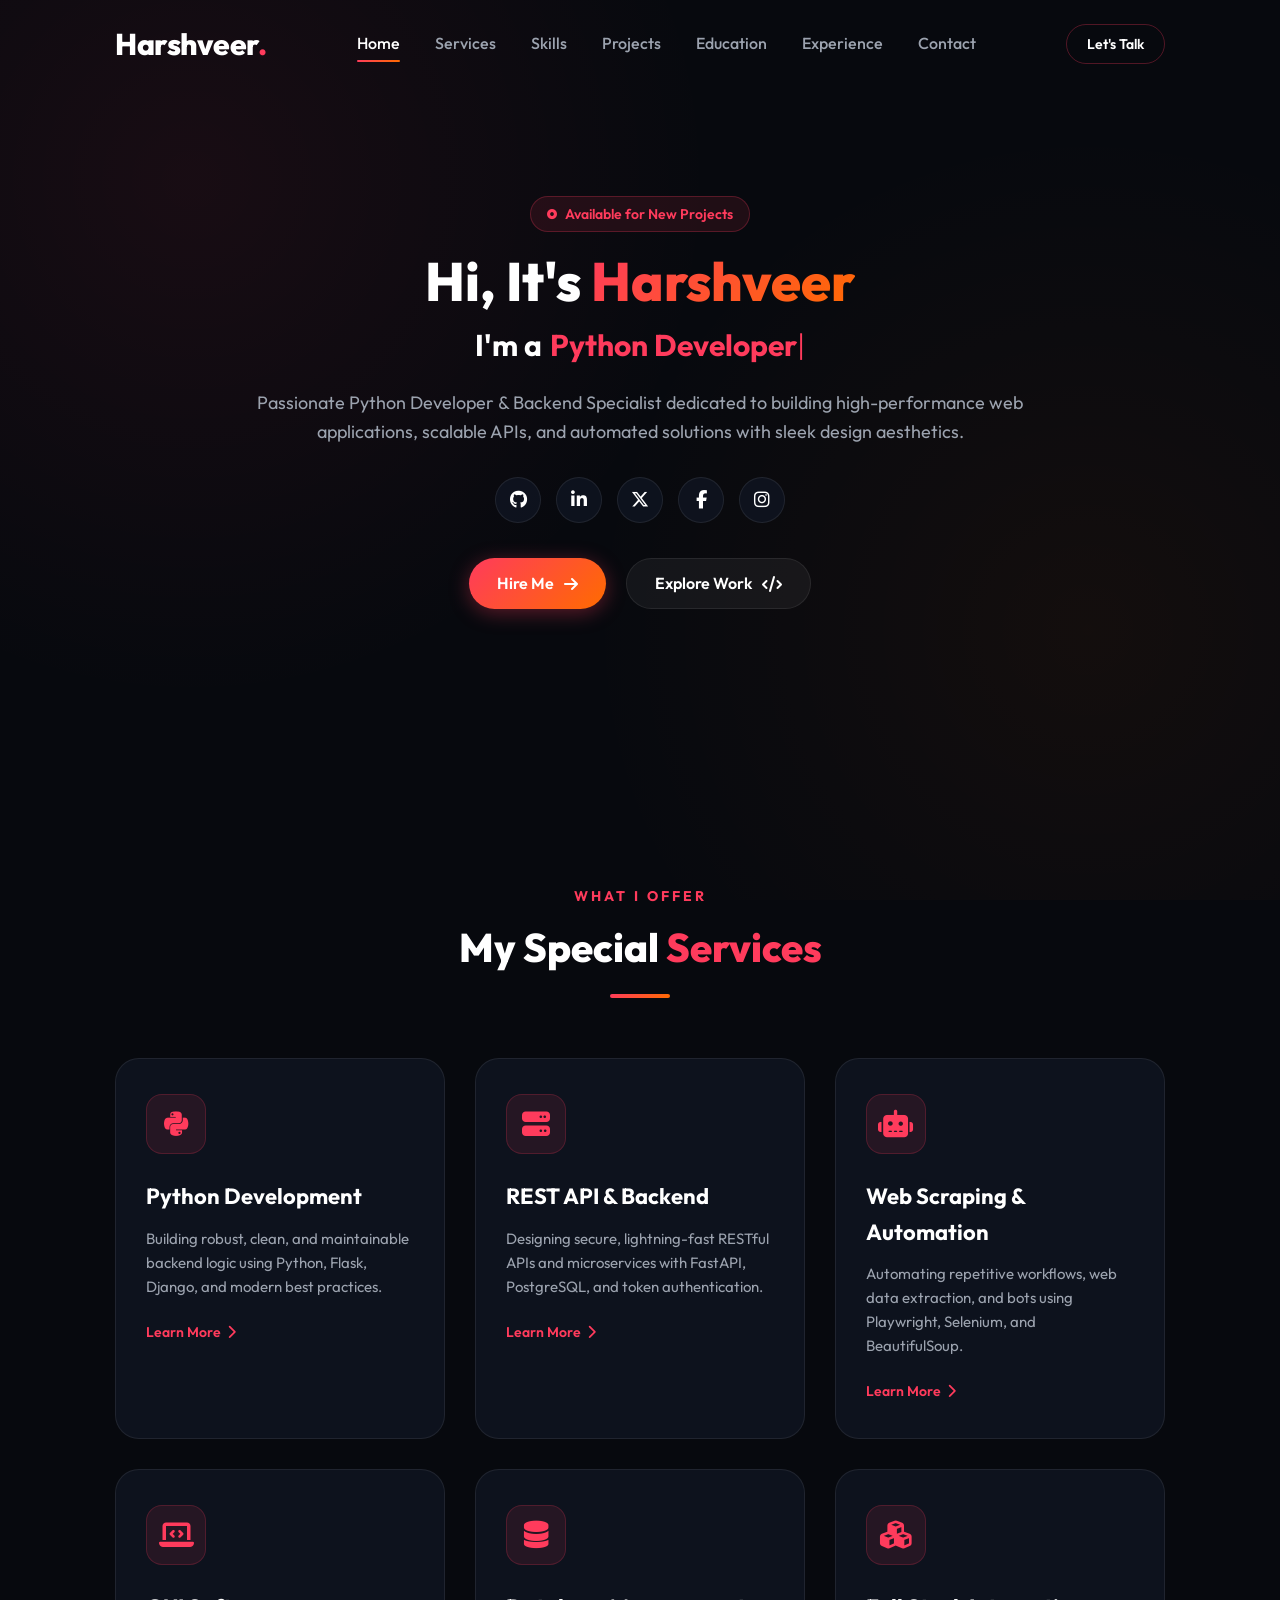
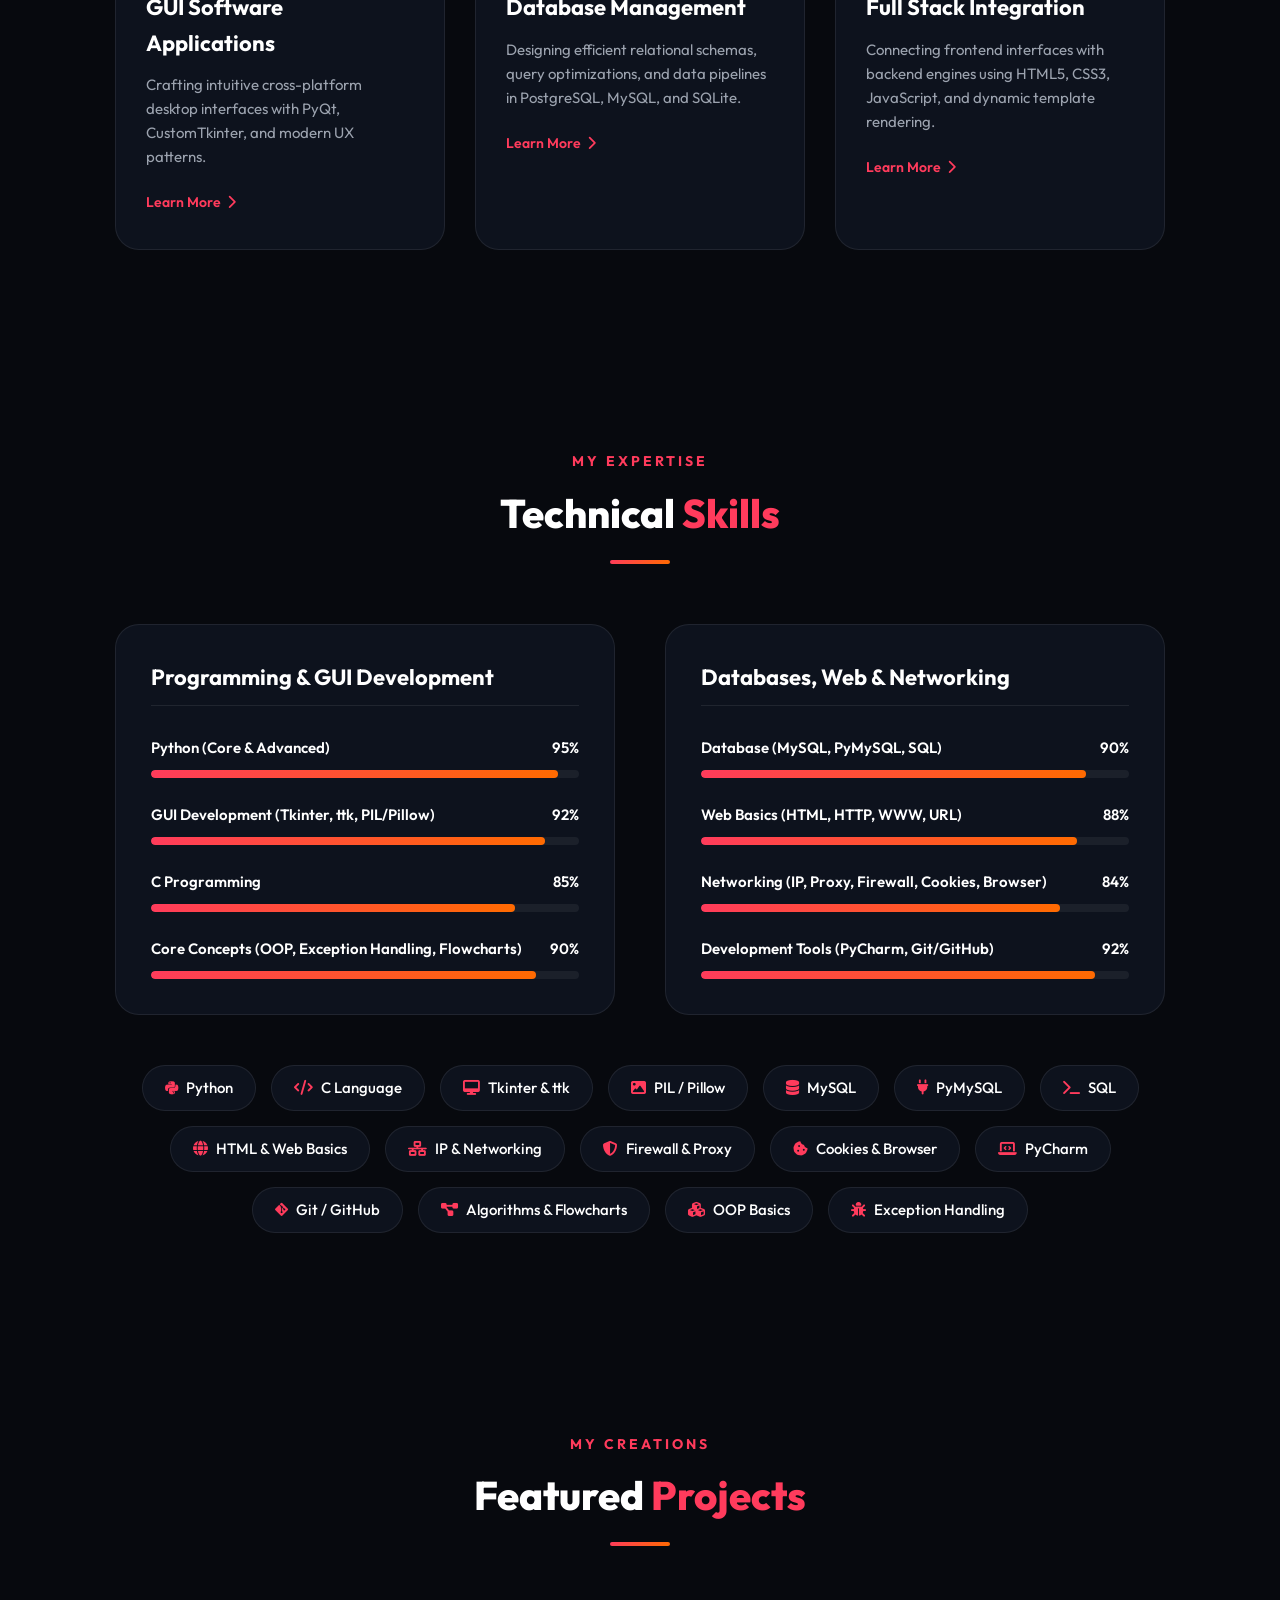
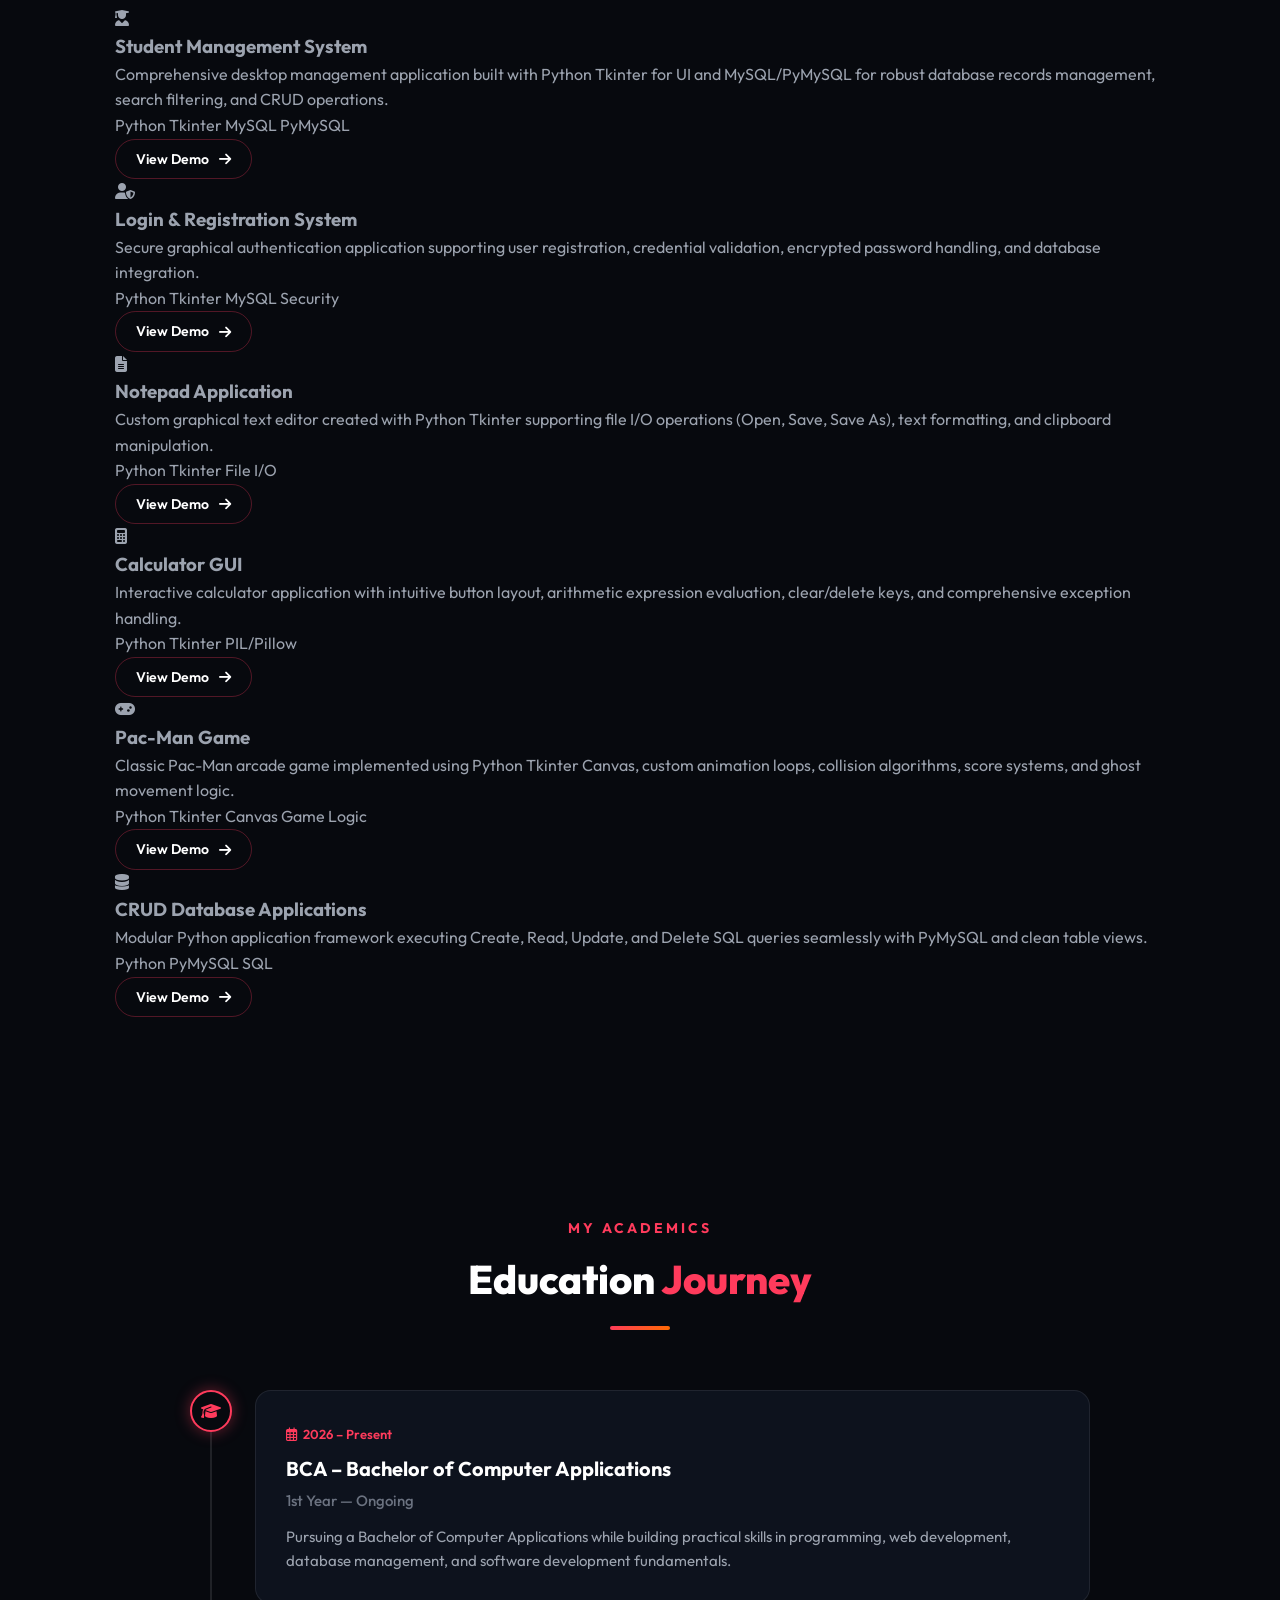
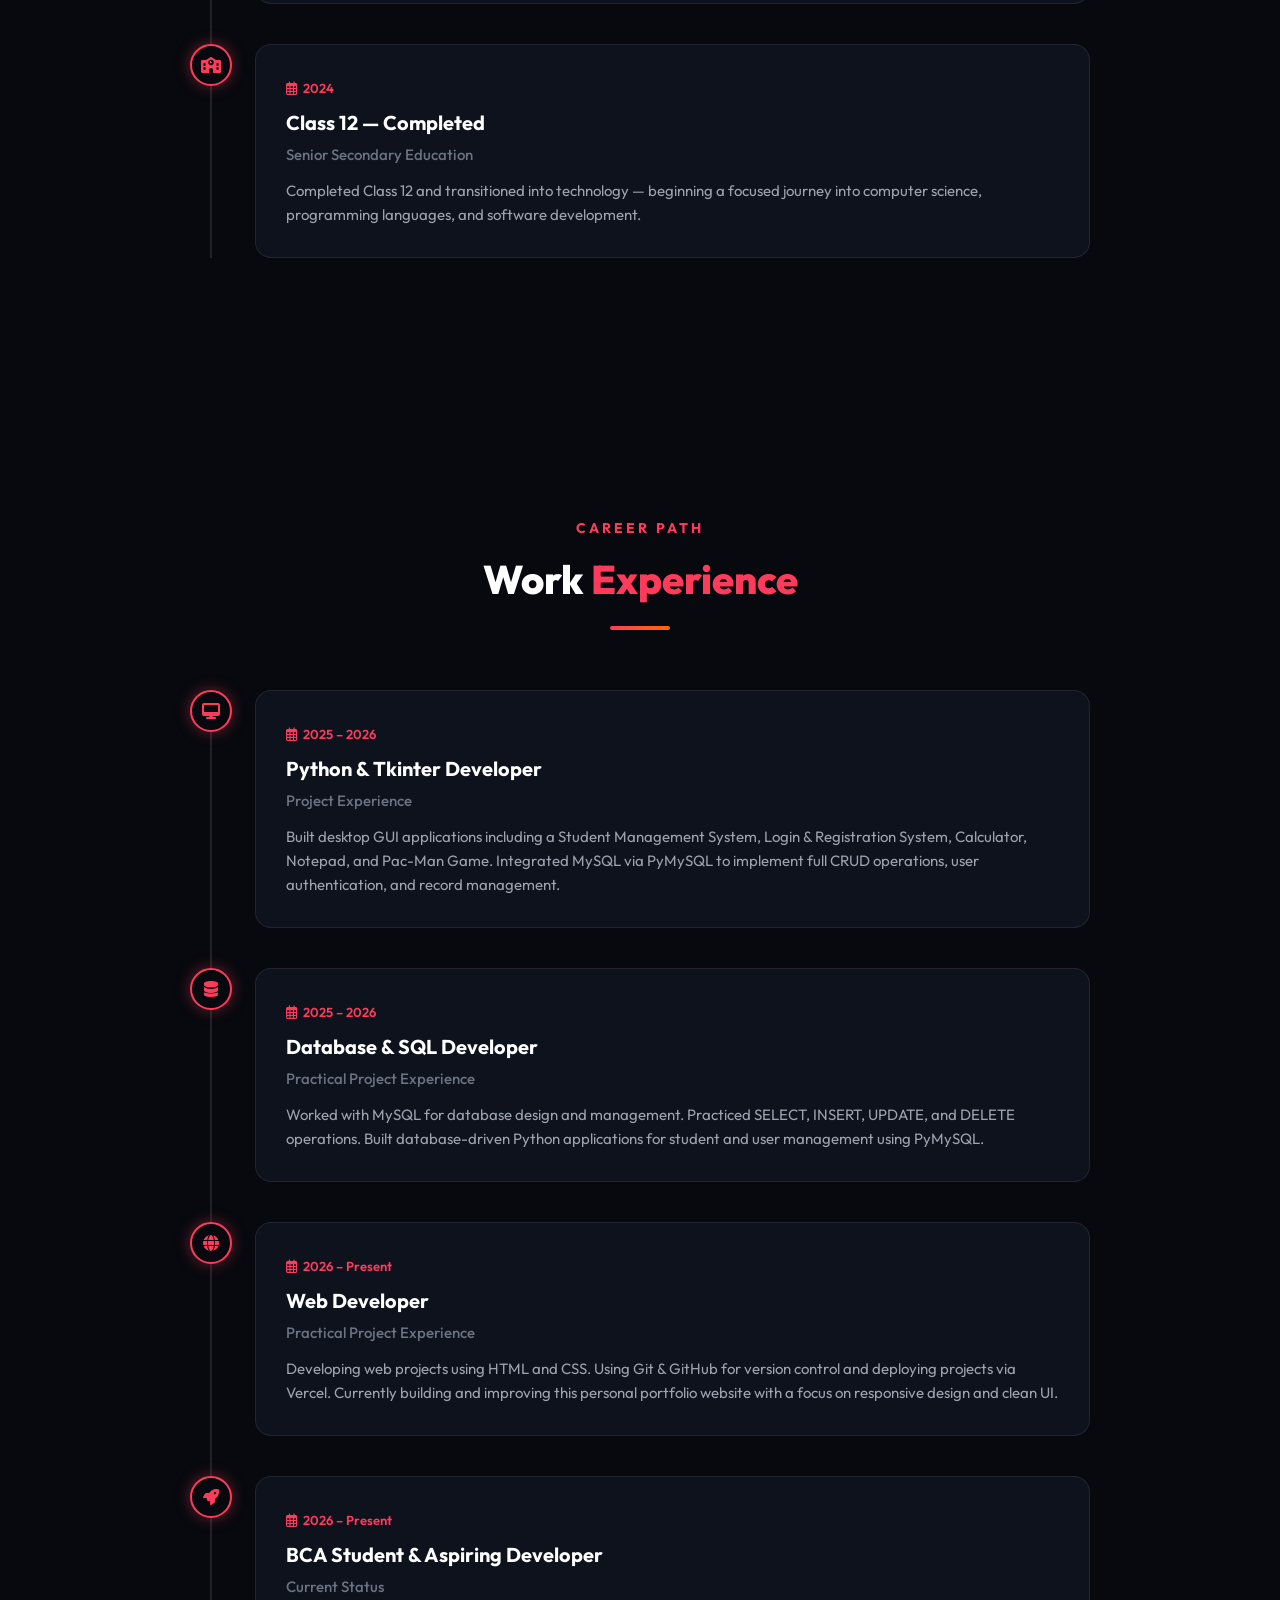
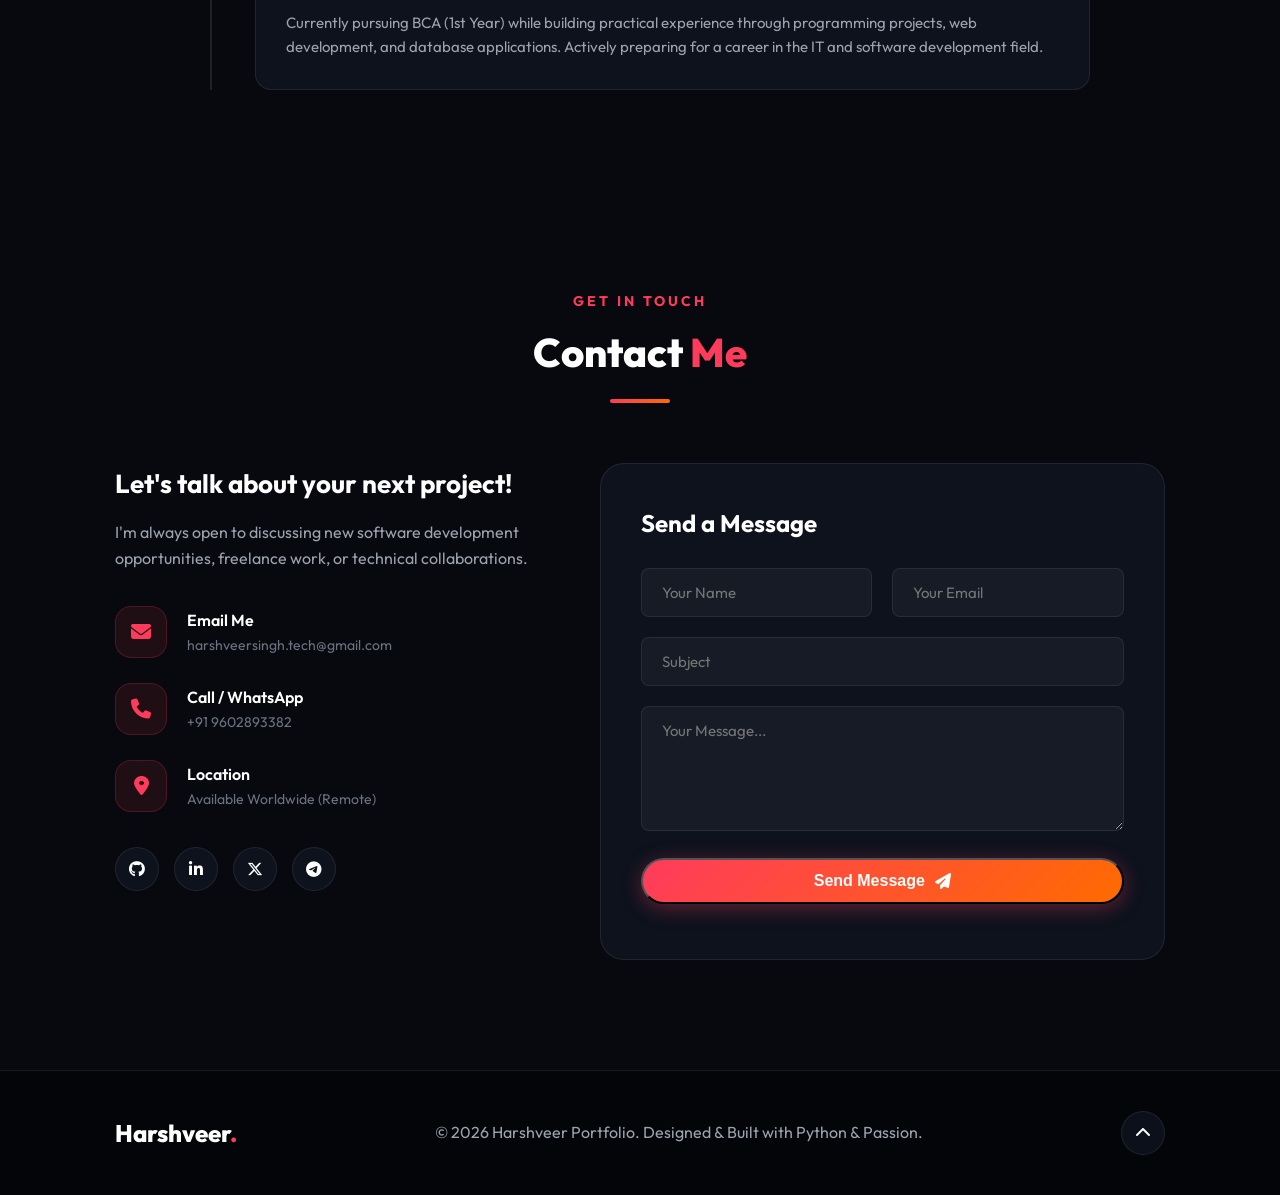
==== index.html @ 615c5e28 "rename file" ====
<!DOCTYPE html>
<html lang="en">

<head>
    <meta charset="UTF-8">
    <meta name="viewport" content="width=device-width, initial-scale=1.0">
    <title>Harshveer | Python Developer & Software Engineer</title>
    <!-- Google Fonts -->
    <link rel="preconnect" href="https://fonts.googleapis.com">
    <link rel="preconnect" href="https://fonts.gstatic.com" crossorigin>
    <link
        href="https://fonts.googleapis.com/css2?family=Outfit:wght@300;400;500;600;700;800&family=Poppins:wght@300;400;500;600;700&display=swap"
        rel="stylesheet">
    <!-- Font Awesome 6.5.1 CDN -->
    <link rel="stylesheet" href="https://cdnjs.cloudflare.com/ajax/libs/font-awesome/6.5.1/css/all.min.css">
    <!-- Custom Stylesheet -->
    <link rel="stylesheet" href="style.css">
</head>

<body>

    <!-- Cursor Trail -->
    <div class="cursor-dot" id="cursorDot"></div>
    <div class="cursor-ring" id="cursorRing"></div>

    <!-- Header Navigation -->
    <header id="header">
        <a href="#home" class="logo">Harshveer<span>.</span></a>

        <nav class="navbar" id="navbar">
            <a href="#home" class="nav-link active">Home</a>
            <a href="#services" class="nav-link">Services</a>
            <a href="#skills" class="nav-link">Skills</a>
            <a href="#projects" class="nav-link">Projects</a>
            <a href="#education" class="nav-link">Education</a>
            <a href="#experience" class="nav-link">Experience</a>
            <a href="#contact" class="nav-link">Contact</a>
        </nav>

        <div class="header-btns">
            <a href="#contact" class="btn btn-sm">Let's Talk</a>
            <div class="menu-btn" id="menu-btn">
                <i class="fas fa-bars"></i>
            </div>
        </div>
    </header>

    <!-- Hero Section -->
    <section class="home" id="home">
        <div class="home-content reveal">
            <div class="greeting-badge">
                <i class="fas fa-circle-dot"></i> Available for New Projects
            </div>
            <h1>Hi, It's <span>Harshveer</span></h1>
            <h3 class="role-heading">I'm a <span class="typing-text"></span><span class="typing-cursor">|</span></h3>
            <p class="description">
                Passionate Python Developer & Backend Specialist dedicated to building high-performance web
                applications, scalable APIs, and automated solutions with sleek design aesthetics.
            </p>

            <div class="social-icons">
                <a href="#" aria-label="Github"><i class="fab fa-github"></i></a>
                <a href="#" aria-label="LinkedIn"><i class="fab fa-linkedin-in"></i></a>
                <a href="#" aria-label="X (Twitter)"><i class="fab fa-x-twitter"></i></a>
                <a href="#" aria-label="Facebook"><i class="fab fa-facebook-f"></i></a>
                <a href="#" aria-label="Instagram"><i class="fab fa-instagram"></i></a>
            </div>

            <div class="cta-group">
                <a href="#contact" class="btn btn-primary">
                    <span>Hire Me</span>
                    <i class="fas fa-arrow-right"></i>
                </a>
                <a href="#services" class="btn btn-secondary">
                    <span>Explore Work</span>
                    <i class="fas fa-code"></i>
                </a>
            </div>
        </div>


    </section>

    <!-- Services Section -->
    <section class="services" id="services">
        <div class="section-header reveal">
            <span class="sub-title">WHAT I OFFER</span>
            <h2>My Special <span>Services</span></h2>
            <div class="title-underline"></div>
        </div>

        <div class="services-container">
            <div class="service-card reveal">
                <div class="icon-box">
                    <i class="fab fa-python"></i>
                </div>
                <h3>Python Development</h3>
                <p>Building robust, clean, and maintainable backend logic using Python, Flask, Django, and modern best
                    practices.</p>
                <a href="#contact" class="card-link">Learn More <i class="fas fa-chevron-right"></i></a>
            </div>

            <div class="service-card reveal">
                <div class="icon-box">
                    <i class="fas fa-server"></i>
                </div>
                <h3>REST API & Backend</h3>
                <p>Designing secure, lightning-fast RESTful APIs and microservices with FastAPI, PostgreSQL, and token
                    authentication.</p>
                <a href="#contact" class="card-link">Learn More <i class="fas fa-chevron-right"></i></a>
            </div>

            <div class="service-card reveal">
                <div class="icon-box">
                    <i class="fas fa-robot"></i>
                </div>
                <h3>Web Scraping & Automation</h3>
                <p>Automating repetitive workflows, web data extraction, and bots using Playwright, Selenium, and
                    BeautifulSoup.</p>
                <a href="#contact" class="card-link">Learn More <i class="fas fa-chevron-right"></i></a>
            </div>

            <div class="service-card reveal">
                <div class="icon-box">
                    <i class="fas fa-laptop-code"></i>
                </div>
                <h3>GUI Software Applications</h3>
                <p>Crafting intuitive cross-platform desktop interfaces with PyQt, CustomTkinter, and modern UX
                    patterns.</p>
                <a href="#contact" class="card-link">Learn More <i class="fas fa-chevron-right"></i></a>
            </div>

            <div class="service-card reveal">
                <div class="icon-box">
                    <i class="fas fa-database"></i>
                </div>
                <h3>Database Management</h3>
                <p>Designing efficient relational schemas, query optimizations, and data pipelines in PostgreSQL, MySQL,
                    and SQLite.</p>
                <a href="#contact" class="card-link">Learn More <i class="fas fa-chevron-right"></i></a>
            </div>

            <div class="service-card reveal">
                <div class="icon-box">
                    <i class="fas fa-cubes"></i>
                </div>
                <h3>Full Stack Integration</h3>
                <p>Connecting frontend interfaces with backend engines using HTML5, CSS3, JavaScript, and dynamic
                    template rendering.</p>
                <a href="#contact" class="card-link">Learn More <i class="fas fa-chevron-right"></i></a>
            </div>
        </div>
    </section>

    <!-- Skills Section -->
    <section class="skills" id="skills">
        <div class="section-header reveal">
            <span class="sub-title">MY EXPERTISE</span>
            <h2>Technical <span>Skills</span></h2>
            <div class="title-underline"></div>
        </div>

        <div class="skills-wrapper">
            <div class="skills-column reveal">
                <h3>Programming & GUI Development</h3>

                <div class="skill-box">
                    <div class="skill-info">
                        <span>Python (Core & Advanced)</span>
                        <span>95%</span>
                    </div>
                    <div class="skill-bar">
                        <div class="bar-fill" style="width: 95%;"></div>
                    </div>
                </div>

                <div class="skill-box">
                    <div class="skill-info">
                        <span>GUI Development (Tkinter, ttk, PIL/Pillow)</span>
                        <span>92%</span>
                    </div>
                    <div class="skill-bar">
                        <div class="bar-fill" style="width: 92%;"></div>
                    </div>
                </div>

                <div class="skill-box">
                    <div class="skill-info">
                        <span>C Programming</span>
                        <span>85%</span>
                    </div>
                    <div class="skill-bar">
                        <div class="bar-fill" style="width: 85%;"></div>
                    </div>
                </div>

                <div class="skill-box">
                    <div class="skill-info">
                        <span>Core Concepts (OOP, Exception Handling, Flowcharts)</span>
                        <span>90%</span>
                    </div>
                    <div class="skill-bar">
                        <div class="bar-fill" style="width: 90%;"></div>
                    </div>
                </div>
            </div>

            <div class="skills-column reveal">
                <h3>Databases, Web & Networking</h3>

                <div class="skill-box">
                    <div class="skill-info">
                        <span>Database (MySQL, PyMySQL, SQL)</span>
                        <span>90%</span>
                    </div>
                    <div class="skill-bar">
                        <div class="bar-fill" style="width: 90%;"></div>
                    </div>
                </div>

                <div class="skill-box">
                    <div class="skill-info">
                        <span>Web Basics (HTML, HTTP, WWW, URL)</span>
                        <span>88%</span>
                    </div>
                    <div class="skill-bar">
                        <div class="bar-fill" style="width: 88%;"></div>
                    </div>
                </div>

                <div class="skill-box">
                    <div class="skill-info">
                        <span>Networking (IP, Proxy, Firewall, Cookies, Browser)</span>
                        <span>84%</span>
                    </div>
                    <div class="skill-bar">
                        <div class="bar-fill" style="width: 84%;"></div>
                    </div>
                </div>

                <div class="skill-box">
                    <div class="skill-info">
                        <span>Development Tools (PyCharm, Git/GitHub)</span>
                        <span>92%</span>
                    </div>
                    <div class="skill-bar">
                        <div class="bar-fill" style="width: 92%;"></div>
                    </div>
                </div>
            </div>
        </div>

        <div class="tech-pills reveal">
            <span class="pill"><i class="fab fa-python"></i> Python</span>
            <span class="pill"><i class="fas fa-code"></i> C Language</span>
            <span class="pill"><i class="fas fa-desktop"></i> Tkinter & ttk</span>
            <span class="pill"><i class="fas fa-image"></i> PIL / Pillow</span>
            <span class="pill"><i class="fas fa-database"></i> MySQL</span>
            <span class="pill"><i class="fas fa-plug"></i> PyMySQL</span>
            <span class="pill"><i class="fas fa-terminal"></i> SQL</span>
            <span class="pill"><i class="fas fa-globe"></i> HTML & Web Basics</span>
            <span class="pill"><i class="fas fa-network-wired"></i> IP & Networking</span>
            <span class="pill"><i class="fas fa-shield-halved"></i> Firewall & Proxy</span>
            <span class="pill"><i class="fas fa-cookie-bite"></i> Cookies & Browser</span>
            <span class="pill"><i class="fas fa-laptop-code"></i> PyCharm</span>
            <span class="pill"><i class="fab fa-git-alt"></i> Git / GitHub</span>
            <span class="pill"><i class="fas fa-project-diagram"></i> Algorithms & Flowcharts</span>
            <span class="pill"><i class="fas fa-cubes"></i> OOP Basics</span>
            <span class="pill"><i class="fas fa-bug"></i> Exception Handling</span>
        </div>
    </section>

    <!-- Projects Section -->
    <section class="projects" id="projects">
        <div class="section-header reveal">
            <span class="sub-title">MY CREATIONS</span>
            <h2>Featured <span>Projects</span></h2>
            <div class="title-underline"></div>
        </div>

        <div class="projects-container">
            <div class="project-card reveal">
                <div class="project-icon">
                    <i class="fas fa-user-graduate"></i>
                </div>
                <h3>Student Management System</h3>
                <p>Comprehensive desktop management application built with Python Tkinter for UI and MySQL/PyMySQL for
                    robust database records management, search filtering, and CRUD operations.</p>
                <div class="project-tags">
                    <span>Python</span>
                    <span>Tkinter</span>
                    <span>MySQL</span>
                    <span>PyMySQL</span>
                </div>
                <div class="project-links">
                    <a href="#contact" class="btn btn-sm">View Demo <i class="fas fa-arrow-right"></i></a>
                </div>
            </div>

            <div class="project-card reveal">
                <div class="project-icon">
                    <i class="fas fa-user-shield"></i>
                </div>
                <h3>Login & Registration System</h3>
                <p>Secure graphical authentication application supporting user registration, credential validation,
                    encrypted password handling, and database integration.</p>
                <div class="project-tags">
                    <span>Python</span>
                    <span>Tkinter</span>
                    <span>MySQL</span>
                    <span>Security</span>
                </div>
                <div class="project-links">
                    <a href="#contact" class="btn btn-sm">View Demo <i class="fas fa-arrow-right"></i></a>
                </div>
            </div>

            <div class="project-card reveal">
                <div class="project-icon">
                    <i class="fas fa-file-lines"></i>
                </div>
                <h3>Notepad Application</h3>
                <p>Custom graphical text editor created with Python Tkinter supporting file I/O operations (Open, Save,
                    Save As), text formatting, and clipboard manipulation.</p>
                <div class="project-tags">
                    <span>Python</span>
                    <span>Tkinter</span>
                    <span>File I/O</span>
                </div>
                <div class="project-links">
                    <a href="#contact" class="btn btn-sm">View Demo <i class="fas fa-arrow-right"></i></a>
                </div>
            </div>

            <div class="project-card reveal">
                <div class="project-icon">
                    <i class="fas fa-calculator"></i>
                </div>
                <h3>Calculator GUI</h3>
                <p>Interactive calculator application with intuitive button layout, arithmetic expression evaluation,
                    clear/delete keys, and comprehensive exception handling.</p>
                <div class="project-tags">
                    <span>Python</span>
                    <span>Tkinter</span>
                    <span>PIL/Pillow</span>
                </div>
                <div class="project-links">
                    <a href="#contact" class="btn btn-sm">View Demo <i class="fas fa-arrow-right"></i></a>
                </div>
            </div>

            <div class="project-card reveal">
                <div class="project-icon">
                    <i class="fas fa-gamepad"></i>
                </div>
                <h3>Pac-Man Game</h3>
                <p>Classic Pac-Man arcade game implemented using Python Tkinter Canvas, custom animation loops,
                    collision algorithms, score systems, and ghost movement logic.</p>
                <div class="project-tags">
                    <span>Python</span>
                    <span>Tkinter Canvas</span>
                    <span>Game Logic</span>
                </div>
                <div class="project-links">
                    <a href="#contact" class="btn btn-sm">View Demo <i class="fas fa-arrow-right"></i></a>
                </div>
            </div>

            <div class="project-card reveal">
                <div class="project-icon">
                    <i class="fas fa-database"></i>
                </div>
                <h3>CRUD Database Applications</h3>
                <p>Modular Python application framework executing Create, Read, Update, and Delete SQL queries
                    seamlessly with PyMySQL and clean table views.</p>
                <div class="project-tags">
                    <span>Python</span>
                    <span>PyMySQL</span>
                    <span>SQL</span>
                </div>
                <div class="project-links">
                    <a href="#contact" class="btn btn-sm">View Demo <i class="fas fa-arrow-right"></i></a>
                </div>
            </div>
        </div>
    </section>

    <!-- Education Section -->
    <section class="education" id="education">
        <div class="section-header reveal">
            <span class="sub-title">MY ACADEMICS</span>
            <h2>Education <span>Journey</span></h2>
            <div class="title-underline"></div>
        </div>

        <div class="timeline">
            <div class="timeline-item reveal">
                <div class="timeline-dot"><i class="fas fa-graduation-cap"></i></div>
                <div class="timeline-content">
                    <span class="timeline-date"><i class="far fa-calendar-alt"></i> 2026 – Present</span>
                    <h3>BCA – Bachelor of Computer Applications</h3>
                    <h4>1st Year — Ongoing</h4>
                    <p>Pursuing a Bachelor of Computer Applications while building practical skills in programming,
                        web development, database management, and software development fundamentals.</p>
                </div>
            </div>

            <div class="timeline-item reveal">
                <div class="timeline-dot"><i class="fas fa-school"></i></div>
                <div class="timeline-content">
                    <span class="timeline-date"><i class="far fa-calendar-alt"></i> 2024</span>
                    <h3>Class 12 — Completed</h3>
                    <h4>Senior Secondary Education</h4>
                    <p>Completed Class 12 and transitioned into technology — beginning a focused journey into
                        computer science, programming languages, and software development.</p>
                </div>
            </div>
        </div>
    </section>

    <!-- Experience Section -->
    <section class="experience" id="experience">
        <div class="section-header reveal">
            <span class="sub-title">CAREER PATH</span>
            <h2>Work <span>Experience</span></h2>
            <div class="title-underline"></div>
        </div>

        <div class="timeline">
            <div class="timeline-item reveal">
                <div class="timeline-dot"><i class="fas fa-desktop"></i></div>
                <div class="timeline-content">
                    <span class="timeline-date"><i class="far fa-calendar-alt"></i> 2025 – 2026</span>
                    <h3>Python & Tkinter Developer</h3>
                    <h4>Project Experience</h4>
                    <p>Built desktop GUI applications including a Student Management System, Login & Registration System,
                        Calculator, Notepad, and Pac-Man Game. Integrated MySQL via PyMySQL to implement full CRUD operations,
                        user authentication, and record management.</p>
                </div>
            </div>

            <div class="timeline-item reveal">
                <div class="timeline-dot"><i class="fas fa-database"></i></div>
                <div class="timeline-content">
                    <span class="timeline-date"><i class="far fa-calendar-alt"></i> 2025 – 2026</span>
                    <h3>Database & SQL Developer</h3>
                    <h4>Practical Project Experience</h4>
                    <p>Worked with MySQL for database design and management. Practiced SELECT, INSERT, UPDATE, and DELETE
                        operations. Built database-driven Python applications for student and user management using PyMySQL.</p>
                </div>
            </div>

            <div class="timeline-item reveal">
                <div class="timeline-dot"><i class="fas fa-globe"></i></div>
                <div class="timeline-content">
                    <span class="timeline-date"><i class="far fa-calendar-alt"></i> 2026 – Present</span>
                    <h3>Web Developer</h3>
                    <h4>Practical Project Experience</h4>
                    <p>Developing web projects using HTML and CSS. Using Git & GitHub for version control and deploying
                        projects via Vercel. Currently building and improving this personal portfolio website with
                        a focus on responsive design and clean UI.</p>
                </div>
            </div>

            <div class="timeline-item reveal">
                <div class="timeline-dot"><i class="fas fa-rocket"></i></div>
                <div class="timeline-content">
                    <span class="timeline-date"><i class="far fa-calendar-alt"></i> 2026 – Present</span>
                    <h3>BCA Student & Aspiring Developer</h3>
                    <h4>Current Status</h4>
                    <p>Currently pursuing BCA (1st Year) while building practical experience through programming
                        projects, web development, and database applications. Actively preparing for a career in
                        the IT and software development field.</p>
                </div>
            </div>
        </div>
    </section>

    <!-- Contact Section -->
    <section class="contact" id="contact">
        <div class="section-header reveal">
            <span class="sub-title">GET IN TOUCH</span>
            <h2>Contact <span>Me</span></h2>
            <div class="title-underline"></div>
        </div>

        <div class="contact-wrapper">
            <div class="contact-info reveal">
                <h3>Let's talk about your next project!</h3>
                <p>I'm always open to discussing new software development opportunities, freelance work, or technical
                    collaborations.</p>

                <div class="info-card">
                    <div class="info-icon"><i class="fas fa-envelope"></i></div>
                    <div>
                        <h4>Email Me</h4>
                        <p><a href="mailto:harshveersingh.tech@gmail.com"
                                style="color: inherit;">harshveersingh.tech@gmail.com</a></p>
                    </div>
                </div>

                <div class="info-card">
                    <div class="info-icon"><i class="fas fa-phone"></i></div>
                    <div>
                        <h4>Call / WhatsApp</h4>
                        <p><a href="tel:+919602893382" style="color: inherit;">+91 9602893382</a></p>
                    </div>
                </div>

                <div class="info-card">
                    <div class="info-icon"><i class="fas fa-location-dot"></i></div>
                    <div>
                        <h4>Location</h4>
                        <p>Available Worldwide (Remote)</p>
                    </div>
                </div>

                <div class="contact-socials">
                    <a href="#" aria-label="Github"><i class="fab fa-github"></i></a>
                    <a href="#" aria-label="LinkedIn"><i class="fab fa-linkedin-in"></i></a>
                    <a href="#" aria-label="Twitter"><i class="fab fa-x-twitter"></i></a>
                    <a href="#" aria-label="Telegram"><i class="fab fa-telegram"></i></a>
                </div>
            </div>

            <form class="contact-form reveal" id="contactForm">
                <h3>Send a Message</h3>
                <div class="input-group">
                    <div class="input-box">
                        <input type="text" id="name" required placeholder="Your Name">
                    </div>
                    <div class="input-box">
                        <input type="email" id="email" required placeholder="Your Email">
                    </div>
                </div>
                <div class="input-box">
                    <input type="text" id="subject" required placeholder="Subject">
                </div>
                <div class="input-box">
                    <textarea id="message" rows="5" required placeholder="Your Message..."></textarea>
                </div>
                <button type="submit" class="btn btn-primary btn-block">
                    <span>Send Message</span>
                    <i class="fas fa-paper-plane"></i>
                </button>
                <div class="form-status" id="formStatus"></div>
            </form>
        </div>
    </section>

    <!-- Footer -->
    <footer>
        <div class="footer-content">
            <a href="#home" class="footer-logo">Harshveer<span>.</span></a>
            <p>&copy; 2026 Harshveer Portfolio. Designed & Built with Python & Passion.</p>
            <div class="footer-socials">
                <a href="#home" class="scroll-top" title="Back to Top"><i class="fas fa-chevron-up"></i></a>
            </div>
        </div>
    </footer>

    <!-- Custom Script -->
    <script src="script.js"></script>
</body>

</html>
---- style.css ----
/* ==========================================================================
   Harshveer Portfolio - Modern Professional Dark Theme CSS
   ========================================================================== */

/* --------------------------------------------------------------------------
   1. Design System & CSS Variables
   -------------------------------------------------------------------------- */
:root {
    --bg-dark: #07090e;
    --bg-card: rgba(17, 24, 39, 0.65);
    --bg-card-hover: rgba(31, 41, 55, 0.85);
    --bg-header: rgba(7, 9, 14, 0.85);

    --accent: #ff3b5c;
    --accent-glow: rgba(255, 59, 92, 0.4);
    --accent-gradient: linear-gradient(135deg, #ff3b5c 0%, #ff6b00 100%);

    --text-heading: #ffffff;
    --text-body: #9ca3af;
    --text-muted: #6b7280;

    --border-color: rgba(255, 255, 255, 0.08);
    --border-accent: rgba(255, 59, 92, 0.3);

    --font-primary: 'Outfit', 'Poppins', sans-serif;
    --transition-fast: 0.3s cubic-bezier(0.25, 0.8, 0.25, 1);
    --transition-smooth: 0.5s cubic-bezier(0.16, 1, 0.3, 1);

    --radius-sm: 8px;
    --radius-md: 16px;
    --radius-lg: 24px;
    --radius-full: 9999px;
}

/* --------------------------------------------------------------------------
   2. Reset & Base Styling
   -------------------------------------------------------------------------- */
* {
    margin: 0;
    padding: 0;
    box-sizing: border-box;
    outline: none;
    text-decoration: none;
    list-style: none;
}

html {
    font-size: 62.5%;
    /* 1rem = 10px */
    scroll-behavior: smooth;
    scroll-padding-top: 90px;
}

body {
    font-family: var(--font-primary);
    background-color: var(--bg-dark);
    color: var(--text-body);
    font-size: 1.6rem;
    line-height: 1.6;
    overflow-x: hidden;
    background-image:
        radial-gradient(circle at 15% 20%, rgba(255, 59, 92, 0.07) 0%, transparent 40%),
        radial-gradient(circle at 85% 70%, rgba(255, 107, 0, 0.05) 0%, transparent 40%);
    background-attachment: fixed;
}

/* Custom Scrollbar */
::-webkit-scrollbar {
    width: 10px;
}

::-webkit-scrollbar-track {
    background: var(--bg-dark);
}

::-webkit-scrollbar-thumb {
    background: #1f2937;
    border-radius: var(--radius-full);
    border: 2px solid var(--bg-dark);
}

::-webkit-scrollbar-thumb:hover {
    background: var(--accent);
}

/* --------------------------------------------------------------------------
   3. Header Navigation
   -------------------------------------------------------------------------- */
header {
    position: fixed;
    top: 0;
    left: 0;
    width: 100%;
    padding: 2rem 9%;
    display: flex;
    justify-content: space-between;
    align-items: center;
    z-index: 1000;
    transition: var(--transition-fast);
    background: transparent;
}

header.sticky {
    padding: 1.5rem 9%;
    background: var(--bg-header);
    backdrop-filter: blur(16px);
    border-bottom: 1px solid var(--border-color);
    box-shadow: 0 10px 30px rgba(0, 0, 0, 0.5);
}

.logo {
    font-size: 3rem;
    font-weight: 800;
    color: var(--text-heading);
    letter-spacing: -0.5px;
    transition: var(--transition-fast);
}

.logo span {
    color: var(--accent);
}

.navbar {
    display: flex;
    align-items: center;
    gap: 3.5rem;
}

.nav-link {
    font-size: 1.6rem;
    font-weight: 500;
    color: var(--text-body);
    position: relative;
    padding: 0.5rem 0;
    transition: var(--transition-fast);
}

.nav-link::after {
    content: '';
    position: absolute;
    bottom: 0;
    left: 0;
    width: 0;
    height: 2px;
    background: var(--accent-gradient);
    border-radius: 2px;
    transition: var(--transition-fast);
}

.nav-link:hover,
.nav-link.active {
    color: var(--text-heading);
}

.nav-link:hover::after,
.nav-link.active::after {
    width: 100%;
}

.header-btns {
    display: flex;
    align-items: center;
    gap: 1.5rem;
}

.menu-btn {
    display: none;
    font-size: 2.4rem;
    color: var(--text-heading);
    cursor: pointer;
    width: 44px;
    height: 44px;
    border-radius: var(--radius-sm);
    background: var(--bg-card);
    border: 1px solid var(--border-color);
    align-items: center;
    justify-content: center;
    transition: var(--transition-fast);
}

.menu-btn:hover {
    color: var(--accent);
    border-color: var(--border-accent);
}

/* Buttons */
.btn {
    display: inline-flex;
    align-items: center;
    justify-content: center;
    gap: 1rem;
    padding: 1.2rem 2.8rem;
    font-size: 1.6rem;
    font-weight: 600;
    border-radius: var(--radius-full);
    cursor: pointer;
    transition: var(--transition-fast);
    position: relative;
    overflow: hidden;
}

.btn-sm {
    padding: 0.8rem 2rem;
    font-size: 1.4rem;
    background: transparent;
    color: var(--text-heading);
    border: 1px solid var(--border-accent);
}

.btn-sm:hover {
    background: var(--accent);
    box-shadow: 0 0 20px var(--accent-glow);
    border-color: var(--accent);
}

.btn-primary {
    background: var(--accent-gradient);
    color: #ffffff;
    box-shadow: 0 4px 20px rgba(255, 59, 92, 0.35);
}

.btn-primary:hover {
    transform: translateY(-3px);
    box-shadow: 0 8px 30px rgba(255, 59, 92, 0.55);
}

.btn-primary i {
    transition: var(--transition-fast);
}

.btn-primary:hover i {
    transform: translateX(4px);
}

.btn-secondary {
    background: rgba(255, 255, 255, 0.05);
    color: var(--text-heading);
    border: 1px solid var(--border-color);
}

.btn-secondary:hover {
    background: rgba(255, 255, 255, 0.1);
    border-color: var(--text-muted);
    transform: translateY(-3px);
}

.btn-block {
    width: 100%;
}

/* --------------------------------------------------------------------------
   4. Sections Layout & Section Header
   -------------------------------------------------------------------------- */
section {
    min-height: 100vh;
    padding: 12rem 9% 8rem;
}

.section-header {
    text-align: center;
    margin-bottom: 6rem;
}

.sub-title {
    font-size: 1.4rem;
    font-weight: 700;
    color: var(--accent);
    letter-spacing: 3px;
    text-transform: uppercase;
    display: block;
    margin-bottom: 0.8rem;
}

.section-header h2 {
    font-size: 4rem;
    font-weight: 800;
    color: var(--text-heading);
}

.section-header h2 span {
    color: var(--accent);
}

.title-underline {
    width: 60px;
    height: 4px;
    background: var(--accent-gradient);
    margin: 1.5rem auto 0;
    border-radius: 2px;
}

/* --------------------------------------------------------------------------
   5. Hero Section (#home)
   -------------------------------------------------------------------------- */
.home {
    display: flex;
    align-items: center;
    justify-content: center;
    text-align: center;
    min-height: 85vh;
}

.home-content {
    max-width: 820px;
    margin: 0 auto;
}

.greeting-badge {
    display: inline-flex;
    align-items: center;
    gap: 0.8rem;
    padding: 0.6rem 1.6rem;
    background: rgba(255, 59, 92, 0.1);
    border: 1px solid rgba(255, 59, 92, 0.25);
    border-radius: var(--radius-full);
    color: var(--accent);
    font-size: 1.4rem;
    font-weight: 600;
    margin-bottom: 2rem;
}

.greeting-badge i {
    font-size: 1rem;
    animation: pulse 1.5s infinite;
}

@keyframes pulse {

    0%,
    100% {
        opacity: 1;
        transform: scale(1);
    }

    50% {
        opacity: 0.4;
        transform: scale(1.2);
    }
}

.home-content h1 {
    font-size: 5.4rem;
    font-weight: 800;
    color: var(--text-heading);
    line-height: 1.1;
    margin-bottom: 1rem;
}

.home-content h1 span {
    background: var(--accent-gradient);
    -webkit-background-clip: text;
    -webkit-text-fill-color: transparent;
}

.role-heading {
    font-size: 3rem;
    font-weight: 700;
    color: var(--text-heading);
    margin-bottom: 2rem;
    min-height: 4.5rem;
    display: flex;
    align-items: center;
    justify-content: center;
}

.typing-text {
    color: var(--accent);
    margin-left: 0.8rem;
}

.typing-cursor {
    color: var(--accent);
    font-weight: 300;
    animation: blink 0.7s infinite;
}

@keyframes blink {

    0%,
    100% {
        opacity: 1;
    }

    50% {
        opacity: 0;
    }
}

.description {
    font-size: 1.8rem;
    color: var(--text-body);
    margin-bottom: 3rem;
}

.social-icons {
    display: flex;
    justify-content: center;
    gap: 1.5rem;
    margin-bottom: 3.5rem;
}

.social-icons a {
    width: 46px;
    height: 46px;
    border-radius: var(--radius-full);
    background: var(--bg-card);
    border: 1px solid var(--border-color);
    color: var(--text-heading);
    display: flex;
    align-items: center;
    justify-content: center;
    font-size: 1.8rem;
    transition: var(--transition-fast);
}

.social-icons a:hover {
    color: #ffffff;
    background: var(--accent);
    border-color: var(--accent);
    transform: translateY(-5px);
    box-shadow: 0 8px 25px var(--accent-glow);
}

.cta-group {
    display: flex;
    justify-content: center;
    gap: 2rem;
}

/* Hero Image Container */
.home-img {
    position: relative;
    display: flex;
    justify-content: center;
    align-items: center;
}

.img-wrapper {
    position: relative;
    width: 380px;
    height: 380px;
    display: flex;
    justify-content: center;
    align-items: center;
}

.ambient-glow {
    position: absolute;
    width: 100%;
    height: 100%;
    border-radius: 50%;
    background: var(--accent-gradient);
    filter: blur(50px);
    opacity: 0.35;
    z-index: 1;
}

.rotating-ring {
    position: absolute;
    width: 105%;
    height: 105%;
    border-radius: 50%;
    border: 2px dashed rgba(255, 59, 92, 0.4);
    animation: rotate 25s linear infinite;
    z-index: 2;
}

@keyframes rotate {
    from {
        transform: rotate(0deg);
    }

    to {
        transform: rotate(360deg);
    }
}

.img-wrapper img {
    width: 100%;
    height: 100%;
    object-fit: cover;
    border-radius: 50%;
    position: relative;
    z-index: 3;
    border: 4px solid rgba(255, 255, 255, 0.1);
    box-shadow: 0 20px 40px rgba(0, 0, 0, 0.6);
    transition: var(--transition-smooth);
}

.img-wrapper:hover img {
    border-color: var(--accent);
    transform: scale(1.02);
}

.floating-card {
    position: absolute;
    background: rgba(17, 24, 39, 0.85);
    backdrop-filter: blur(12px);
    border: 1px solid var(--border-color);
    padding: 1.2rem 2rem;
    border-radius: var(--radius-md);
    display: flex;
    align-items: center;
    gap: 1.2rem;
    box-shadow: 0 15px 30px rgba(0, 0, 0, 0.4);
    z-index: 4;
    animation: float 4s ease-in-out infinite alternate;
}

.floating-card i {
    font-size: 2.4rem;
    color: var(--accent);
}

.floating-card h4 {
    font-size: 1.6rem;
    color: var(--text-heading);
    font-weight: 700;
}

.floating-card p {
    font-size: 1.2rem;
    color: var(--text-muted);
}

.badge-experience {
    top: 10%;
    left: -15%;
}

.badge-projects {
    bottom: 10%;
    right: -10%;
    animation-delay: -2s;
}

@keyframes float {
    0% {
        transform: translateY(0);
    }

    100% {
        transform: translateY(-15px);
    }
}

/* --------------------------------------------------------------------------
   6. Services Section
   -------------------------------------------------------------------------- */
.services-container {
    display: grid;
    grid-template-columns: repeat(auto-fit, minmax(320px, 1fr));
    gap: 3rem;
}

.service-card {
    background: var(--bg-card);
    border: 1px solid var(--border-color);
    padding: 3.5rem 3rem;
    border-radius: var(--radius-lg);
    transition: var(--transition-fast);
    position: relative;
    overflow: hidden;
}

.service-card::before {
    content: '';
    position: absolute;
    top: 0;
    left: 0;
    width: 100%;
    height: 3px;
    background: var(--accent-gradient);
    opacity: 0;
    transition: var(--transition-fast);
}

.service-card:hover {
    background: var(--bg-card-hover);
    border-color: var(--border-accent);
    transform: translateY(-8px);
    box-shadow: 0 20px 40px rgba(0, 0, 0, 0.4);
}

.service-card:hover::before {
    opacity: 1;
}

.icon-box {
    width: 60px;
    height: 60px;
    border-radius: var(--radius-md);
    background: rgba(255, 59, 92, 0.1);
    border: 1px solid rgba(255, 59, 92, 0.2);
    display: flex;
    align-items: center;
    justify-content: center;
    font-size: 2.8rem;
    color: var(--accent);
    margin-bottom: 2.5rem;
    transition: var(--transition-fast);
}

.service-card:hover .icon-box {
    background: var(--accent);
    color: #ffffff;
    transform: scale(1.1);
    box-shadow: 0 0 20px var(--accent-glow);
}

.service-card h3 {
    font-size: 2.2rem;
    font-weight: 700;
    color: var(--text-heading);
    margin-bottom: 1.2rem;
}

.service-card p {
    font-size: 1.5rem;
    color: var(--text-body);
    margin-bottom: 2rem;
}

.card-link {
    font-size: 1.4rem;
    font-weight: 600;
    color: var(--accent);
    display: inline-flex;
    align-items: center;
    gap: 0.6rem;
    transition: var(--transition-fast);
}

.card-link:hover {
    gap: 1rem;
    color: #ffffff;
}

/* --------------------------------------------------------------------------
   7. Skills Section
   -------------------------------------------------------------------------- */
.skills-wrapper {
    display: grid;
    grid-template-columns: repeat(auto-fit, minmax(400px, 1fr));
    gap: 5rem;
    margin-bottom: 5rem;
}

.skills-column {
    background: var(--bg-card);
    border: 1px solid var(--border-color);
    padding: 3.5rem;
    border-radius: var(--radius-lg);
}

.skills-column h3 {
    font-size: 2.2rem;
    color: var(--text-heading);
    margin-bottom: 3rem;
    padding-bottom: 1rem;
    border-bottom: 1px solid var(--border-color);
}

.skill-box {
    margin-bottom: 2.5rem;
}

.skill-box:last-child {
    margin-bottom: 0;
}

.skill-info {
    display: flex;
    justify-content: space-between;
    font-size: 1.5rem;
    font-weight: 600;
    color: var(--text-heading);
    margin-bottom: 1rem;
}

.skill-bar {
    width: 100%;
    height: 8px;
    background: rgba(255, 255, 255, 0.06);
    border-radius: var(--radius-full);
    overflow: hidden;
}

.bar-fill {
    height: 100%;
    background: var(--accent-gradient);
    border-radius: var(--radius-full);
    width: 0;
    transition: width 1.5s cubic-bezier(0.2, 0.8, 0.2, 1);
}

.tech-pills {
    display: flex;
    flex-wrap: wrap;
    justify-content: center;
    gap: 1.5rem;
}

.pill {
    padding: 1rem 2.2rem;
    background: var(--bg-card);
    border: 1px solid var(--border-color);
    border-radius: var(--radius-full);
    color: var(--text-heading);
    font-size: 1.5rem;
    font-weight: 500;
    display: inline-flex;
    align-items: center;
    gap: 0.8rem;
    transition: var(--transition-fast);
}

.pill i {
    color: var(--accent);
}

.pill:hover {
    border-color: var(--accent);
    background: rgba(255, 59, 92, 0.1);
    transform: translateY(-3px);
}

/* --------------------------------------------------------------------------
   8. Education & Experience Timeline
   -------------------------------------------------------------------------- */
.timeline {
    position: relative;
    max-width: 900px;
    margin: 0 auto;
}

.timeline::before {
    content: '';
    position: absolute;
    top: 0;
    left: 20px;
    height: 100%;
    width: 2px;
    background: rgba(255, 255, 255, 0.1);
}

.timeline-item {
    position: relative;
    padding-left: 65px;
    margin-bottom: 4rem;
}

.timeline-item:last-child {
    margin-bottom: 0;
}

.timeline-dot {
    position: absolute;
    left: 0;
    top: 0;
    width: 42px;
    height: 42px;
    border-radius: 50%;
    background: var(--bg-dark);
    border: 2px solid var(--accent);
    color: var(--accent);
    display: flex;
    align-items: center;
    justify-content: center;
    font-size: 1.6rem;
    box-shadow: 0 0 15px var(--accent-glow);
    z-index: 2;
}

.timeline-content {
    background: var(--bg-card);
    border: 1px solid var(--border-color);
    padding: 3rem;
    border-radius: var(--radius-md);
    transition: var(--transition-fast);
}

.timeline-content:hover {
    border-color: var(--border-accent);
    transform: translateX(5px);
}

.timeline-date {
    display: inline-flex;
    align-items: center;
    gap: 0.6rem;
    font-size: 1.3rem;
    font-weight: 600;
    color: var(--accent);
    margin-bottom: 0.8rem;
}

.timeline-content h3 {
    font-size: 2rem;
    font-weight: 700;
    color: var(--text-heading);
    margin-bottom: 0.4rem;
}

.timeline-content h4 {
    font-size: 1.5rem;
    font-weight: 500;
    color: var(--text-muted);
    margin-bottom: 1.2rem;
}

.timeline-content p {
    font-size: 1.5rem;
    color: var(--text-body);
}

/* --------------------------------------------------------------------------
   9. Contact Section
   -------------------------------------------------------------------------- */
.contact-wrapper {
    display: grid;
    grid-template-columns: 1fr 1.3fr;
    gap: 5rem;
}

.contact-info h3 {
    font-size: 2.6rem;
    color: var(--text-heading);
    margin-bottom: 1.5rem;
}

.contact-info p {
    font-size: 1.6rem;
    color: var(--text-body);
    margin-bottom: 3.5rem;
}

.info-card {
    display: flex;
    align-items: center;
    gap: 2rem;
    margin-bottom: 2.5rem;
}

.info-icon {
    width: 52px;
    height: 52px;
    border-radius: var(--radius-md);
    background: rgba(255, 59, 92, 0.1);
    border: 1px solid rgba(255, 59, 92, 0.2);
    display: flex;
    align-items: center;
    justify-content: center;
    font-size: 2rem;
    color: var(--accent);
}

.info-card h4 {
    font-size: 1.6rem;
    color: var(--text-heading);
    font-weight: 600;
}

.info-card p {
    font-size: 1.4rem;
    color: var(--text-muted);
    margin-bottom: 0;
}

.contact-socials {
    display: flex;
    gap: 1.5rem;
    margin-top: 3.5rem;
}

.contact-socials a {
    width: 44px;
    height: 44px;
    border-radius: 50%;
    background: var(--bg-card);
    border: 1px solid var(--border-color);
    color: var(--text-heading);
    display: flex;
    align-items: center;
    justify-content: center;
    font-size: 1.6rem;
    transition: var(--transition-fast);
}

.contact-socials a:hover {
    background: var(--accent);
    color: #ffffff;
    border-color: var(--accent);
    transform: translateY(-3px);
}

.contact-form {
    background: var(--bg-card);
    border: 1px solid var(--border-color);
    padding: 4rem;
    border-radius: var(--radius-lg);
}

.contact-form h3 {
    font-size: 2.4rem;
    color: var(--text-heading);
    margin-bottom: 2.5rem;
}

.input-group {
    display: grid;
    grid-template-columns: 1fr 1fr;
    gap: 2rem;
}

.input-box {
    margin-bottom: 2rem;
}

.input-box input,
.input-box textarea {
    width: 100%;
    padding: 1.4rem 2rem;
    background: rgba(255, 255, 255, 0.04);
    border: 1px solid var(--border-color);
    border-radius: var(--radius-sm);
    color: var(--text-heading);
    font-family: var(--font-primary);
    font-size: 1.5rem;
    transition: var(--transition-fast);
}

.input-box input:focus,
.input-box textarea:focus {
    border-color: var(--accent);
    background: rgba(255, 59, 92, 0.04);
    box-shadow: 0 0 15px rgba(255, 59, 92, 0.15);
}

.form-status {
    margin-top: 1.5rem;
    font-size: 1.4rem;
    font-weight: 500;
    text-align: center;
}

.form-status.success {
    color: #10b981;
}

/* --------------------------------------------------------------------------
   10. Footer
   -------------------------------------------------------------------------- */
footer {
    padding: 4rem 9%;
    background: #040508;
    border-top: 1px solid var(--border-color);
}

.footer-content {
    display: flex;
    justify-content: space-between;
    align-items: center;
}

.footer-logo {
    font-size: 2.4rem;
    font-weight: 800;
    color: var(--text-heading);
}

.footer-logo span {
    color: var(--accent);
}

.scroll-top {
    width: 44px;
    height: 44px;
    border-radius: 50%;
    background: var(--bg-card);
    border: 1px solid var(--border-color);
    color: var(--text-heading);
    display: flex;
    align-items: center;
    justify-content: center;
    font-size: 1.6rem;
    transition: var(--transition-fast);
}

.scroll-top:hover {
    background: var(--accent);
    color: #ffffff;
    border-color: var(--accent);
    transform: translateY(-3px);
}

/* --------------------------------------------------------------------------
   11. Custom Cursor Animation
   -------------------------------------------------------------------------- */
.cursor-dot {
    position: fixed;
    top: 0;
    left: 0;
    width: 8px;
    height: 8px;
    background: var(--accent);
    border-radius: 50%;
    pointer-events: none;
    z-index: 99999;
    transform: translate(-50%, -50%);
    transition: transform 0.05s ease, opacity 0.3s ease;
    box-shadow: 0 0 8px var(--accent-glow);
    opacity: 0;
}

.cursor-ring {
    position: fixed;
    top: 0;
    left: 0;
    width: 34px;
    height: 34px;
    border: 2px solid rgba(255, 59, 92, 0.55);
    border-radius: 50%;
    pointer-events: none;
    z-index: 99998;
    transform: translate(-50%, -50%);
    transition: width 0.25s ease, height 0.25s ease, border-color 0.25s ease, opacity 0.3s ease;
    opacity: 0;
}

.cursor-dot.visible,
.cursor-ring.visible {
    opacity: 1;
}

/* Scale ring on hoverable elements */
body:has(a:hover) .cursor-ring,
body:has(button:hover) .cursor-ring,
body:has(.btn:hover) .cursor-ring,
body:has(.service-card:hover) .cursor-ring,
body:has(.project-card:hover) .cursor-ring,
body:has(.pill:hover) .cursor-ring {
    width: 52px;
    height: 52px;
    border-color: rgba(255, 59, 92, 0.85);
}

/* Hide custom cursor on touch/mobile devices */
@media (hover: none) {
    .cursor-dot,
    .cursor-ring {
        display: none;
    }
}

/* --------------------------------------------------------------------------
   12. Scroll Reveal Animations
   -------------------------------------------------------------------------- */
.reveal {
    opacity: 0;
    transform: translateY(40px);
    transition: all 0.8s cubic-bezier(0.2, 0.8, 0.2, 1);
}

.reveal.active {
    opacity: 1;
    transform: translateY(0);
}

/* --------------------------------------------------------------------------
   12. Responsive Breakpoints
   -------------------------------------------------------------------------- */
@media (max-width: 1200px) {
    html {
        font-size: 58%;
    }

    section {
        padding: 10rem 5% 6rem;
    }

    header {
        padding: 2rem 5%;
    }

    header.sticky {
        padding: 1.5rem 5%;
    }
}

@media (max-width: 992px) {
    .home {
        flex-direction: column-reverse;
        justify-content: center;
        text-align: center;
        gap: 5rem;
    }

    .home-content {
        max-width: 100%;
    }

    .role-heading {
        justify-content: center;
    }

    .social-icons {
        justify-content: center;
    }

    .cta-group {
        justify-content: center;
    }

    .contact-wrapper {
        grid-template-columns: 1fr;
    }

    .skills-wrapper {
        grid-template-columns: 1fr;
    }
}

@media (max-width: 768px) {
    .menu-btn {
        display: flex;
    }

    .navbar {
        position: fixed;
        top: 75px;
        right: -100%;
        width: 280px;
        height: calc(100vh - 75px);
        background: rgba(10, 13, 20, 0.95);
        backdrop-filter: blur(20px);
        border-left: 1px solid var(--border-color);
        flex-direction: column;
        align-items: flex-start;
        padding: 4rem 3rem;
        gap: 2.5rem;
        transition: var(--transition-fast);
    }

    .navbar.active {
        right: 0;
    }

    .input-group {
        grid-template-columns: 1fr;
    }

    .img-wrapper {
        width: 290px;
        height: 290px;
    }

    .badge-experience {
        top: -5%;
        left: -5%;
    }

    .badge-projects {
        bottom: -5%;
        right: -5%;
    }

    .footer-content {
        flex-direction: column;
        gap: 2rem;
        text-align: center;
    }
}
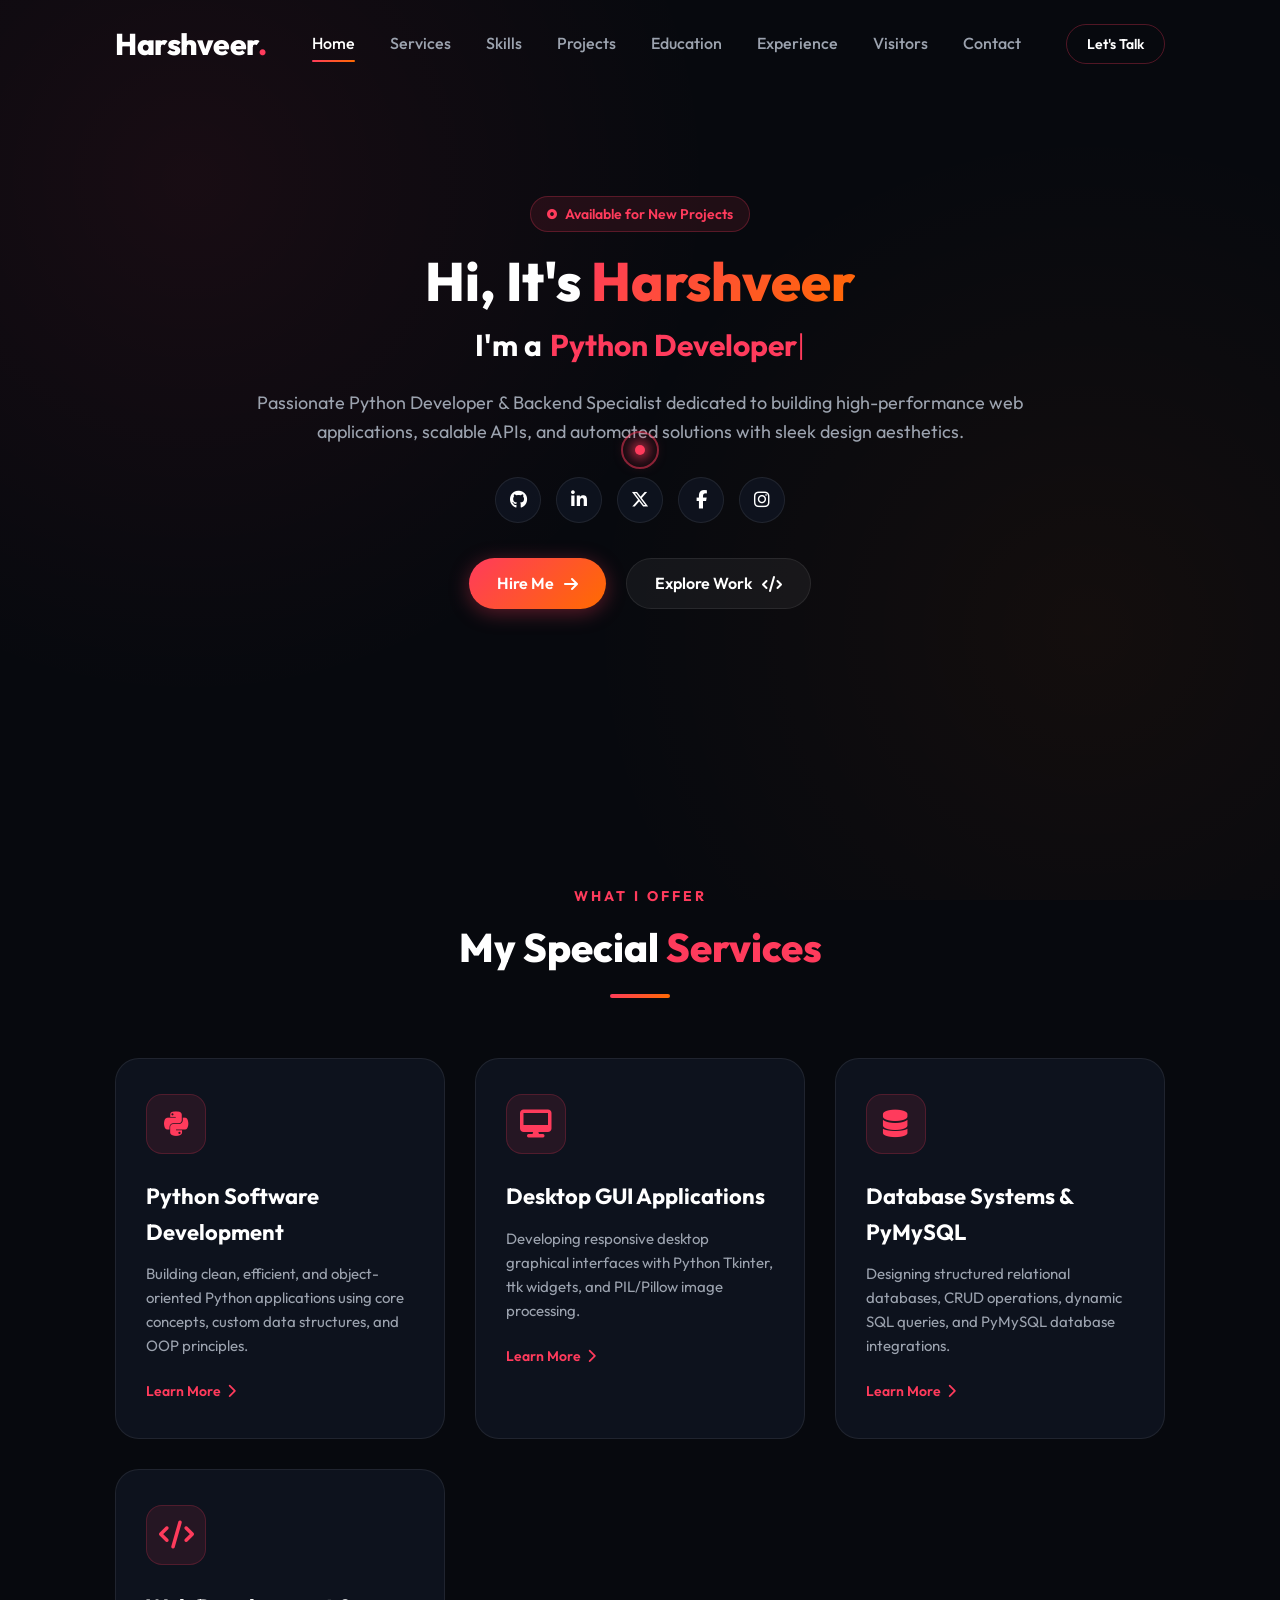
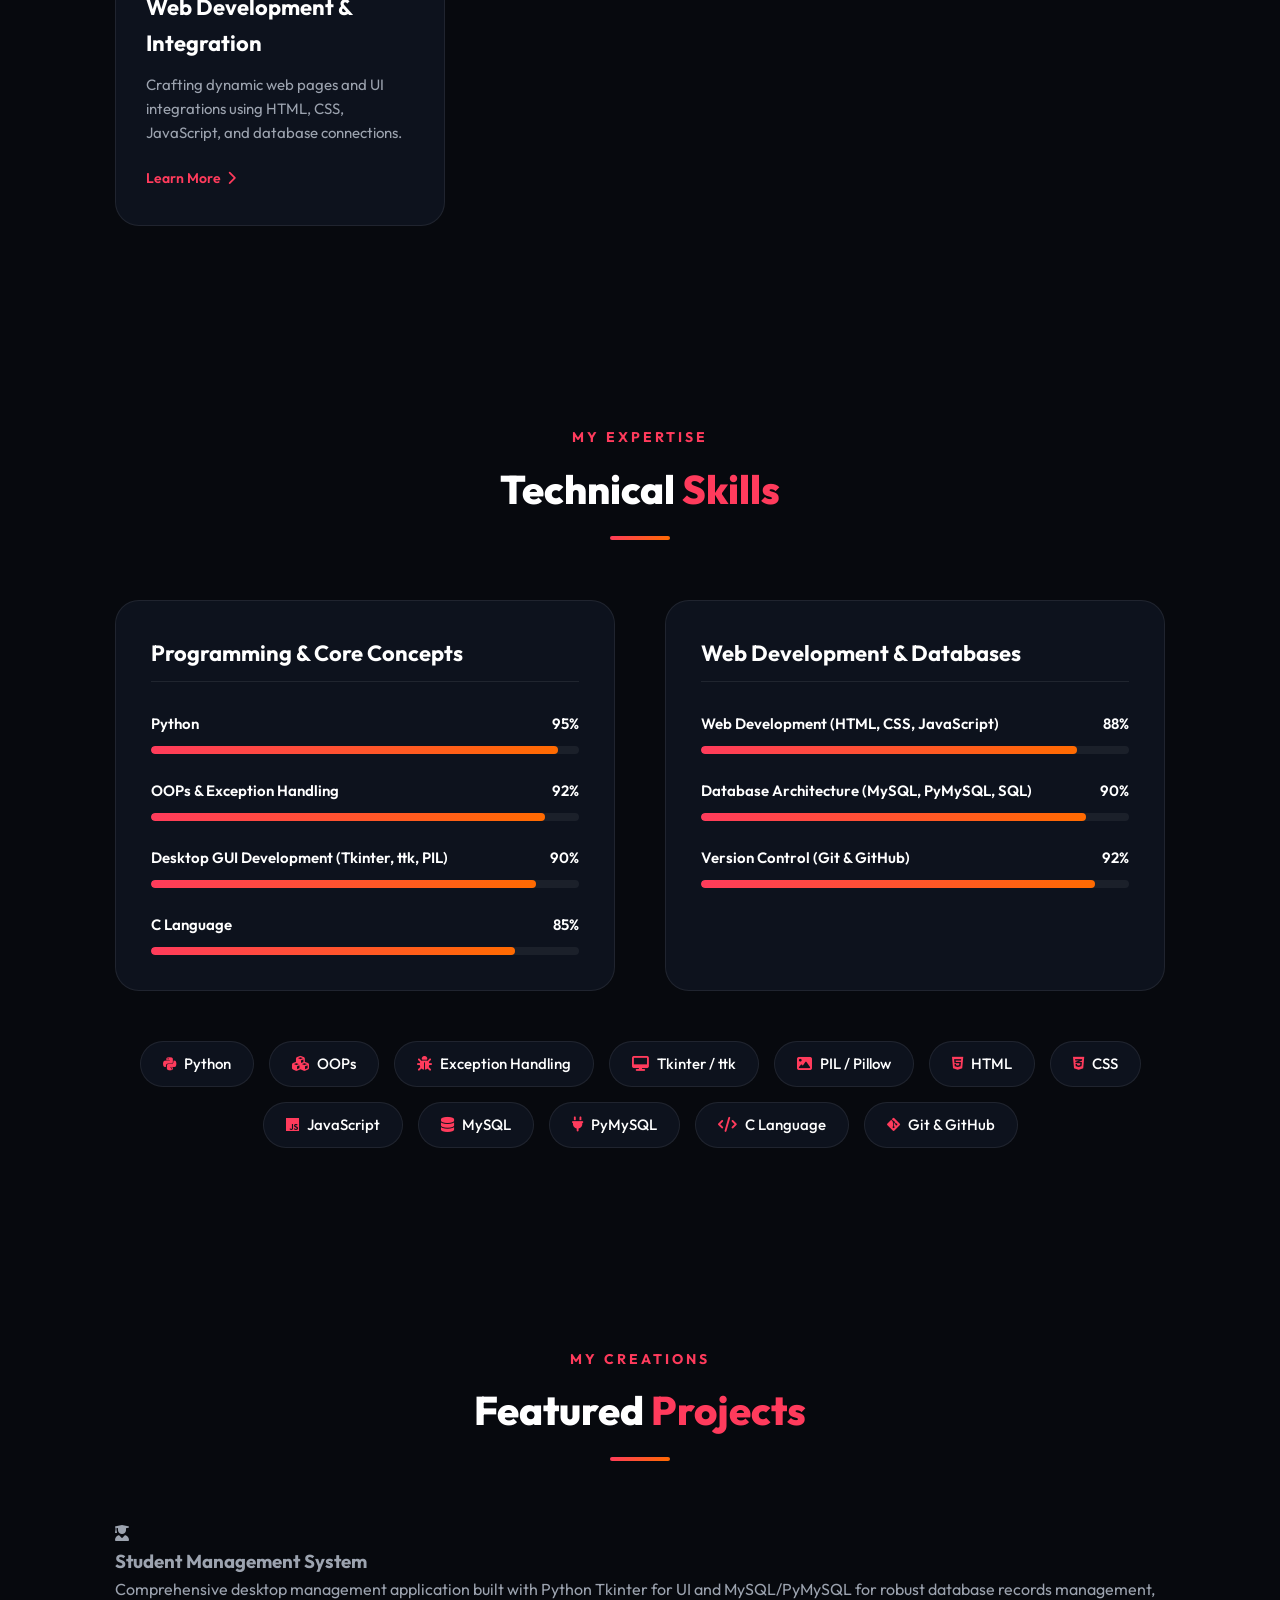
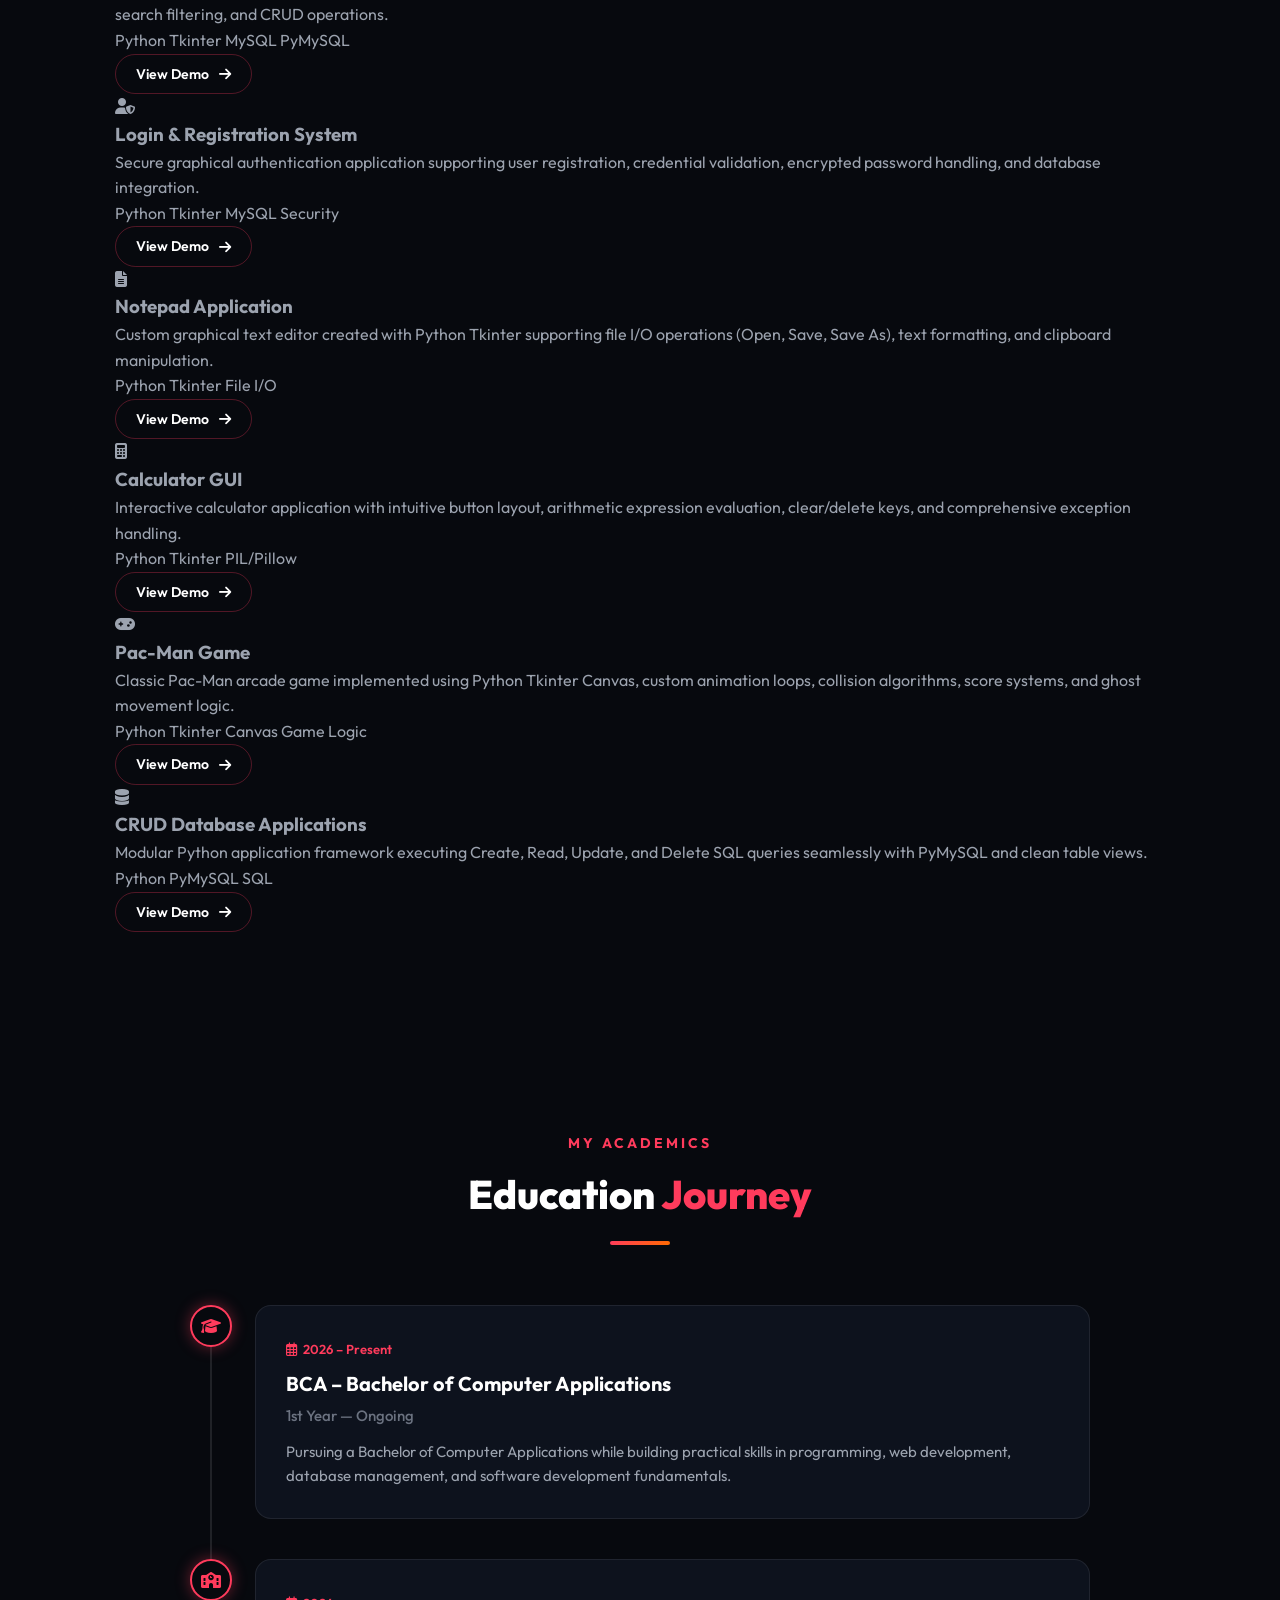
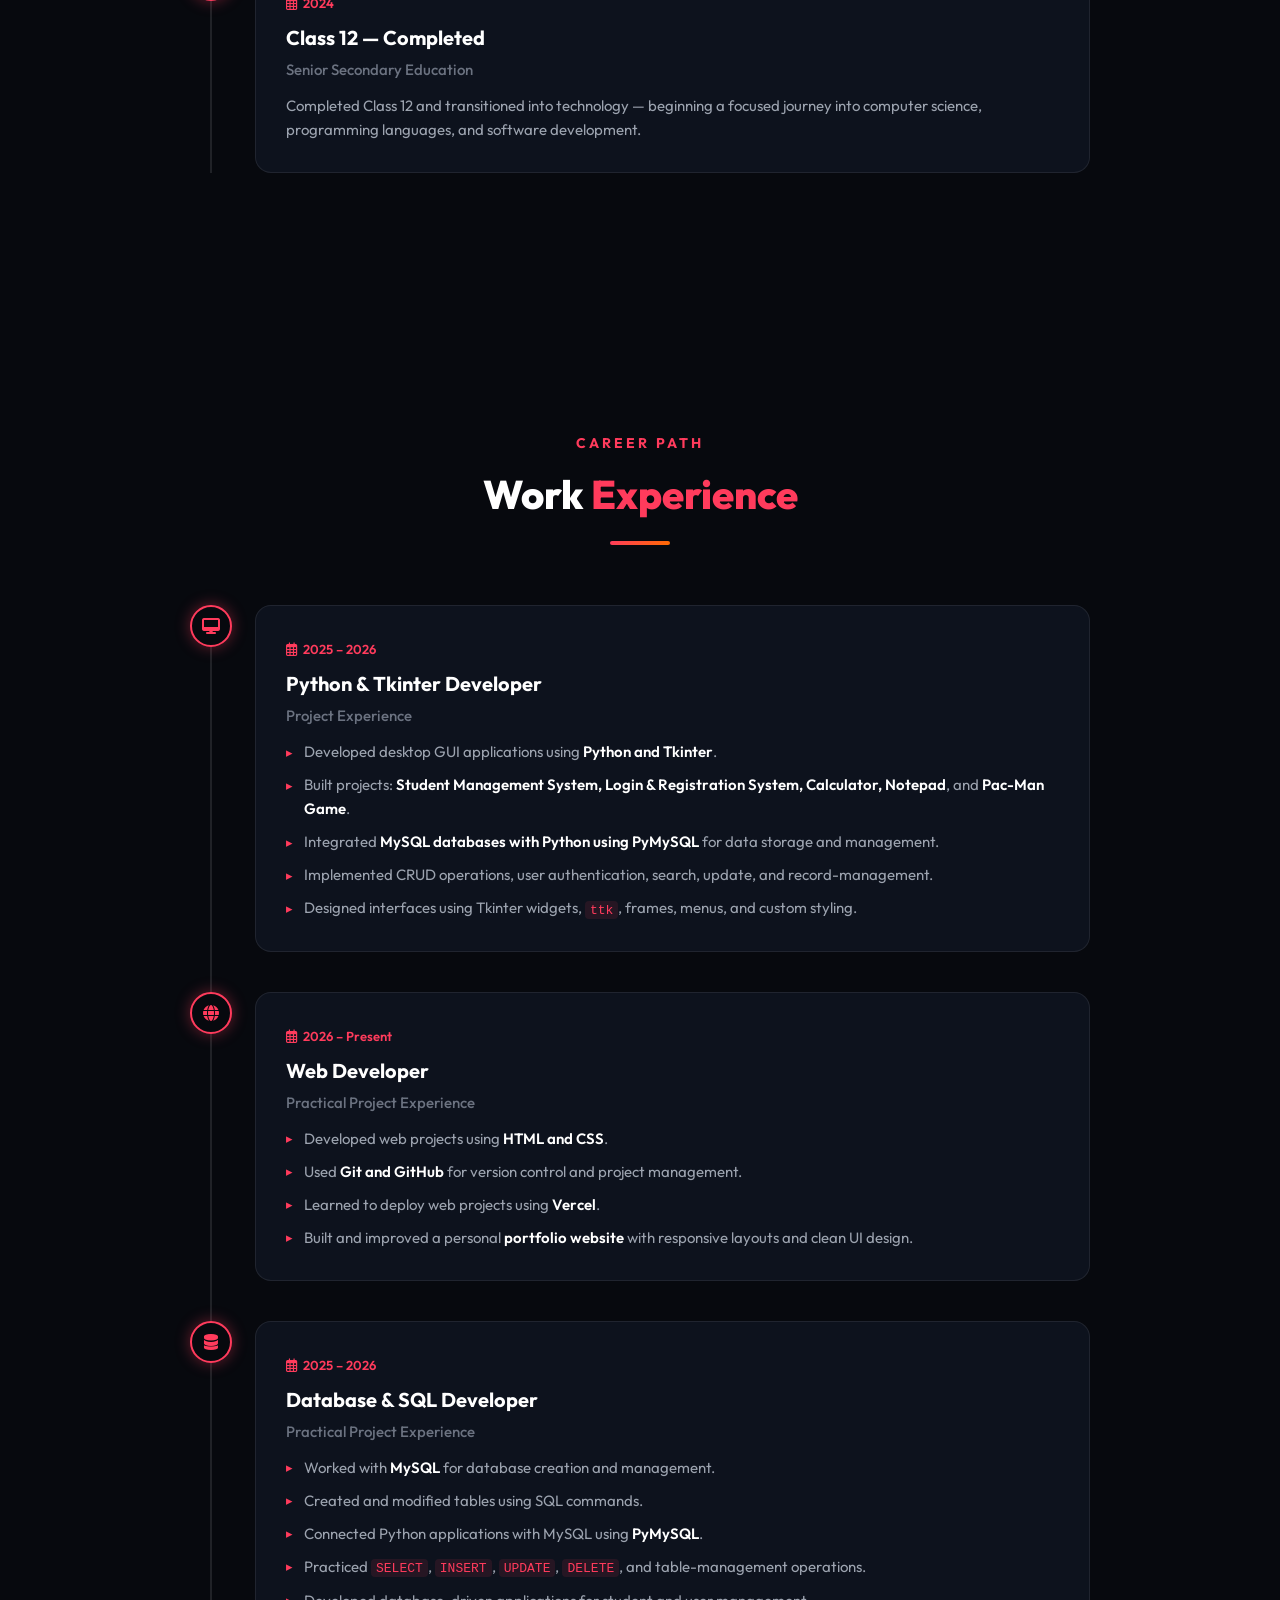
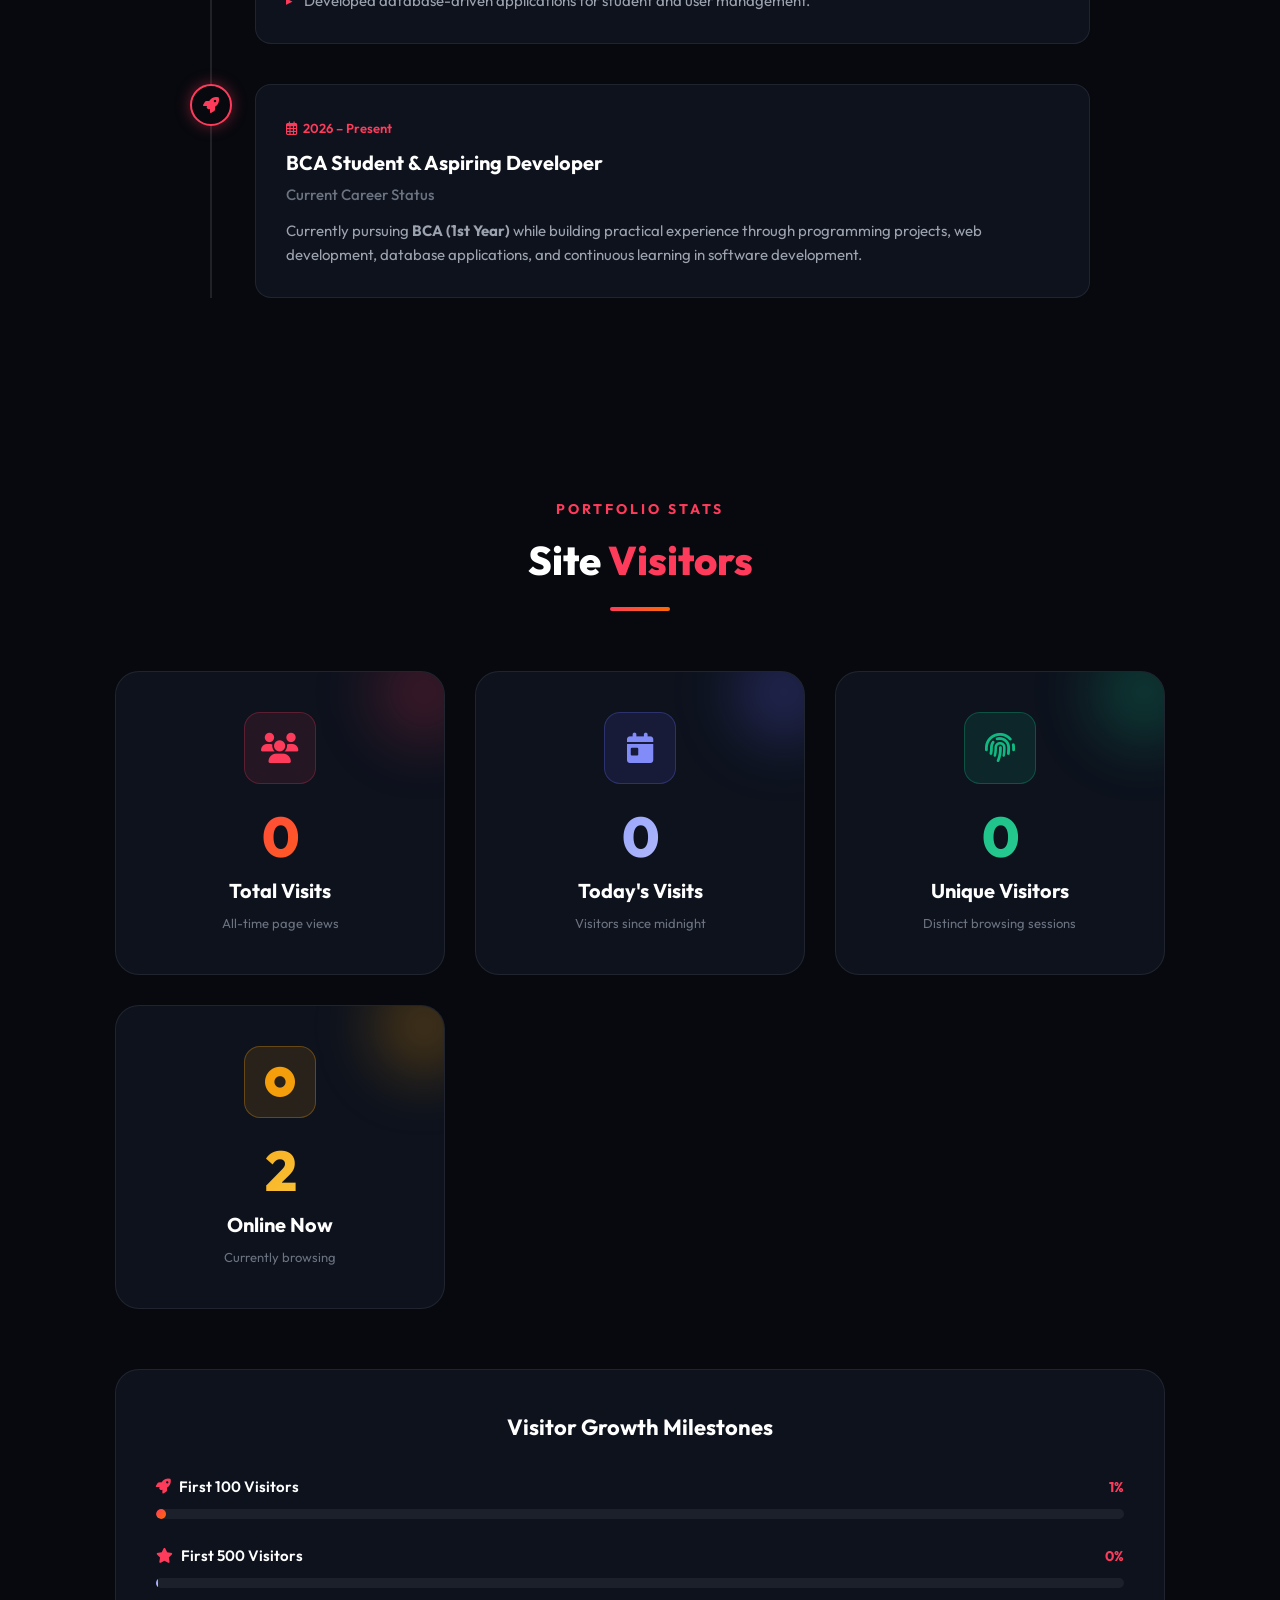
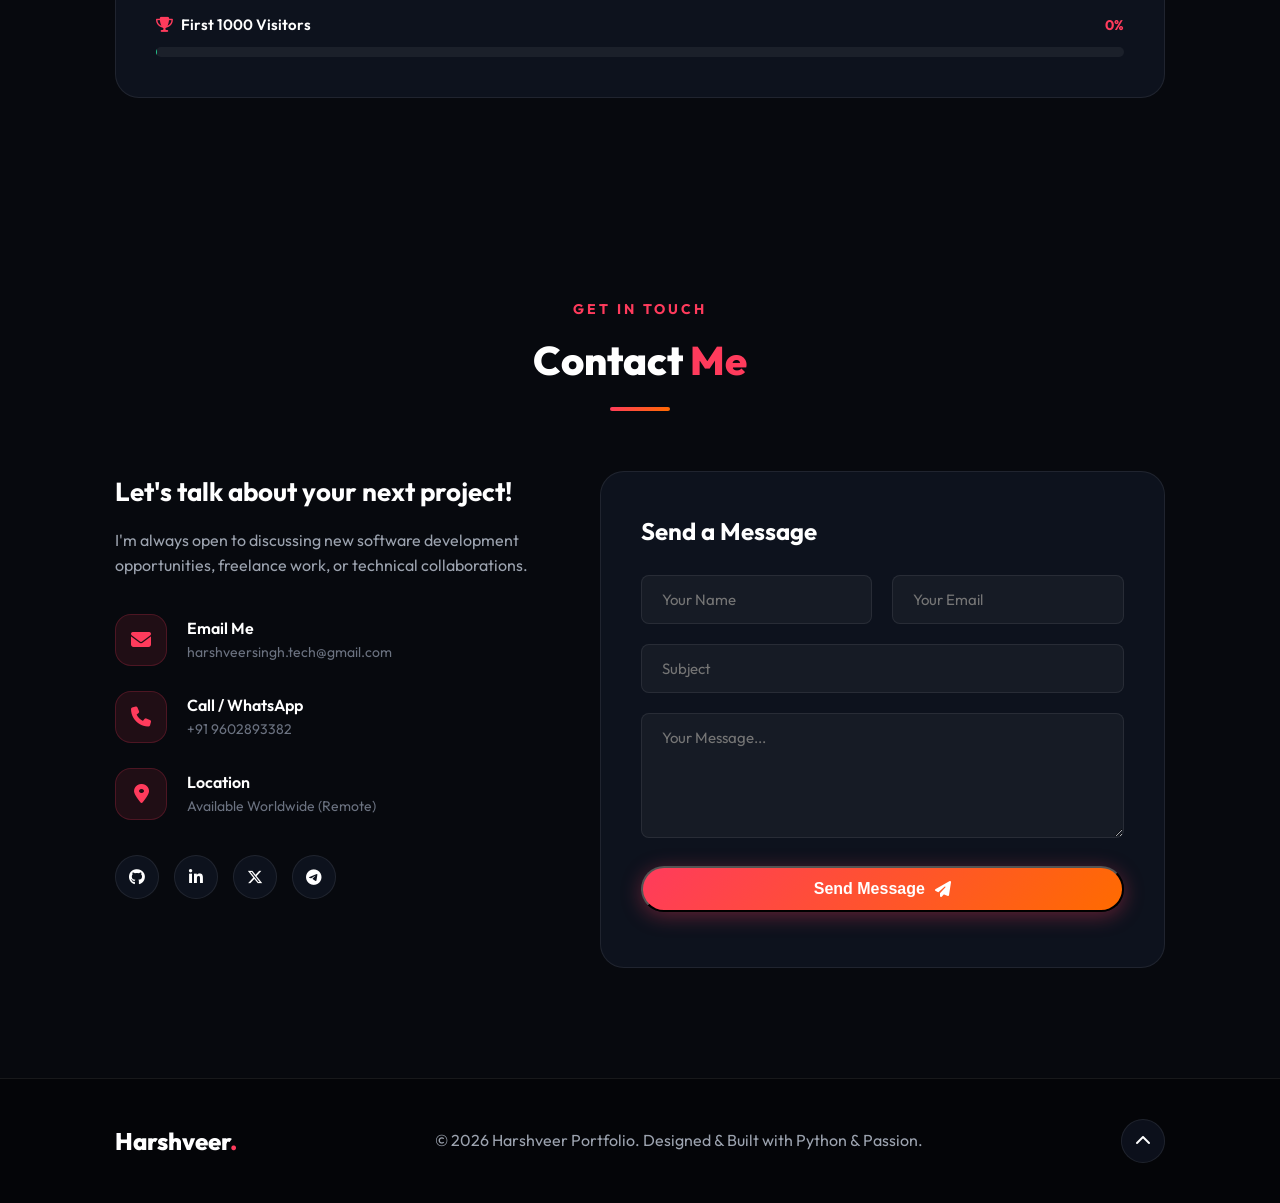
==== commit 475a7876: "To add a site visiters section" ====
--- a/index.html
+++ b/index.html
@@ -34,6 +34,7 @@
             <a href="#projects" class="nav-link">Projects</a>
             <a href="#education" class="nav-link">Education</a>
             <a href="#experience" class="nav-link">Experience</a>
+            <a href="#visitors" class="nav-link">Visitors</a>
             <a href="#contact" class="nav-link">Contact</a>
         </nav>
 
@@ -94,39 +95,17 @@
                 <div class="icon-box">
                     <i class="fab fa-python"></i>
                 </div>
-                <h3>Python Development</h3>
-                <p>Building robust, clean, and maintainable backend logic using Python, Flask, Django, and modern best
-                    practices.</p>
+                <h3>Python Software Development</h3>
+                <p>Building clean, efficient, and object-oriented Python applications using core concepts, custom data structures, and OOP principles.</p>
                 <a href="#contact" class="card-link">Learn More <i class="fas fa-chevron-right"></i></a>
             </div>
 
             <div class="service-card reveal">
                 <div class="icon-box">
-                    <i class="fas fa-server"></i>
-                </div>
-                <h3>REST API & Backend</h3>
-                <p>Designing secure, lightning-fast RESTful APIs and microservices with FastAPI, PostgreSQL, and token
-                    authentication.</p>
-                <a href="#contact" class="card-link">Learn More <i class="fas fa-chevron-right"></i></a>
-            </div>
-
-            <div class="service-card reveal">
-                <div class="icon-box">
-                    <i class="fas fa-robot"></i>
-                </div>
-                <h3>Web Scraping & Automation</h3>
-                <p>Automating repetitive workflows, web data extraction, and bots using Playwright, Selenium, and
-                    BeautifulSoup.</p>
-                <a href="#contact" class="card-link">Learn More <i class="fas fa-chevron-right"></i></a>
-            </div>
-
-            <div class="service-card reveal">
-                <div class="icon-box">
-                    <i class="fas fa-laptop-code"></i>
-                </div>
-                <h3>GUI Software Applications</h3>
-                <p>Crafting intuitive cross-platform desktop interfaces with PyQt, CustomTkinter, and modern UX
-                    patterns.</p>
+                    <i class="fas fa-desktop"></i>
+                </div>
+                <h3>Desktop GUI Applications</h3>
+                <p>Developing responsive desktop graphical interfaces with Python Tkinter, ttk widgets, and PIL/Pillow image processing.</p>
                 <a href="#contact" class="card-link">Learn More <i class="fas fa-chevron-right"></i></a>
             </div>
 
@@ -134,19 +113,17 @@
                 <div class="icon-box">
                     <i class="fas fa-database"></i>
                 </div>
-                <h3>Database Management</h3>
-                <p>Designing efficient relational schemas, query optimizations, and data pipelines in PostgreSQL, MySQL,
-                    and SQLite.</p>
+                <h3>Database Systems & PyMySQL</h3>
+                <p>Designing structured relational databases, CRUD operations, dynamic SQL queries, and PyMySQL database integrations.</p>
                 <a href="#contact" class="card-link">Learn More <i class="fas fa-chevron-right"></i></a>
             </div>
 
             <div class="service-card reveal">
                 <div class="icon-box">
-                    <i class="fas fa-cubes"></i>
-                </div>
-                <h3>Full Stack Integration</h3>
-                <p>Connecting frontend interfaces with backend engines using HTML5, CSS3, JavaScript, and dynamic
-                    template rendering.</p>
+                    <i class="fas fa-code"></i>
+                </div>
+                <h3>Web Development & Integration</h3>
+                <p>Crafting dynamic web pages and UI integrations using HTML, CSS, JavaScript, and database connections.</p>
                 <a href="#contact" class="card-link">Learn More <i class="fas fa-chevron-right"></i></a>
             </div>
         </div>
@@ -162,11 +139,11 @@
 
         <div class="skills-wrapper">
             <div class="skills-column reveal">
-                <h3>Programming & GUI Development</h3>
+                <h3>Programming & Core Concepts</h3>
 
                 <div class="skill-box">
                     <div class="skill-info">
-                        <span>Python (Core & Advanced)</span>
+                        <span>Python</span>
                         <span>95%</span>
                     </div>
                     <div class="skill-bar">
@@ -176,7 +153,7 @@
 
                 <div class="skill-box">
                     <div class="skill-info">
-                        <span>GUI Development (Tkinter, ttk, PIL/Pillow)</span>
+                        <span>OOPs & Exception Handling</span>
                         <span>92%</span>
                     </div>
                     <div class="skill-bar">
@@ -186,61 +163,51 @@
 
                 <div class="skill-box">
                     <div class="skill-info">
-                        <span>C Programming</span>
+                        <span>Desktop GUI Development (Tkinter, ttk, PIL)</span>
+                        <span>90%</span>
+                    </div>
+                    <div class="skill-bar">
+                        <div class="bar-fill" style="width: 90%;"></div>
+                    </div>
+                </div>
+
+                <div class="skill-box">
+                    <div class="skill-info">
+                        <span>C Language</span>
                         <span>85%</span>
                     </div>
                     <div class="skill-bar">
                         <div class="bar-fill" style="width: 85%;"></div>
                     </div>
                 </div>
+            </div>
+
+            <div class="skills-column reveal">
+                <h3>Web Development & Databases</h3>
 
                 <div class="skill-box">
                     <div class="skill-info">
-                        <span>Core Concepts (OOP, Exception Handling, Flowcharts)</span>
+                        <span>Web Development (HTML, CSS, JavaScript)</span>
+                        <span>88%</span>
+                    </div>
+                    <div class="skill-bar">
+                        <div class="bar-fill" style="width: 88%;"></div>
+                    </div>
+                </div>
+
+                <div class="skill-box">
+                    <div class="skill-info">
+                        <span>Database Architecture (MySQL, PyMySQL, SQL)</span>
                         <span>90%</span>
                     </div>
                     <div class="skill-bar">
                         <div class="bar-fill" style="width: 90%;"></div>
                     </div>
                 </div>
-            </div>
-
-            <div class="skills-column reveal">
-                <h3>Databases, Web & Networking</h3>
 
                 <div class="skill-box">
                     <div class="skill-info">
-                        <span>Database (MySQL, PyMySQL, SQL)</span>
-                        <span>90%</span>
-                    </div>
-                    <div class="skill-bar">
-                        <div class="bar-fill" style="width: 90%;"></div>
-                    </div>
-                </div>
-
-                <div class="skill-box">
-                    <div class="skill-info">
-                        <span>Web Basics (HTML, HTTP, WWW, URL)</span>
-                        <span>88%</span>
-                    </div>
-                    <div class="skill-bar">
-                        <div class="bar-fill" style="width: 88%;"></div>
-                    </div>
-                </div>
-
-                <div class="skill-box">
-                    <div class="skill-info">
-                        <span>Networking (IP, Proxy, Firewall, Cookies, Browser)</span>
-                        <span>84%</span>
-                    </div>
-                    <div class="skill-bar">
-                        <div class="bar-fill" style="width: 84%;"></div>
-                    </div>
-                </div>
-
-                <div class="skill-box">
-                    <div class="skill-info">
-                        <span>Development Tools (PyCharm, Git/GitHub)</span>
+                        <span>Version Control (Git & GitHub)</span>
                         <span>92%</span>
                     </div>
                     <div class="skill-bar">
@@ -252,21 +219,17 @@
 
         <div class="tech-pills reveal">
             <span class="pill"><i class="fab fa-python"></i> Python</span>
-            <span class="pill"><i class="fas fa-code"></i> C Language</span>
-            <span class="pill"><i class="fas fa-desktop"></i> Tkinter & ttk</span>
+            <span class="pill"><i class="fas fa-cubes"></i> OOPs</span>
+            <span class="pill"><i class="fas fa-bug"></i> Exception Handling</span>
+            <span class="pill"><i class="fas fa-desktop"></i> Tkinter / ttk</span>
             <span class="pill"><i class="fas fa-image"></i> PIL / Pillow</span>
+            <span class="pill"><i class="fab fa-html5"></i> HTML</span>
+            <span class="pill"><i class="fab fa-css3-alt"></i> CSS</span>
+            <span class="pill"><i class="fab fa-js"></i> JavaScript</span>
             <span class="pill"><i class="fas fa-database"></i> MySQL</span>
             <span class="pill"><i class="fas fa-plug"></i> PyMySQL</span>
-            <span class="pill"><i class="fas fa-terminal"></i> SQL</span>
-            <span class="pill"><i class="fas fa-globe"></i> HTML & Web Basics</span>
-            <span class="pill"><i class="fas fa-network-wired"></i> IP & Networking</span>
-            <span class="pill"><i class="fas fa-shield-halved"></i> Firewall & Proxy</span>
-            <span class="pill"><i class="fas fa-cookie-bite"></i> Cookies & Browser</span>
-            <span class="pill"><i class="fas fa-laptop-code"></i> PyCharm</span>
-            <span class="pill"><i class="fab fa-git-alt"></i> Git / GitHub</span>
-            <span class="pill"><i class="fas fa-project-diagram"></i> Algorithms & Flowcharts</span>
-            <span class="pill"><i class="fas fa-cubes"></i> OOP Basics</span>
-            <span class="pill"><i class="fas fa-bug"></i> Exception Handling</span>
+            <span class="pill"><i class="fas fa-code"></i> C Language</span>
+            <span class="pill"><i class="fab fa-git-alt"></i> Git & GitHub</span>
         </div>
     </section>
 
@@ -427,50 +390,149 @@
         </div>
 
         <div class="timeline">
+
+            <!-- Python & Tkinter -->
             <div class="timeline-item reveal">
                 <div class="timeline-dot"><i class="fas fa-desktop"></i></div>
                 <div class="timeline-content">
                     <span class="timeline-date"><i class="far fa-calendar-alt"></i> 2025 – 2026</span>
-                    <h3>Python & Tkinter Developer</h3>
+                    <h3>Python &amp; Tkinter Developer</h3>
                     <h4>Project Experience</h4>
-                    <p>Built desktop GUI applications including a Student Management System, Login & Registration System,
-                        Calculator, Notepad, and Pac-Man Game. Integrated MySQL via PyMySQL to implement full CRUD operations,
-                        user authentication, and record management.</p>
-                </div>
-            </div>
-
-            <div class="timeline-item reveal">
-                <div class="timeline-dot"><i class="fas fa-database"></i></div>
-                <div class="timeline-content">
-                    <span class="timeline-date"><i class="far fa-calendar-alt"></i> 2025 – 2026</span>
-                    <h3>Database & SQL Developer</h3>
-                    <h4>Practical Project Experience</h4>
-                    <p>Worked with MySQL for database design and management. Practiced SELECT, INSERT, UPDATE, and DELETE
-                        operations. Built database-driven Python applications for student and user management using PyMySQL.</p>
-                </div>
-            </div>
-
+                    <ul class="timeline-list">
+                        <li>Developed desktop GUI applications using <strong>Python and Tkinter</strong>.</li>
+                        <li>Built projects: <strong>Student Management System, Login &amp; Registration System, Calculator, Notepad</strong>, and <strong>Pac-Man Game</strong>.</li>
+                        <li>Integrated <strong>MySQL databases with Python using PyMySQL</strong> for data storage and management.</li>
+                        <li>Implemented CRUD operations, user authentication, search, update, and record-management.</li>
+                        <li>Designed interfaces using Tkinter widgets, <code>ttk</code>, frames, menus, and custom styling.</li>
+                    </ul>
+                </div>
+            </div>
+
+            <!-- Web Development -->
             <div class="timeline-item reveal">
                 <div class="timeline-dot"><i class="fas fa-globe"></i></div>
                 <div class="timeline-content">
                     <span class="timeline-date"><i class="far fa-calendar-alt"></i> 2026 – Present</span>
                     <h3>Web Developer</h3>
                     <h4>Practical Project Experience</h4>
-                    <p>Developing web projects using HTML and CSS. Using Git & GitHub for version control and deploying
-                        projects via Vercel. Currently building and improving this personal portfolio website with
-                        a focus on responsive design and clean UI.</p>
-                </div>
-            </div>
-
+                    <ul class="timeline-list">
+                        <li>Developed web projects using <strong>HTML and CSS</strong>.</li>
+                        <li>Used <strong>Git and GitHub</strong> for version control and project management.</li>
+                        <li>Learned to deploy web projects using <strong>Vercel</strong>.</li>
+                        <li>Built and improved a personal <strong>portfolio website</strong> with responsive layouts and clean UI design.</li>
+                    </ul>
+                </div>
+            </div>
+
+            <!-- Database & SQL -->
+            <div class="timeline-item reveal">
+                <div class="timeline-dot"><i class="fas fa-database"></i></div>
+                <div class="timeline-content">
+                    <span class="timeline-date"><i class="far fa-calendar-alt"></i> 2025 – 2026</span>
+                    <h3>Database &amp; SQL Developer</h3>
+                    <h4>Practical Project Experience</h4>
+                    <ul class="timeline-list">
+                        <li>Worked with <strong>MySQL</strong> for database creation and management.</li>
+                        <li>Created and modified tables using SQL commands.</li>
+                        <li>Connected Python applications with MySQL using <strong>PyMySQL</strong>.</li>
+                        <li>Practiced <code>SELECT</code>, <code>INSERT</code>, <code>UPDATE</code>, <code>DELETE</code>, and table-management operations.</li>
+                        <li>Developed database-driven applications for student and user management.</li>
+                    </ul>
+                </div>
+            </div>
+
+            <!-- Current Status -->
             <div class="timeline-item reveal">
                 <div class="timeline-dot"><i class="fas fa-rocket"></i></div>
                 <div class="timeline-content">
                     <span class="timeline-date"><i class="far fa-calendar-alt"></i> 2026 – Present</span>
-                    <h3>BCA Student & Aspiring Developer</h3>
-                    <h4>Current Status</h4>
-                    <p>Currently pursuing BCA (1st Year) while building practical experience through programming
-                        projects, web development, and database applications. Actively preparing for a career in
-                        the IT and software development field.</p>
+                    <h3>BCA Student &amp; Aspiring Developer</h3>
+                    <h4>Current Career Status</h4>
+                    <p>Currently pursuing <strong>BCA (1st Year)</strong> while building practical experience through programming projects, web development, database applications, and continuous learning in software development.</p>
+                </div>
+            </div>
+
+        </div>
+    </section>
+
+    <!-- Visitors Section -->
+    <section class="visitors" id="visitors">
+        <div class="section-header reveal">
+            <span class="sub-title">PORTFOLIO STATS</span>
+            <h2>Site <span>Visitors</span></h2>
+            <div class="title-underline"></div>
+        </div>
+
+        <div class="visitors-grid">
+            <!-- Total Visits -->
+            <div class="visitor-card reveal">
+                <div class="visitor-card-glow"></div>
+                <div class="visitor-icon-box">
+                    <i class="fas fa-users"></i>
+                </div>
+                <div class="visitor-count" id="totalVisits">0</div>
+                <div class="visitor-label">Total Visits</div>
+                <div class="visitor-sub">All-time page views</div>
+            </div>
+
+            <!-- Today's Visits -->
+            <div class="visitor-card reveal" style="animation-delay: 0.15s;">
+                <div class="visitor-card-glow" style="background: rgba(99,102,241,0.25);"></div>
+                <div class="visitor-icon-box" style="background: rgba(99,102,241,0.12); border-color: rgba(99,102,241,0.3); color: #818cf8;">
+                    <i class="fas fa-calendar-day"></i>
+                </div>
+                <div class="visitor-count" id="todayVisits" style="background: linear-gradient(135deg,#818cf8,#c7d2fe); -webkit-background-clip: text; -webkit-text-fill-color: transparent;">0</div>
+                <div class="visitor-label">Today's Visits</div>
+                <div class="visitor-sub">Visitors since midnight</div>
+            </div>
+
+            <!-- Unique Visitors -->
+            <div class="visitor-card reveal" style="animation-delay: 0.3s;">
+                <div class="visitor-card-glow" style="background: rgba(16,185,129,0.25);"></div>
+                <div class="visitor-icon-box" style="background: rgba(16,185,129,0.12); border-color: rgba(16,185,129,0.3); color: #10b981;">
+                    <i class="fas fa-fingerprint"></i>
+                </div>
+                <div class="visitor-count" id="uniqueVisits" style="background: linear-gradient(135deg,#10b981,#34d399); -webkit-background-clip: text; -webkit-text-fill-color: transparent;">0</div>
+                <div class="visitor-label">Unique Visitors</div>
+                <div class="visitor-sub">Distinct browsing sessions</div>
+            </div>
+
+            <!-- Live Online Status -->
+            <div class="visitor-card reveal" style="animation-delay: 0.45s;">
+                <div class="visitor-card-glow" style="background: rgba(245,158,11,0.25);"></div>
+                <div class="visitor-icon-box" style="background: rgba(245,158,11,0.12); border-color: rgba(245,158,11,0.3); color: #f59e0b;">
+                    <i class="fas fa-circle-dot"></i>
+                </div>
+                <div class="visitor-count" id="onlineNow" style="background: linear-gradient(135deg,#f59e0b,#fcd34d); -webkit-background-clip: text; -webkit-text-fill-color: transparent;">1</div>
+                <div class="visitor-label">Online Now</div>
+                <div class="visitor-sub">Currently browsing</div>
+            </div>
+        </div>
+
+        <!-- Progress Bar Strip -->
+        <div class="visitor-progress-section reveal">
+            <h3 class="visitor-progress-title">Visitor Growth Milestones</h3>
+            <div class="visitor-milestones">
+                <div class="milestone-item">
+                    <div class="milestone-header">
+                        <span class="milestone-label"><i class="fas fa-rocket"></i> First 100 Visitors</span>
+                        <span class="milestone-pct" id="m1Pct">0%</span>
+                    </div>
+                    <div class="milestone-bar"><div class="milestone-fill" id="m1Fill" style="background: var(--accent-gradient);"></div></div>
+                </div>
+                <div class="milestone-item">
+                    <div class="milestone-header">
+                        <span class="milestone-label"><i class="fas fa-star"></i> First 500 Visitors</span>
+                        <span class="milestone-pct" id="m2Pct">0%</span>
+                    </div>
+                    <div class="milestone-bar"><div class="milestone-fill" id="m2Fill" style="background: linear-gradient(135deg,#818cf8,#c7d2fe);"></div></div>
+                </div>
+                <div class="milestone-item">
+                    <div class="milestone-header">
+                        <span class="milestone-label"><i class="fas fa-trophy"></i> First 1000 Visitors</span>
+                        <span class="milestone-pct" id="m3Pct">0%</span>
+                    </div>
+                    <div class="milestone-bar"><div class="milestone-fill" id="m3Fill" style="background: linear-gradient(135deg,#10b981,#34d399);"></div></div>
                 </div>
             </div>
         </div>
--- a/style.css
+++ b/style.css
@@ -814,6 +814,46 @@
     color: var(--text-body);
 }
 
+.timeline-list {
+    list-style: none;
+    padding: 0;
+    margin: 0;
+    display: flex;
+    flex-direction: column;
+    gap: 0.9rem;
+}
+
+.timeline-list li {
+    font-size: 1.5rem;
+    color: var(--text-body);
+    padding-left: 1.8rem;
+    position: relative;
+    line-height: 1.6;
+}
+
+.timeline-list li::before {
+    content: '▸';
+    position: absolute;
+    left: 0;
+    color: var(--accent);
+    font-size: 1.3rem;
+    top: 0.15rem;
+}
+
+.timeline-list li strong {
+    color: var(--text-heading);
+    font-weight: 600;
+}
+
+.timeline-list li code {
+    background: rgba(255, 59, 92, 0.1);
+    color: var(--accent);
+    padding: 0.15rem 0.5rem;
+    border-radius: 4px;
+    font-size: 1.3rem;
+    font-family: 'Courier New', monospace;
+}
+
 /* --------------------------------------------------------------------------
    9. Contact Section
    -------------------------------------------------------------------------- */
@@ -949,7 +989,168 @@
 }
 
 /* --------------------------------------------------------------------------
-   10. Footer
+   10. Visitors Section
+   -------------------------------------------------------------------------- */
+.visitors {
+    min-height: auto;
+    padding: 12rem 9% 8rem;
+}
+
+.visitors-grid {
+    display: grid;
+    grid-template-columns: repeat(auto-fit, minmax(240px, 1fr));
+    gap: 3rem;
+    margin-bottom: 6rem;
+}
+
+.visitor-card {
+    position: relative;
+    background: var(--bg-card);
+    border: 1px solid var(--border-color);
+    border-radius: var(--radius-lg);
+    padding: 4rem 3rem;
+    text-align: center;
+    overflow: hidden;
+    transition: var(--transition-fast);
+    cursor: default;
+}
+
+.visitor-card:hover {
+    border-color: var(--border-accent);
+    transform: translateY(-8px);
+    box-shadow: 0 24px 48px rgba(0, 0, 0, 0.4);
+    background: var(--bg-card-hover);
+}
+
+.visitor-card-glow {
+    position: absolute;
+    top: -30px;
+    right: -30px;
+    width: 100px;
+    height: 100px;
+    border-radius: 50%;
+    background: rgba(255, 59, 92, 0.2);
+    filter: blur(30px);
+    pointer-events: none;
+    transition: var(--transition-smooth);
+}
+
+.visitor-card:hover .visitor-card-glow {
+    opacity: 0.9;
+    transform: scale(1.4);
+}
+
+.visitor-icon-box {
+    width: 72px;
+    height: 72px;
+    border-radius: var(--radius-md);
+    background: rgba(255, 59, 92, 0.1);
+    border: 1px solid rgba(255, 59, 92, 0.25);
+    display: flex;
+    align-items: center;
+    justify-content: center;
+    font-size: 3rem;
+    color: var(--accent);
+    margin: 0 auto 2.5rem;
+    transition: var(--transition-fast);
+}
+
+.visitor-card:hover .visitor-icon-box {
+    transform: scale(1.1) rotate(-5deg);
+    box-shadow: 0 0 20px var(--accent-glow);
+}
+
+.visitor-count {
+    font-size: 5.6rem;
+    font-weight: 800;
+    background: var(--accent-gradient);
+    -webkit-background-clip: text;
+    -webkit-text-fill-color: transparent;
+    line-height: 1;
+    margin-bottom: 1rem;
+    font-family: var(--font-primary);
+    letter-spacing: -2px;
+}
+
+.visitor-label {
+    font-size: 2rem;
+    font-weight: 700;
+    color: var(--text-heading);
+    margin-bottom: 0.6rem;
+}
+
+.visitor-sub {
+    font-size: 1.3rem;
+    color: var(--text-muted);
+}
+
+/* Milestone Progress Bars */
+.visitor-progress-section {
+    background: var(--bg-card);
+    border: 1px solid var(--border-color);
+    border-radius: var(--radius-lg);
+    padding: 4rem;
+}
+
+.visitor-progress-title {
+    font-size: 2.2rem;
+    font-weight: 700;
+    color: var(--text-heading);
+    margin-bottom: 3rem;
+    text-align: center;
+}
+
+.visitor-milestones {
+    display: flex;
+    flex-direction: column;
+    gap: 2.5rem;
+}
+
+.milestone-item {}
+
+.milestone-header {
+    display: flex;
+    justify-content: space-between;
+    align-items: center;
+    margin-bottom: 1rem;
+}
+
+.milestone-label {
+    font-size: 1.5rem;
+    font-weight: 600;
+    color: var(--text-heading);
+    display: flex;
+    align-items: center;
+    gap: 0.8rem;
+}
+
+.milestone-label i {
+    color: var(--accent);
+}
+
+.milestone-pct {
+    font-size: 1.4rem;
+    font-weight: 700;
+    color: var(--accent);
+}
+
+.milestone-bar {
+    width: 100%;
+    height: 10px;
+    background: rgba(255, 255, 255, 0.06);
+    border-radius: var(--radius-full);
+    overflow: hidden;
+}
+
+.milestone-fill {
+    height: 100%;
+    border-radius: var(--radius-full);
+    width: 0%;
+    transition: width 1.8s cubic-bezier(0.2, 0.8, 0.2, 1);
+}
+
+/* --------------------------------------------------------------------------
+   11. Footer
    -------------------------------------------------------------------------- */
 footer {
     padding: 4rem 9%;
@@ -995,42 +1196,77 @@
 }
 
 /* --------------------------------------------------------------------------
-   11. Custom Cursor Animation
+   11. Custom Cursor Animation — Enhanced with Particle Trail
    -------------------------------------------------------------------------- */
+
+/* Hide the native cursor site-wide on pointer devices */
+@media (hover: hover) {
+    html, body, a, button, input, textarea, select, label {
+        cursor: none !important;
+    }
+}
+
+/* ── Core dot ── */
 .cursor-dot {
     position: fixed;
     top: 0;
     left: 0;
-    width: 8px;
-    height: 8px;
+    width: 10px;
+    height: 10px;
     background: var(--accent);
     border-radius: 50%;
     pointer-events: none;
     z-index: 99999;
     transform: translate(-50%, -50%);
-    transition: transform 0.05s ease, opacity 0.3s ease;
-    box-shadow: 0 0 8px var(--accent-glow);
+    box-shadow: 0 0 12px var(--accent), 0 0 24px var(--accent-glow);
     opacity: 0;
-}
-
+    transition: opacity 0.3s ease, transform 0.08s ease;
+}
+
+/* Pulsing corona around dot */
+.cursor-dot::after {
+    content: '';
+    position: absolute;
+    inset: -6px;
+    border-radius: 50%;
+    background: var(--accent-glow);
+    filter: blur(8px);
+    animation: cursor-corona 1.5s ease-in-out infinite;
+}
+
+@keyframes cursor-corona {
+    0%, 100% { opacity: 0.6; transform: scale(1); }
+    50%       { opacity: 0.1; transform: scale(1.6); }
+}
+
+/* ── Outer ring ── */
 .cursor-ring {
     position: fixed;
     top: 0;
     left: 0;
-    width: 34px;
-    height: 34px;
-    border: 2px solid rgba(255, 59, 92, 0.55);
+    width: 38px;
+    height: 38px;
+    border: 2px solid rgba(255, 59, 92, 0.5);
     border-radius: 50%;
     pointer-events: none;
     z-index: 99998;
     transform: translate(-50%, -50%);
-    transition: width 0.25s ease, height 0.25s ease, border-color 0.25s ease, opacity 0.3s ease;
+    transition: width 0.3s cubic-bezier(0.16,1,0.3,1),
+                height 0.3s cubic-bezier(0.16,1,0.3,1),
+                border-color 0.3s ease,
+                opacity 0.3s ease;
     opacity: 0;
 }
 
 .cursor-dot.visible,
 .cursor-ring.visible {
     opacity: 1;
+}
+
+/* Click burst on dot */
+.cursor-dot.clicked {
+    transform: translate(-50%, -50%) scale(0.6);
+    box-shadow: 0 0 20px var(--accent), 0 0 40px var(--accent-glow);
 }
 
 /* Scale ring on hoverable elements */
@@ -1039,19 +1275,40 @@
 body:has(.btn:hover) .cursor-ring,
 body:has(.service-card:hover) .cursor-ring,
 body:has(.project-card:hover) .cursor-ring,
-body:has(.pill:hover) .cursor-ring {
-    width: 52px;
-    height: 52px;
-    border-color: rgba(255, 59, 92, 0.85);
-}
-
-/* Hide custom cursor on touch/mobile devices */
+body:has(.pill:hover) .cursor-ring,
+body:has(.visitor-card:hover) .cursor-ring,
+body:has(.timeline-content:hover) .cursor-ring {
+    width: 56px;
+    height: 56px;
+    border-color: rgba(255, 59, 92, 0.9);
+    border-width: 2px;
+}
+
+/* ── Particle trail sparks ── */
+.cursor-particle {
+    position: fixed;
+    pointer-events: none;
+    z-index: 99990;
+    border-radius: 50%;
+    transform: translate(-50%, -50%);
+    animation: particle-fade var(--p-dur, 0.7s) ease-out forwards;
+}
+
+@keyframes particle-fade {
+    0%   { opacity: 1; transform: translate(-50%, -50%) scale(1); }
+    100% { opacity: 0; transform: translate(calc(-50% + var(--p-dx,0px)), calc(-50% + var(--p-dy,-30px))) scale(0); }
+}
+
+/* Hide on touch/mobile */
 @media (hover: none) {
-    .cursor-dot,
-    .cursor-ring {
+    .cursor-dot, .cursor-ring, .cursor-particle {
         display: none;
     }
-}
+    html, body, a, button, input, textarea, select, label {
+        cursor: auto !important;
+    }
+}
+
 
 /* --------------------------------------------------------------------------
    12. Scroll Reveal Animations
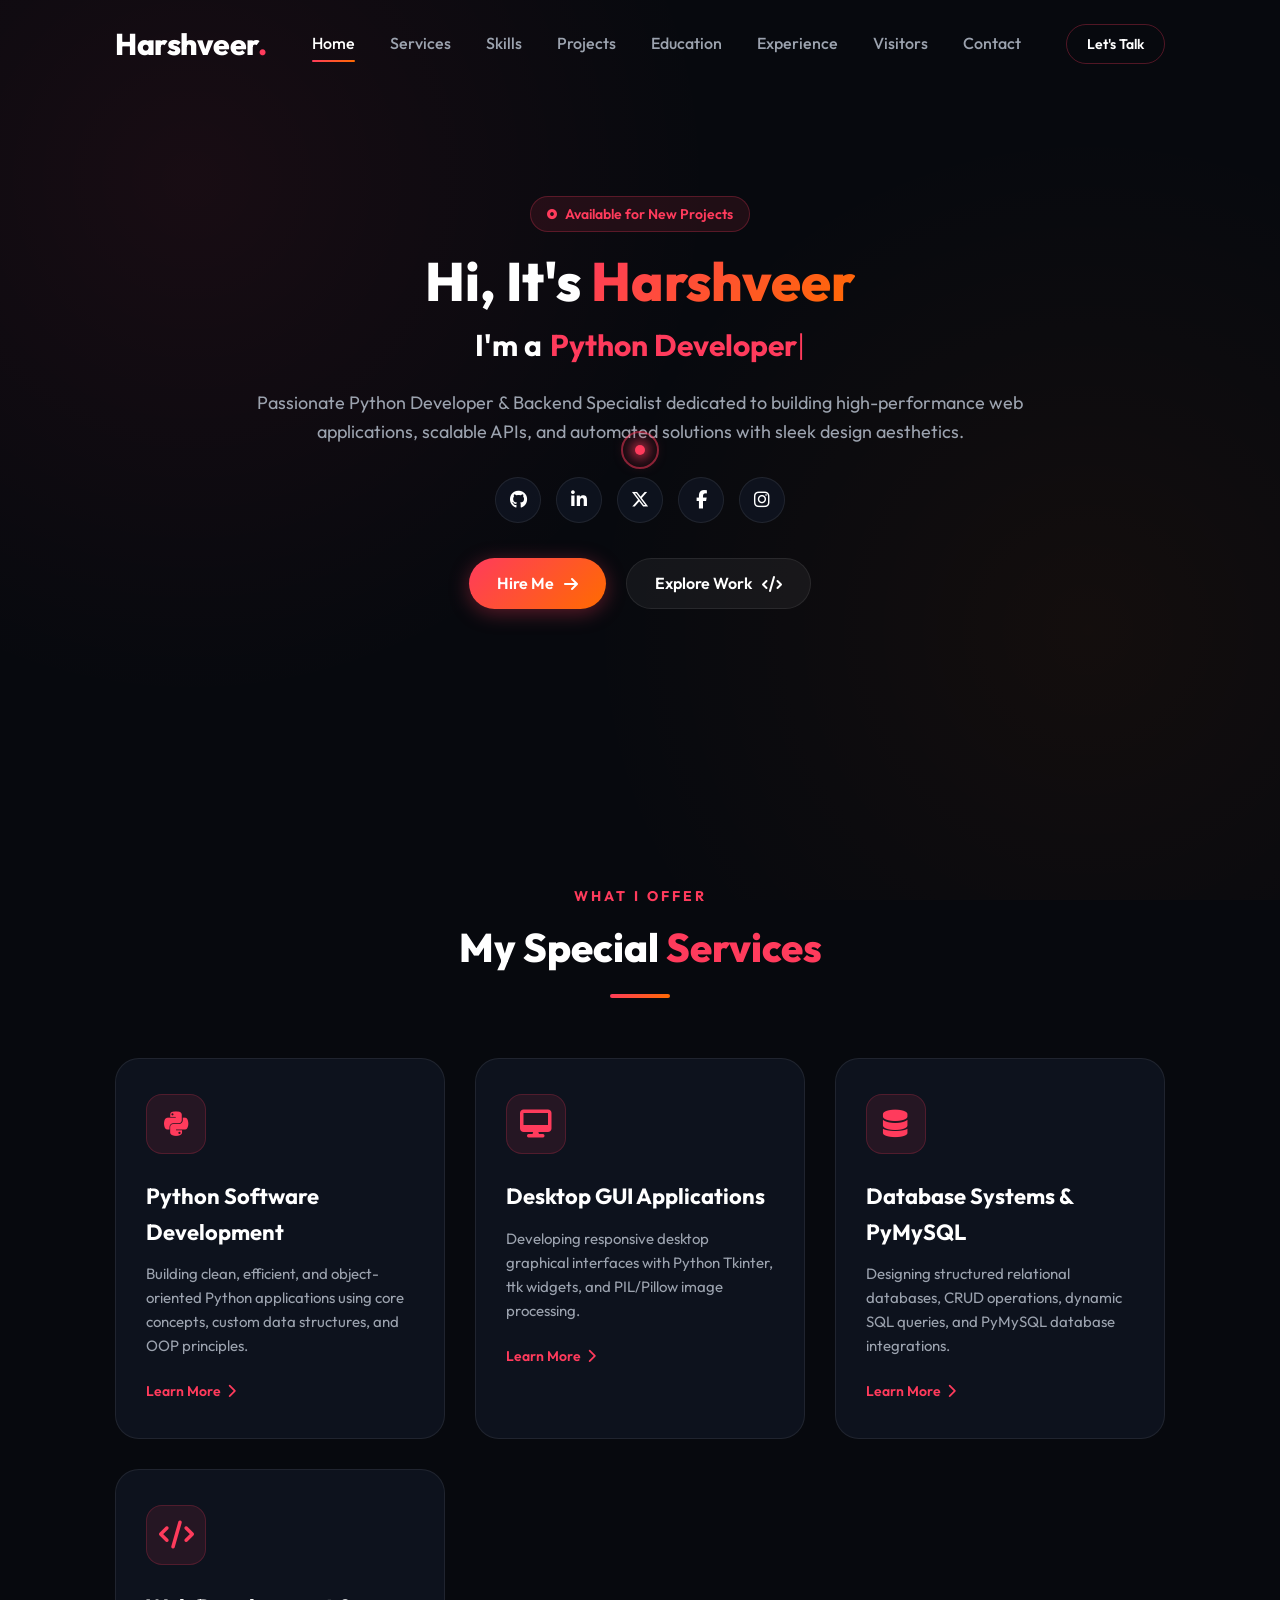
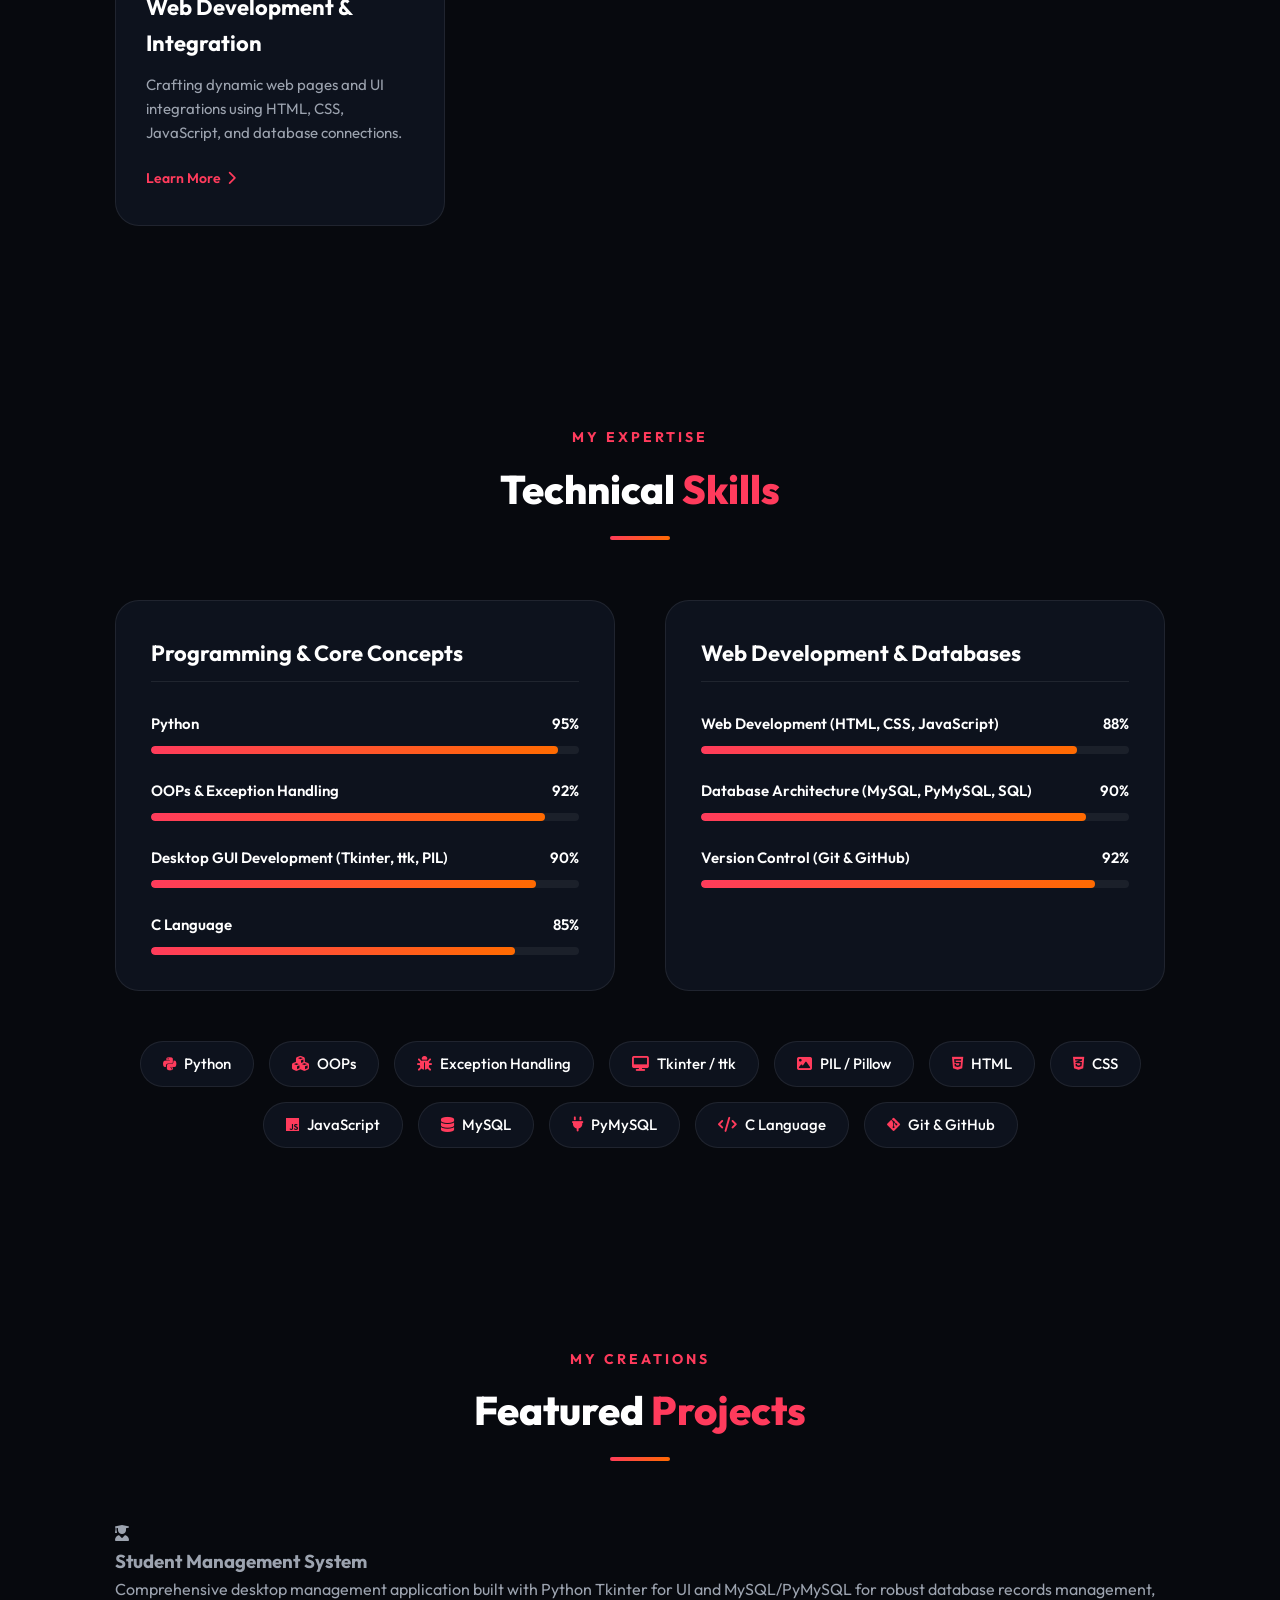
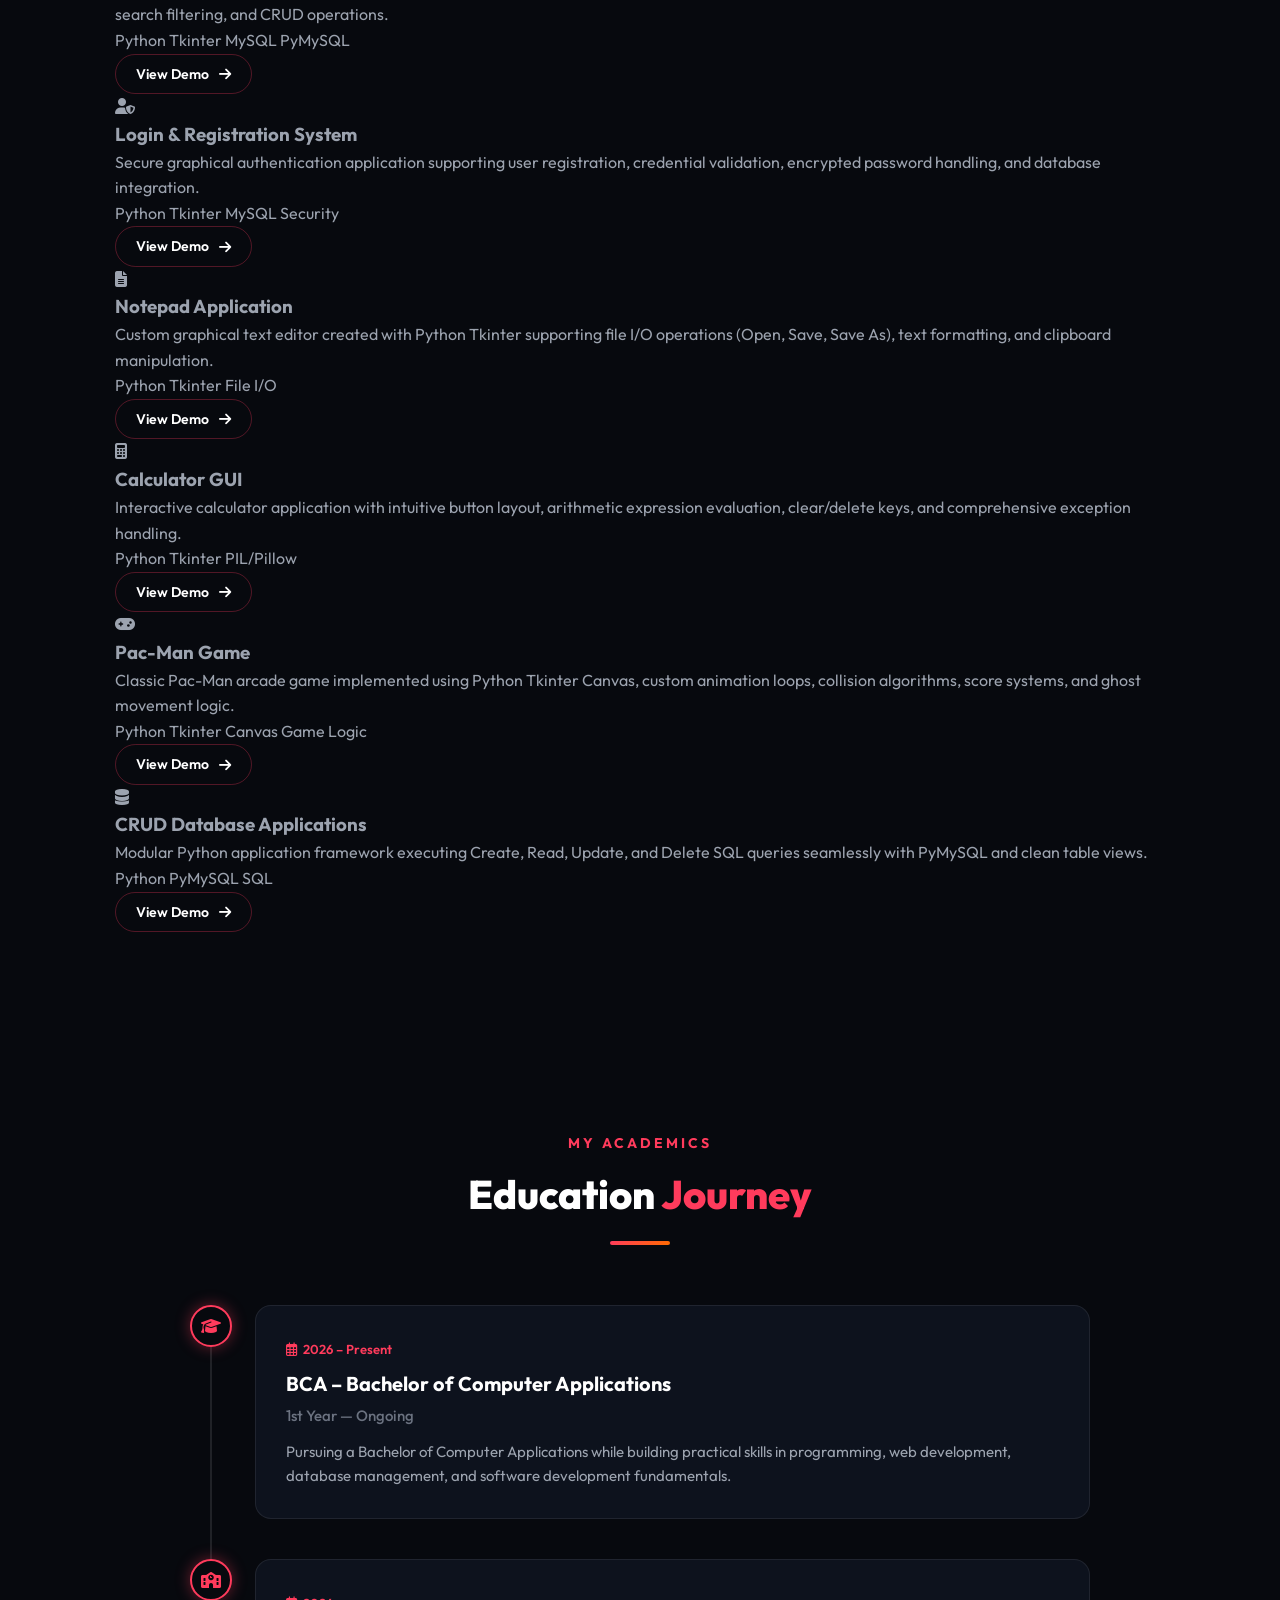
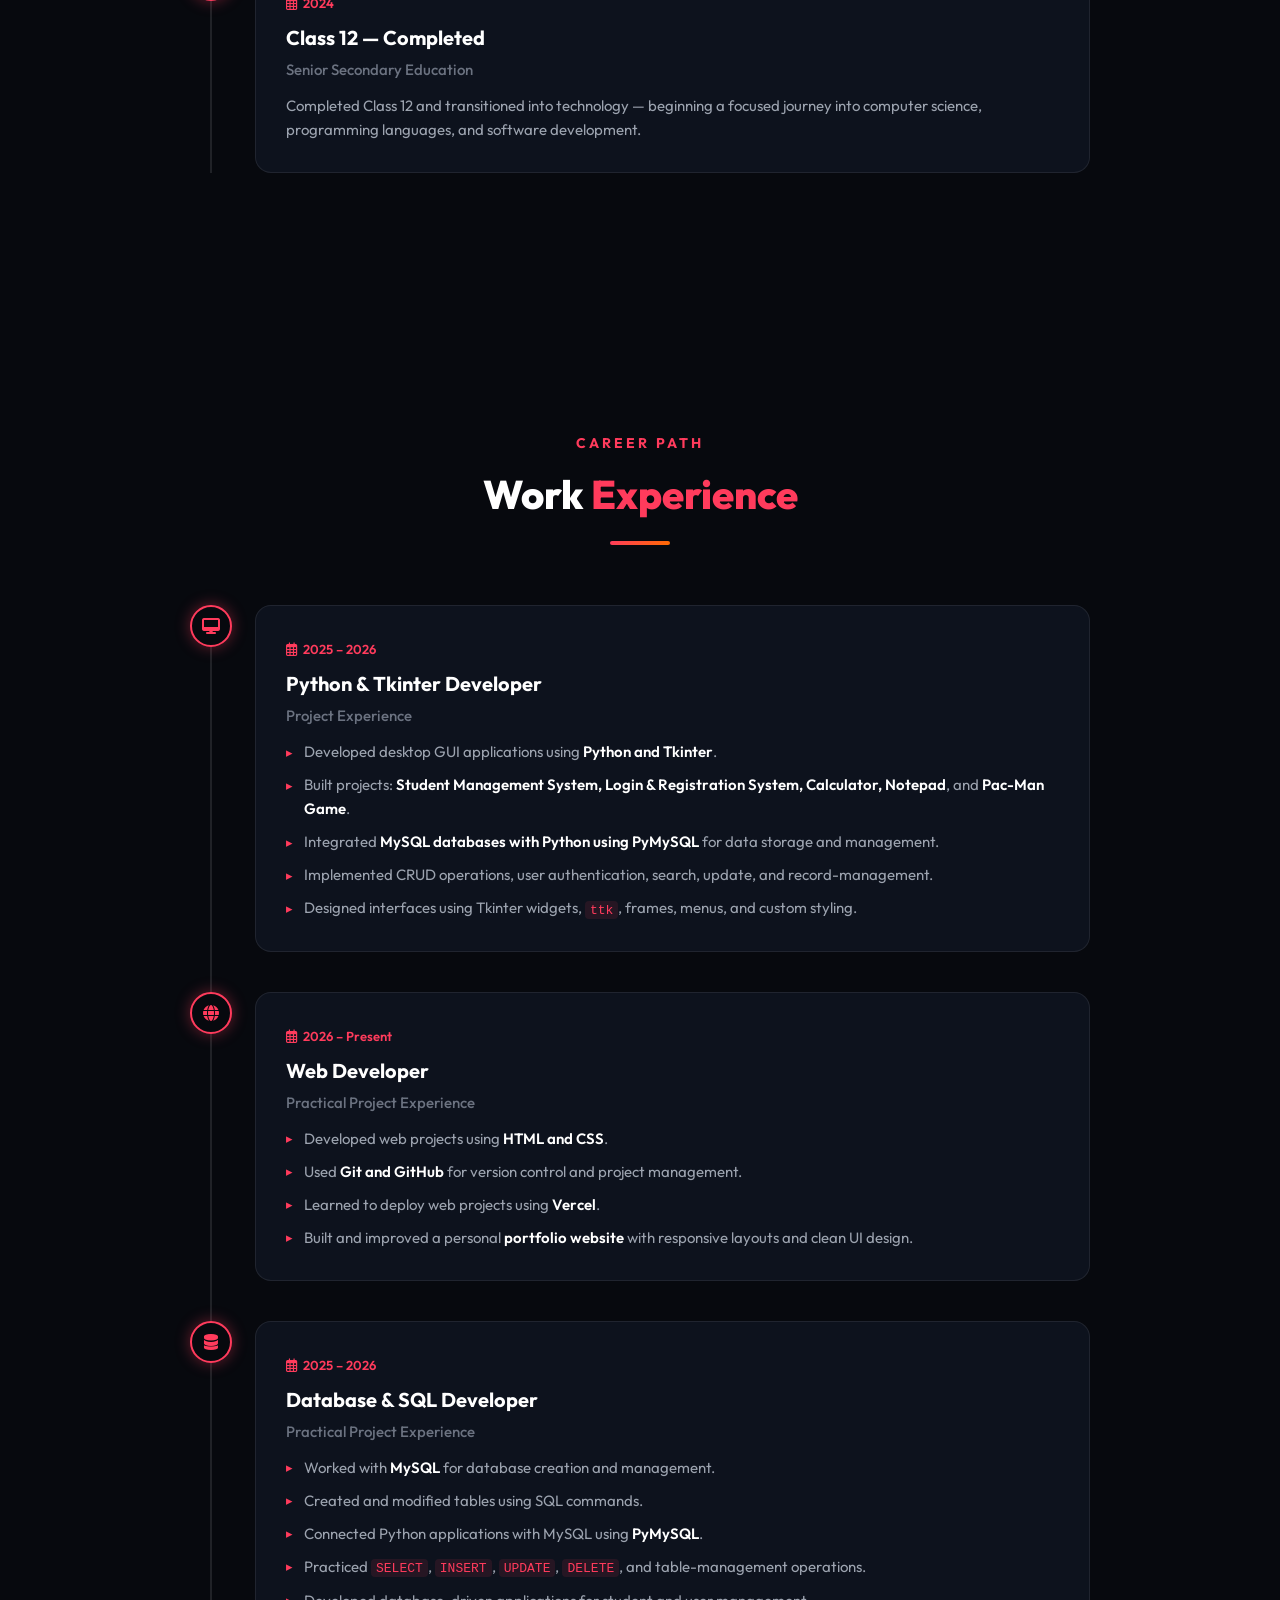
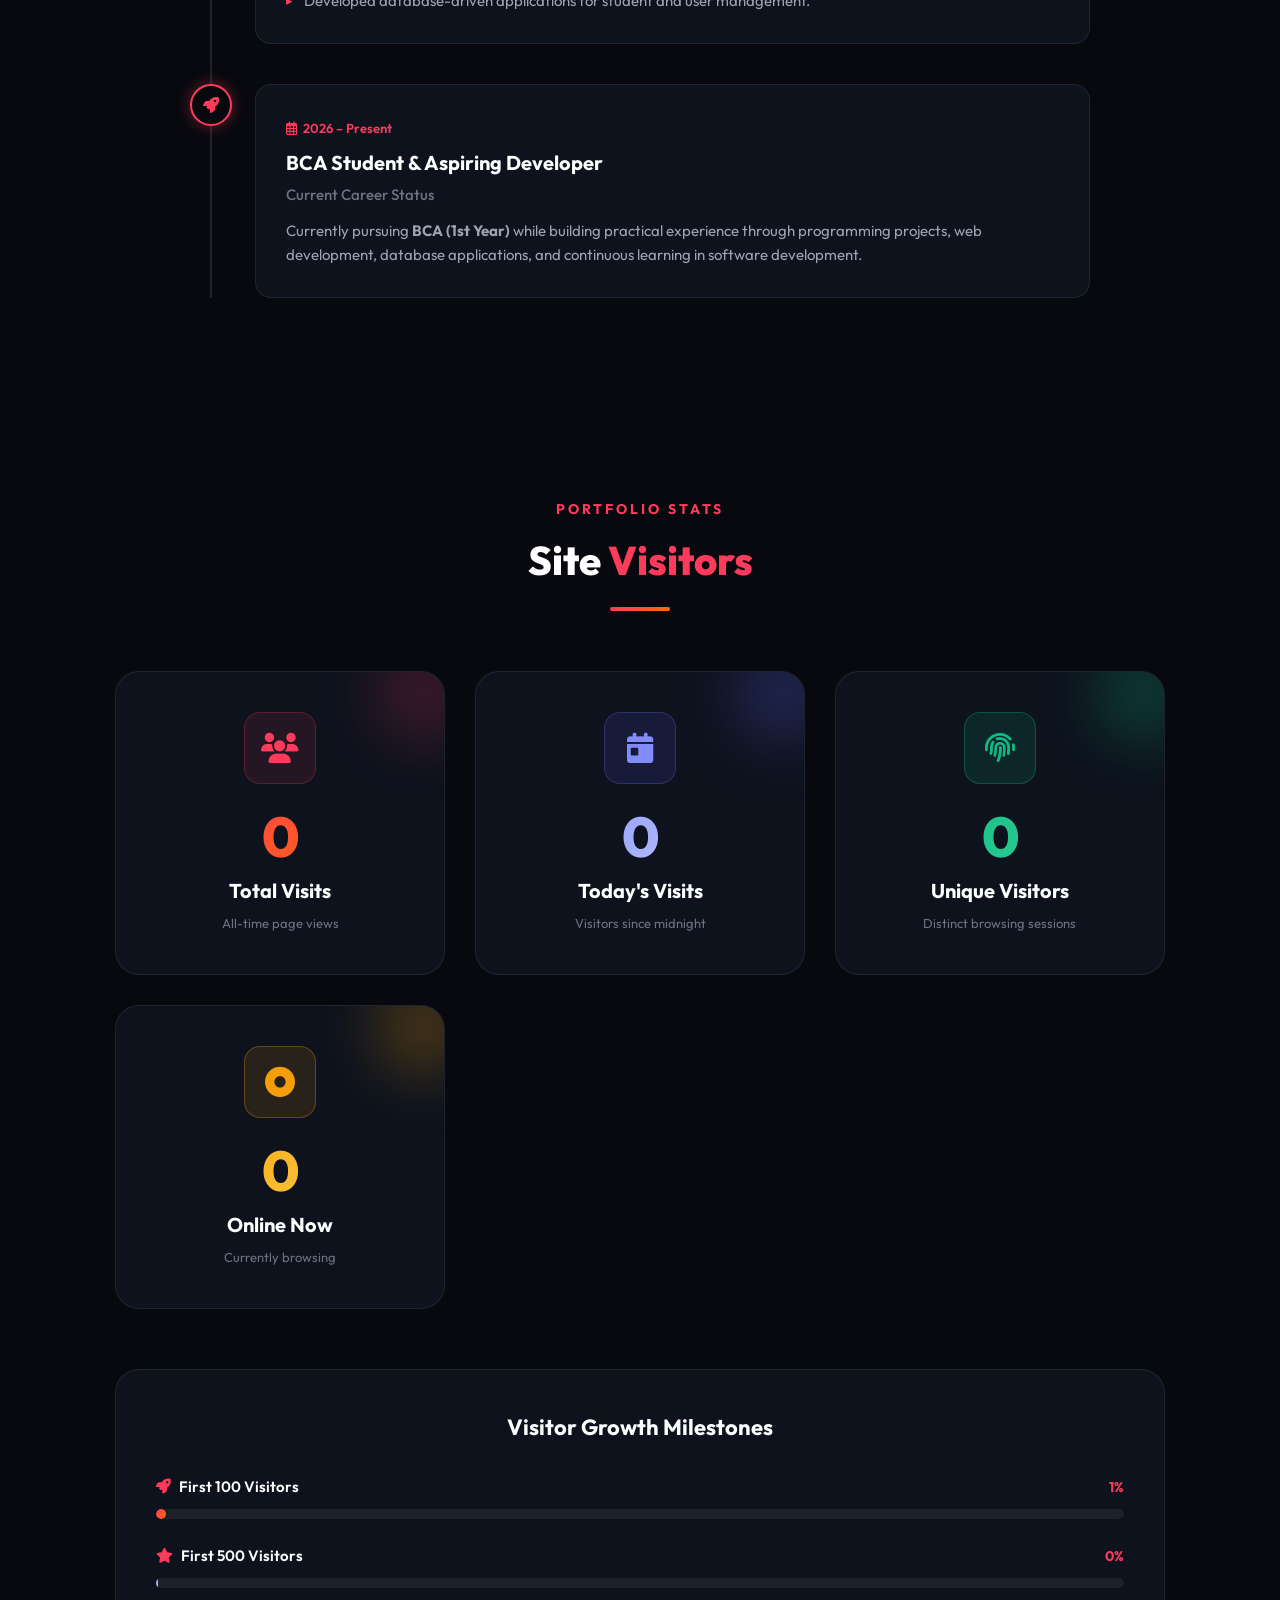
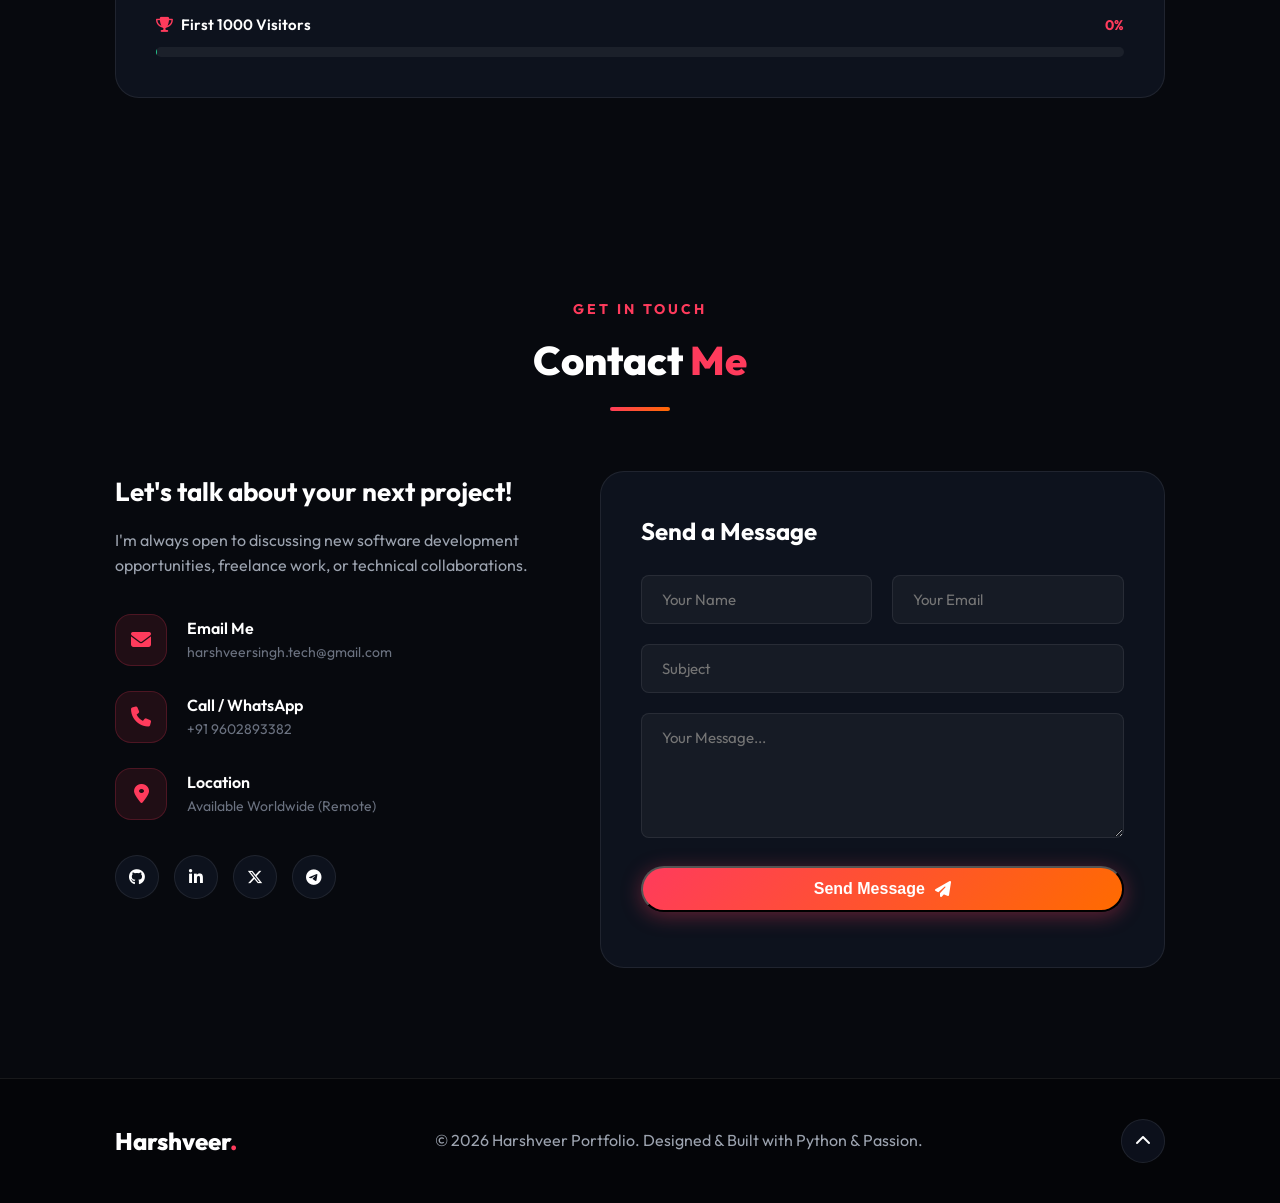
==== commit af3db816: "modify a contact me section" ====
--- a/index.html
+++ b/index.html
@@ -60,8 +60,8 @@
             </p>
 
             <div class="social-icons">
-                <a href="#" aria-label="Github"><i class="fab fa-github"></i></a>
-                <a href="#" aria-label="LinkedIn"><i class="fab fa-linkedin-in"></i></a>
+                <a href="https://github.com/harshveer-dev" target="_blank" rel="noopener noreferrer" aria-label="Github"><i class="fab fa-github"></i></a>
+                <a href="https://www.linkedin.com/in/harsh-veer-73a053422/" target="_blank" rel="noopener noreferrer" aria-label="LinkedIn"><i class="fab fa-linkedin-in"></i></a>
                 <a href="#" aria-label="X (Twitter)"><i class="fab fa-x-twitter"></i></a>
                 <a href="#" aria-label="Facebook"><i class="fab fa-facebook-f"></i></a>
                 <a href="#" aria-label="Instagram"><i class="fab fa-instagram"></i></a>
@@ -578,28 +578,32 @@
                 </div>
 
                 <div class="contact-socials">
-                    <a href="#" aria-label="Github"><i class="fab fa-github"></i></a>
-                    <a href="#" aria-label="LinkedIn"><i class="fab fa-linkedin-in"></i></a>
+                    <a href="https://github.com/harshveer-dev" target="_blank" rel="noopener noreferrer" aria-label="Github"><i class="fab fa-github"></i></a>
+                    <a href="https://www.linkedin.com/in/harsh-veer-73a053422/" target="_blank" rel="noopener noreferrer" aria-label="LinkedIn"><i class="fab fa-linkedin-in"></i></a>
                     <a href="#" aria-label="Twitter"><i class="fab fa-x-twitter"></i></a>
                     <a href="#" aria-label="Telegram"><i class="fab fa-telegram"></i></a>
                 </div>
             </div>
 
-            <form class="contact-form reveal" id="contactForm">
+            <iframe name="hidden_iframe" id="hidden_iframe" style="display:none;"></iframe>
+            <form action="https://formsubmit.co/harshveersingh.tech@gmail.com" method="POST" target="hidden_iframe" class="contact-form reveal" id="contactForm">
+                <!-- Disable Captcha to prevent redirecting inside the iframe -->
+                <input type="hidden" name="_captcha" value="false">
+                
                 <h3>Send a Message</h3>
                 <div class="input-group">
                     <div class="input-box">
-                        <input type="text" id="name" required placeholder="Your Name">
+                        <input type="text" id="name" name="name" required placeholder="Your Name">
                     </div>
                     <div class="input-box">
-                        <input type="email" id="email" required placeholder="Your Email">
+                        <input type="email" id="email" name="email" required placeholder="Your Email">
                     </div>
                 </div>
                 <div class="input-box">
-                    <input type="text" id="subject" required placeholder="Subject">
+                    <input type="text" id="subject" name="_subject" required placeholder="Subject">
                 </div>
                 <div class="input-box">
-                    <textarea id="message" rows="5" required placeholder="Your Message..."></textarea>
+                    <textarea id="message" name="message" rows="5" required placeholder="Your Message..."></textarea>
                 </div>
                 <button type="submit" class="btn btn-primary btn-block">
                     <span>Send Message</span>
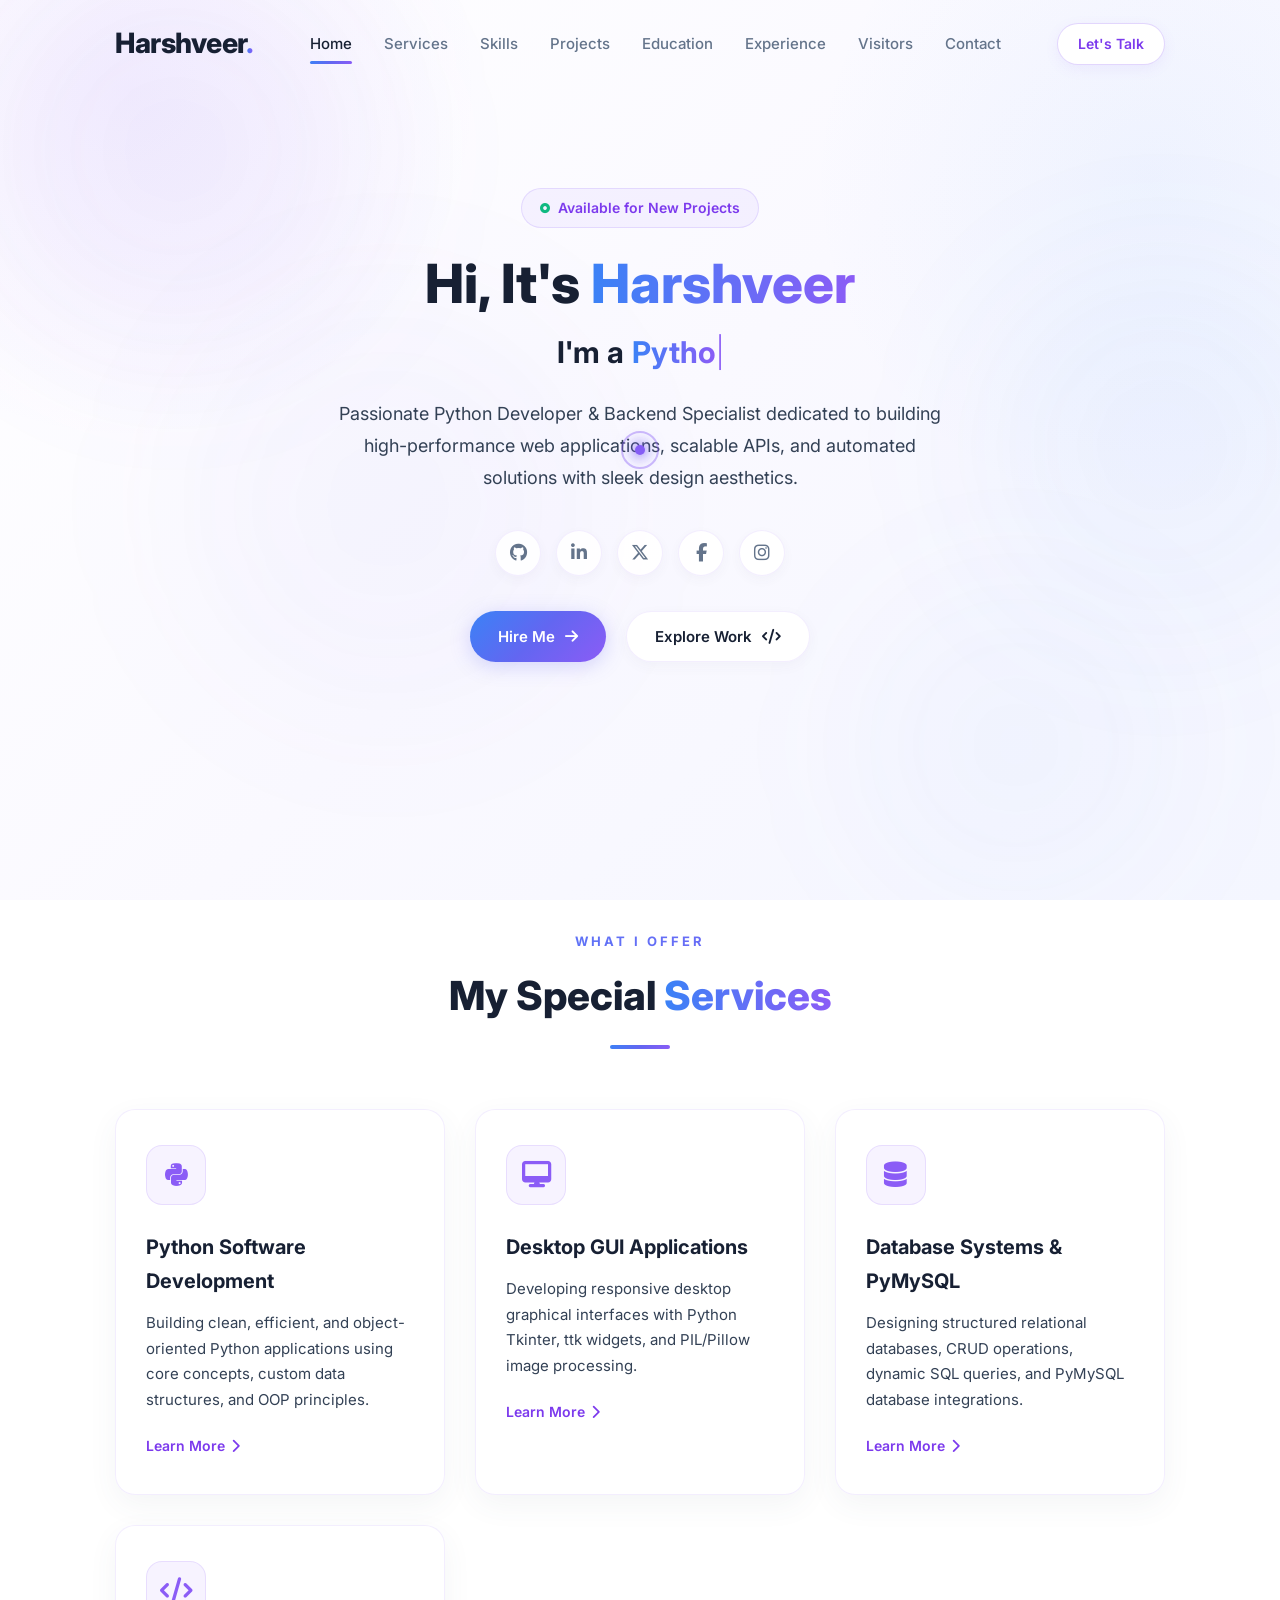
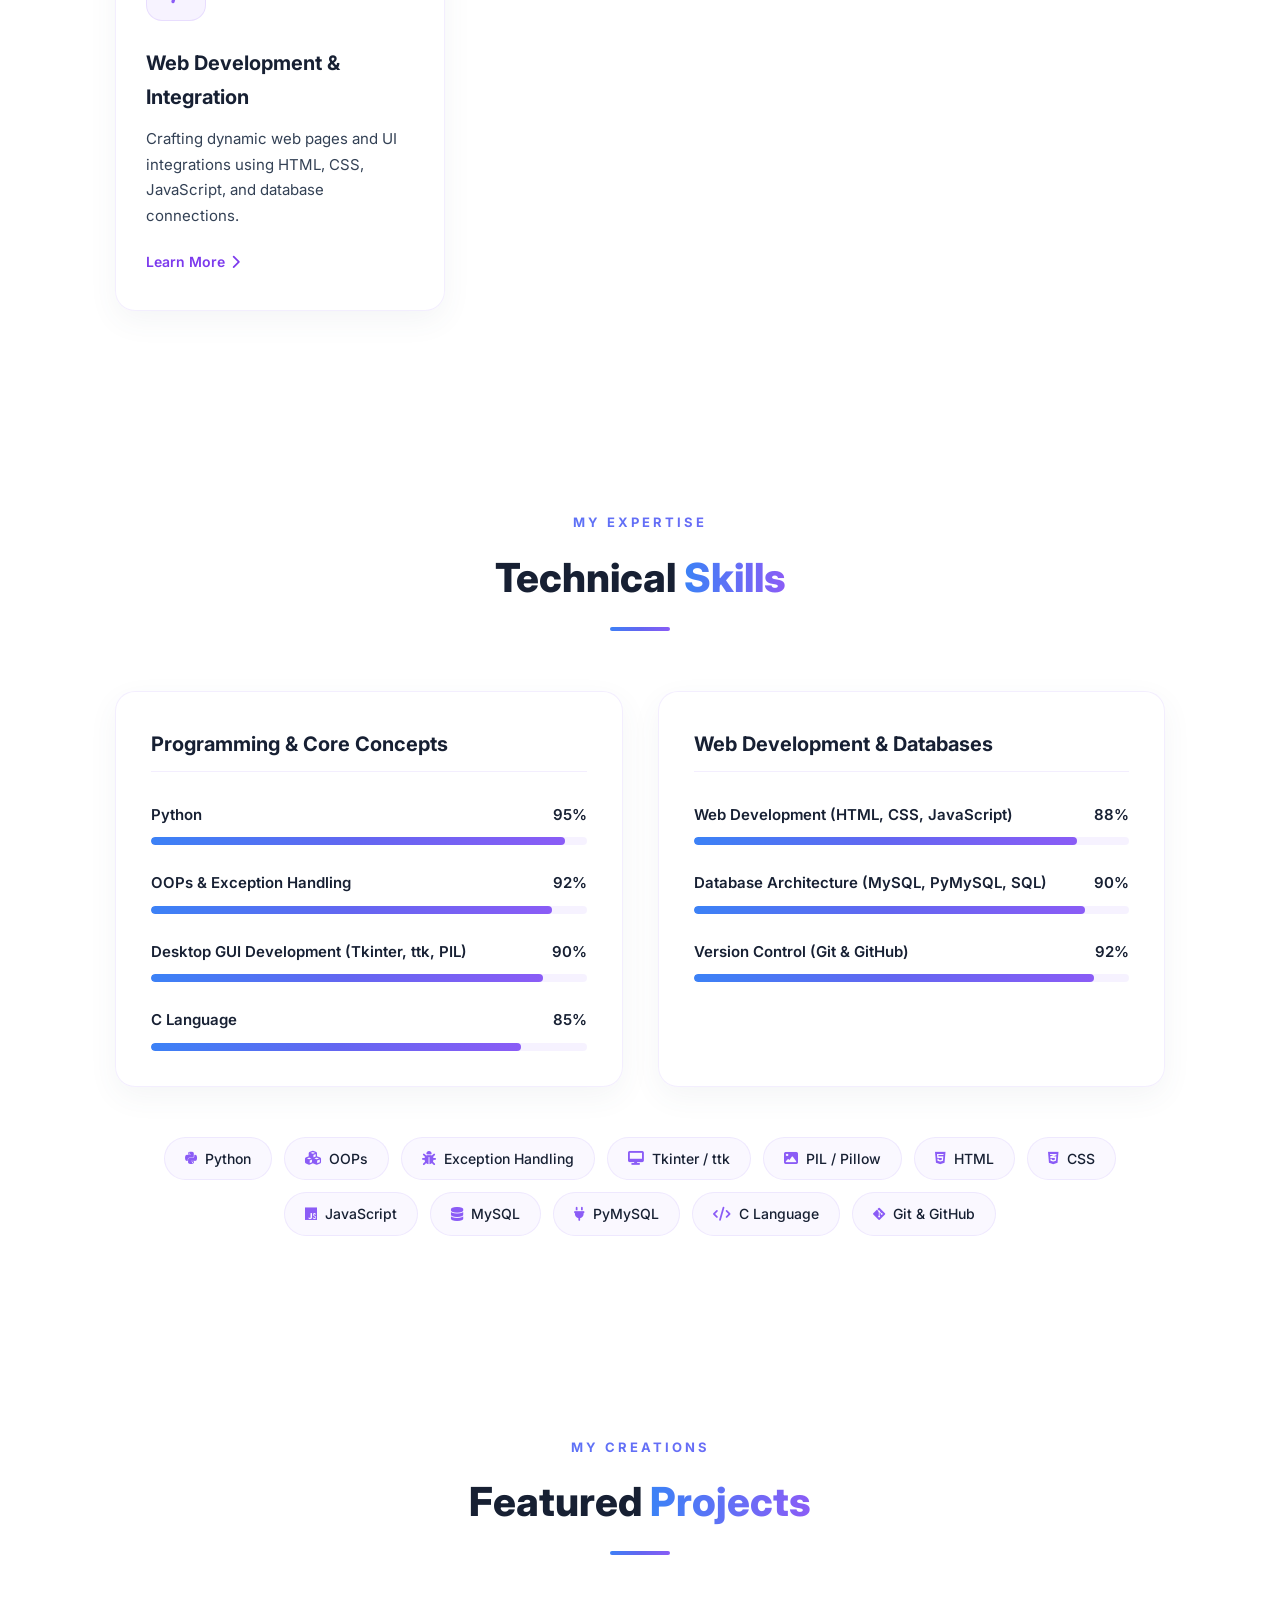
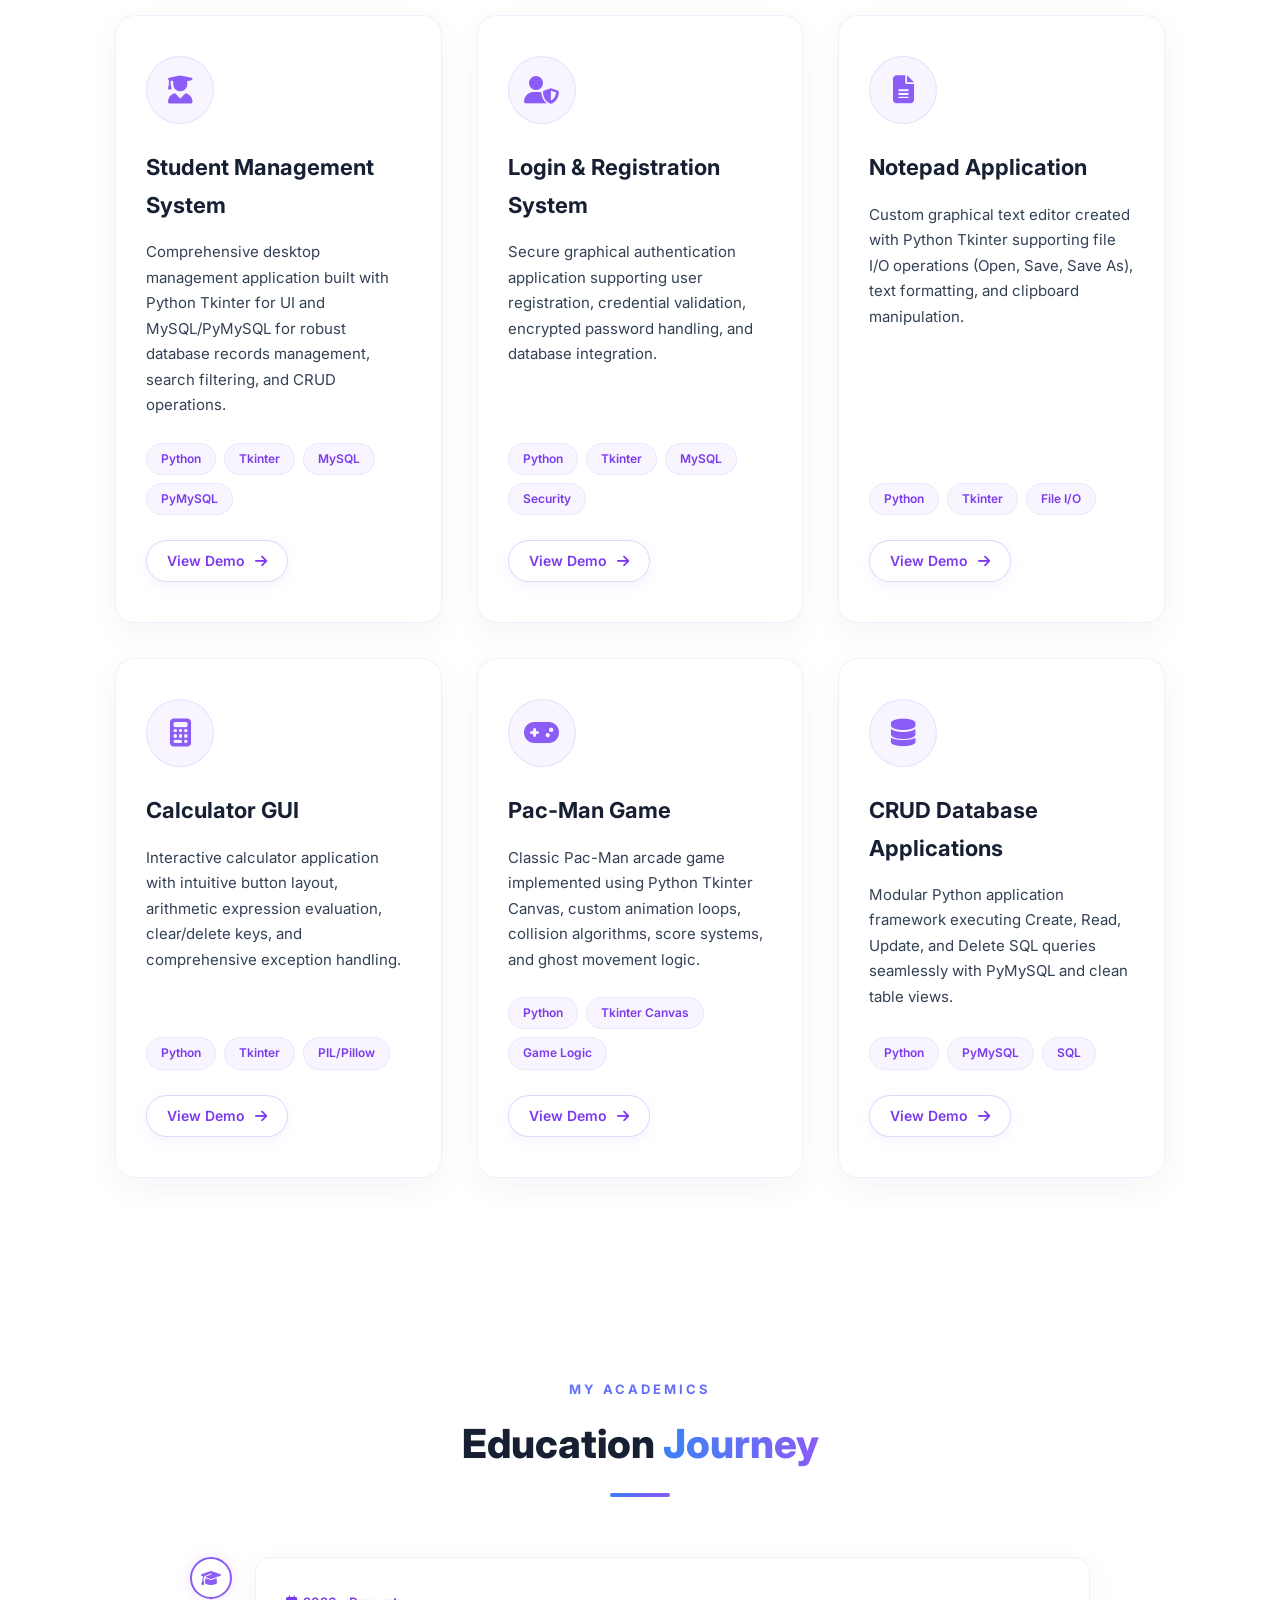
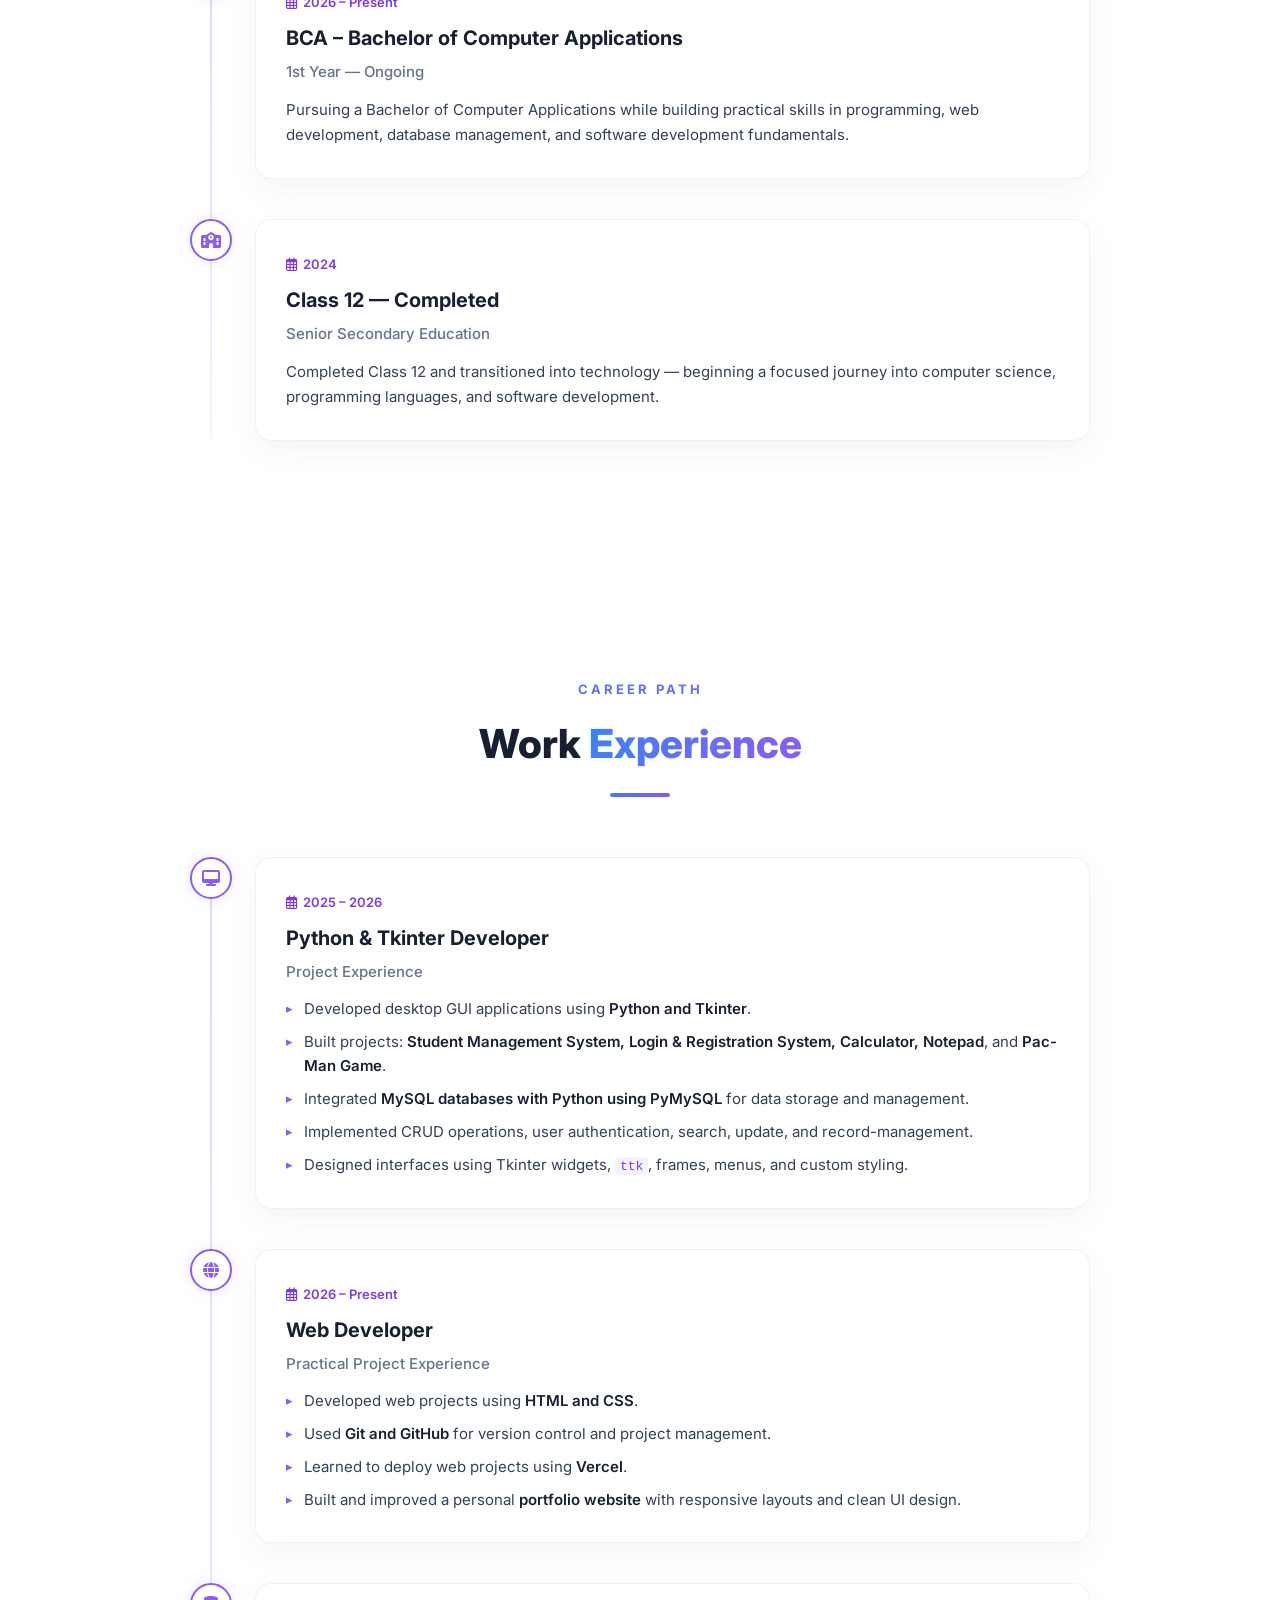
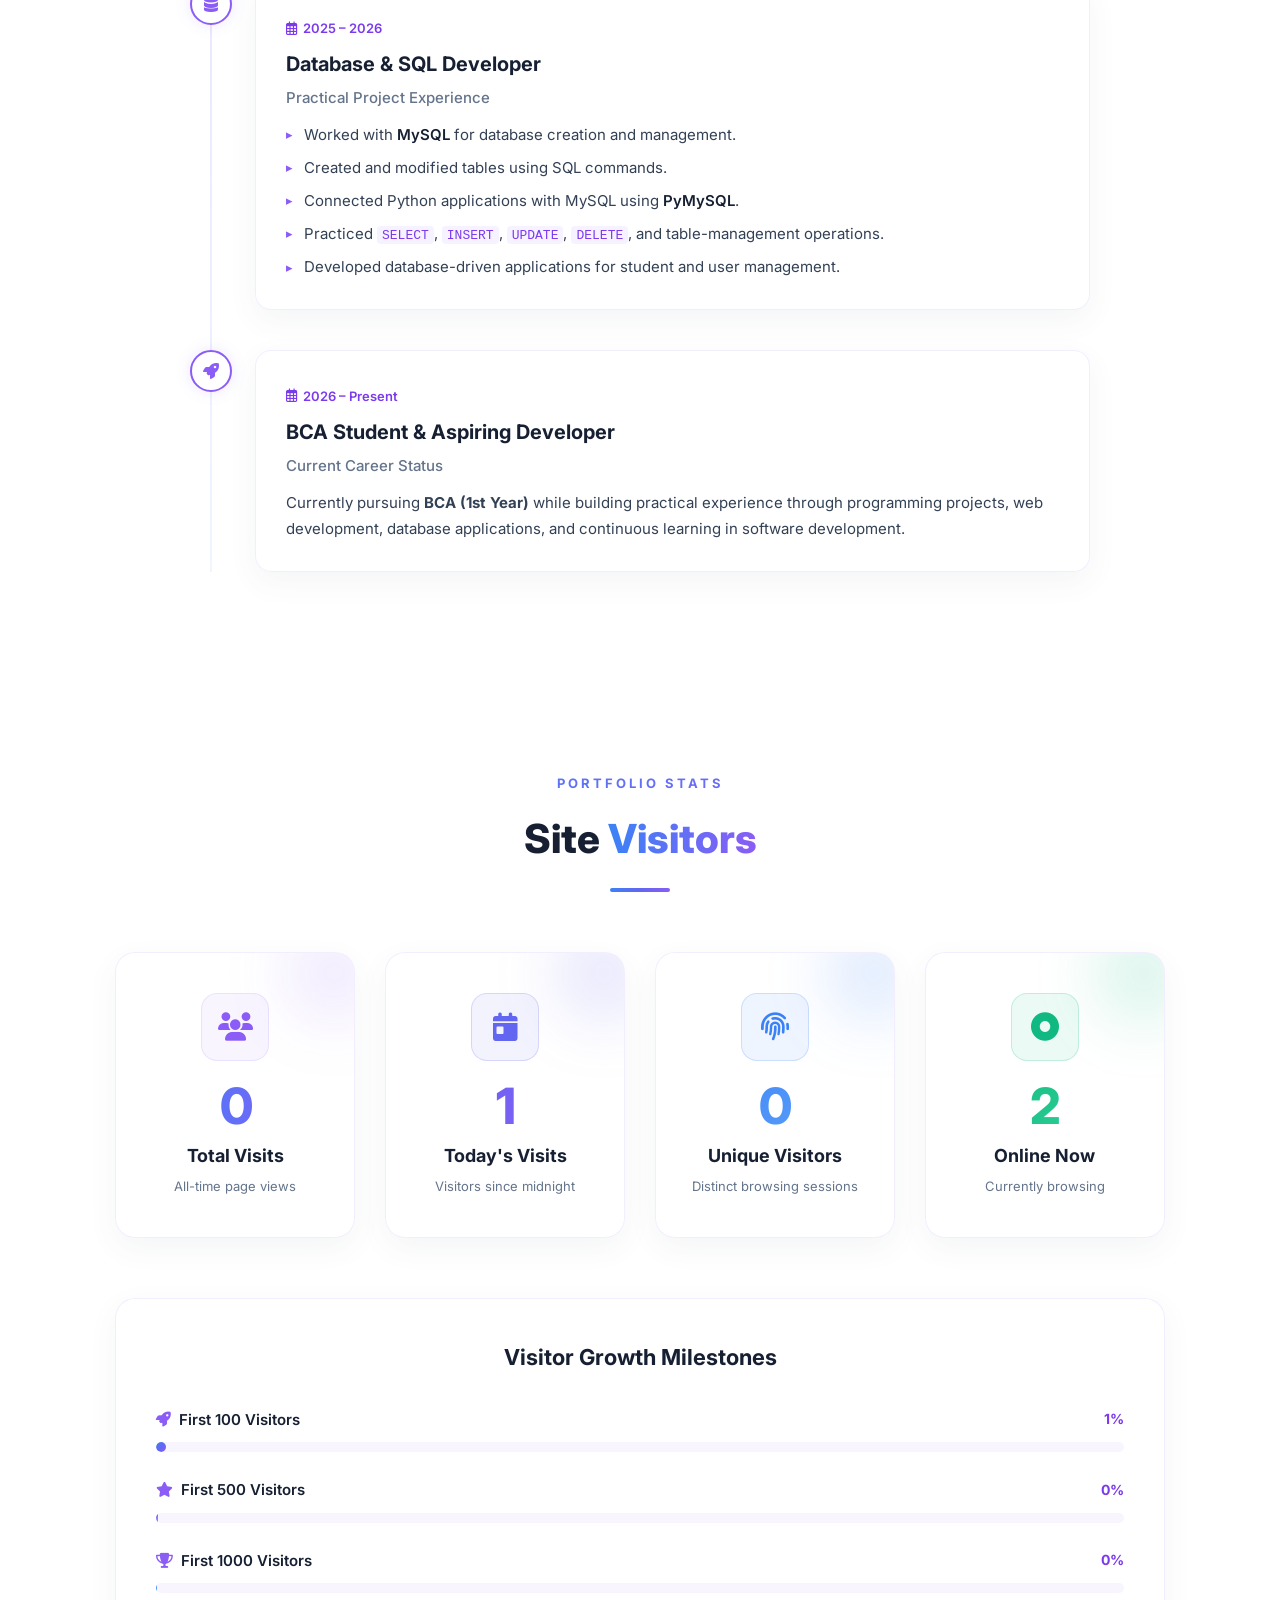
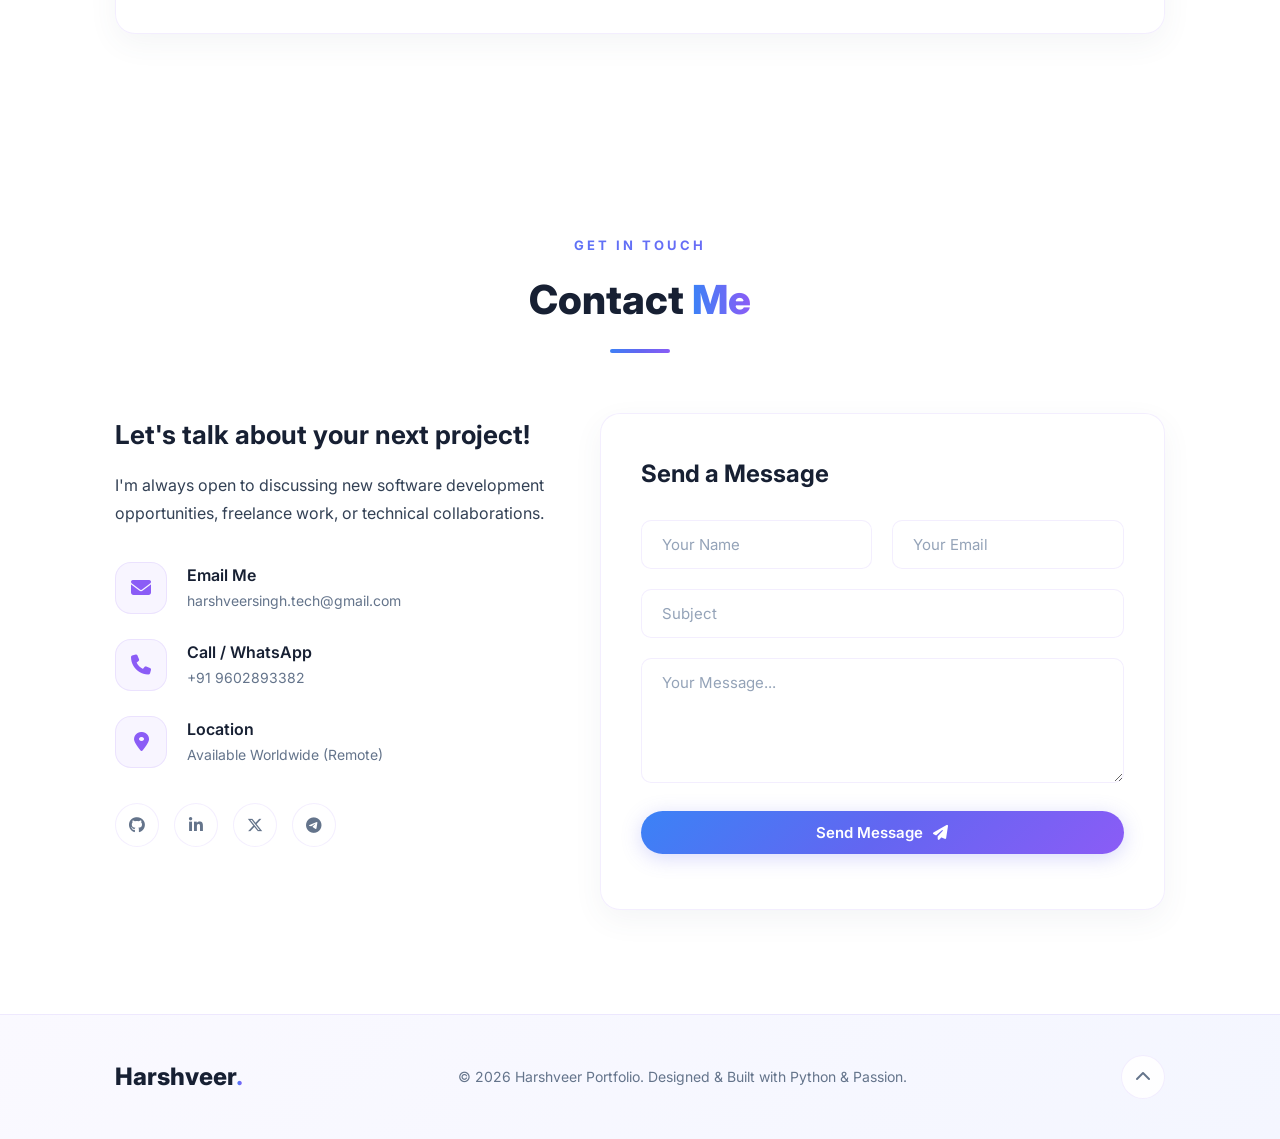
==== commit 96bed3b5: "secondcommit" ====
--- a/index.html
+++ b/index.html
@@ -9,8 +9,10 @@
     <link rel="preconnect" href="https://fonts.googleapis.com">
     <link rel="preconnect" href="https://fonts.gstatic.com" crossorigin>
     <link
-        href="https://fonts.googleapis.com/css2?family=Outfit:wght@300;400;500;600;700;800&family=Poppins:wght@300;400;500;600;700&display=swap"
+        href="https://fonts.googleapis.com/css2?family=Inter:wght@300;400;500;600;700;800&family=Outfit:wght@300;400;500;600;700;800&family=Poppins:wght@300;400;500;600;700&display=swap"
         rel="stylesheet">
+    <!-- AOS CSS -->
+    <link href="https://unpkg.com/aos@2.3.1/dist/aos.css" rel="stylesheet">
     <!-- Font Awesome 6.5.1 CDN -->
     <link rel="stylesheet" href="https://cdnjs.cloudflare.com/ajax/libs/font-awesome/6.5.1/css/all.min.css">
     <!-- Custom Stylesheet -->
@@ -18,6 +20,14 @@
 </head>
 
 <body>
+
+    <!-- Subtle Ambient Animated Background Elements -->
+    <div class="bg-decorations" aria-hidden="true">
+        <div class="blob blob-1"></div>
+        <div class="blob blob-2"></div>
+        <div class="blob blob-3"></div>
+        <div class="blob blob-4"></div>
+    </div>
 
     <!-- Cursor Trail -->
     <div class="cursor-dot" id="cursorDot"></div>
@@ -40,7 +50,7 @@
 
         <div class="header-btns">
             <a href="#contact" class="btn btn-sm">Let's Talk</a>
-            <div class="menu-btn" id="menu-btn">
+            <div class="menu-btn" id="menu-btn" aria-label="Toggle Menu">
                 <i class="fas fa-bars"></i>
             </div>
         </div>
@@ -48,18 +58,18 @@
 
     <!-- Hero Section -->
     <section class="home" id="home">
-        <div class="home-content reveal">
-            <div class="greeting-badge">
+        <div class="home-content">
+            <div class="greeting-badge" data-aos="fade-down" data-aos-duration="700">
                 <i class="fas fa-circle-dot"></i> Available for New Projects
             </div>
-            <h1>Hi, It's <span>Harshveer</span></h1>
-            <h3 class="role-heading">I'm a <span class="typing-text"></span><span class="typing-cursor">|</span></h3>
-            <p class="description">
+            <h1 data-aos="fade-up" data-aos-duration="900" data-aos-delay="100">Hi, It's <span>Harshveer</span></h1>
+            <h3 class="role-heading" data-aos="fade-up" data-aos-duration="900" data-aos-delay="200">I'm a <span class="typing-text"></span><span class="typing-cursor">|</span></h3>
+            <p class="description" data-aos="fade-up" data-aos-duration="900" data-aos-delay="300">
                 Passionate Python Developer & Backend Specialist dedicated to building high-performance web
                 applications, scalable APIs, and automated solutions with sleek design aesthetics.
             </p>
 
-            <div class="social-icons">
+            <div class="social-icons" data-aos="zoom-in" data-aos-duration="700" data-aos-delay="400">
                 <a href="https://github.com/harshveer-dev" target="_blank" rel="noopener noreferrer" aria-label="Github"><i class="fab fa-github"></i></a>
                 <a href="https://www.linkedin.com/in/harsh-veer-73a053422/" target="_blank" rel="noopener noreferrer" aria-label="LinkedIn"><i class="fab fa-linkedin-in"></i></a>
                 <a href="#" aria-label="X (Twitter)"><i class="fab fa-x-twitter"></i></a>
@@ -67,7 +77,7 @@
                 <a href="#" aria-label="Instagram"><i class="fab fa-instagram"></i></a>
             </div>
 
-            <div class="cta-group">
+            <div class="cta-group" data-aos="fade-up" data-aos-duration="800" data-aos-delay="500">
                 <a href="#contact" class="btn btn-primary">
                     <span>Hire Me</span>
                     <i class="fas fa-arrow-right"></i>
@@ -78,20 +88,18 @@
                 </a>
             </div>
         </div>
-
-
     </section>
 
     <!-- Services Section -->
     <section class="services" id="services">
-        <div class="section-header reveal">
+        <div class="section-header" data-aos="fade-up">
             <span class="sub-title">WHAT I OFFER</span>
             <h2>My Special <span>Services</span></h2>
             <div class="title-underline"></div>
         </div>
 
         <div class="services-container">
-            <div class="service-card reveal">
+            <div class="service-card" data-aos="fade-up" data-aos-delay="100">
                 <div class="icon-box">
                     <i class="fab fa-python"></i>
                 </div>
@@ -100,7 +108,7 @@
                 <a href="#contact" class="card-link">Learn More <i class="fas fa-chevron-right"></i></a>
             </div>
 
-            <div class="service-card reveal">
+            <div class="service-card" data-aos="fade-up" data-aos-delay="200">
                 <div class="icon-box">
                     <i class="fas fa-desktop"></i>
                 </div>
@@ -109,7 +117,7 @@
                 <a href="#contact" class="card-link">Learn More <i class="fas fa-chevron-right"></i></a>
             </div>
 
-            <div class="service-card reveal">
+            <div class="service-card" data-aos="fade-up" data-aos-delay="300">
                 <div class="icon-box">
                     <i class="fas fa-database"></i>
                 </div>
@@ -118,7 +126,7 @@
                 <a href="#contact" class="card-link">Learn More <i class="fas fa-chevron-right"></i></a>
             </div>
 
-            <div class="service-card reveal">
+            <div class="service-card" data-aos="fade-up" data-aos-delay="400">
                 <div class="icon-box">
                     <i class="fas fa-code"></i>
                 </div>
@@ -131,14 +139,14 @@
 
     <!-- Skills Section -->
     <section class="skills" id="skills">
-        <div class="section-header reveal">
+        <div class="section-header" data-aos="fade-up">
             <span class="sub-title">MY EXPERTISE</span>
             <h2>Technical <span>Skills</span></h2>
             <div class="title-underline"></div>
         </div>
 
         <div class="skills-wrapper">
-            <div class="skills-column reveal">
+            <div class="skills-column" data-aos="fade-right" data-aos-delay="100">
                 <h3>Programming & Core Concepts</h3>
 
                 <div class="skill-box">
@@ -182,7 +190,7 @@
                 </div>
             </div>
 
-            <div class="skills-column reveal">
+            <div class="skills-column" data-aos="fade-left" data-aos-delay="200">
                 <h3>Web Development & Databases</h3>
 
                 <div class="skill-box">
@@ -217,7 +225,7 @@
             </div>
         </div>
 
-        <div class="tech-pills reveal">
+        <div class="tech-pills" data-aos="zoom-in" data-aos-delay="300">
             <span class="pill"><i class="fab fa-python"></i> Python</span>
             <span class="pill"><i class="fas fa-cubes"></i> OOPs</span>
             <span class="pill"><i class="fas fa-bug"></i> Exception Handling</span>
@@ -235,14 +243,14 @@
 
     <!-- Projects Section -->
     <section class="projects" id="projects">
-        <div class="section-header reveal">
+        <div class="section-header" data-aos="fade-up">
             <span class="sub-title">MY CREATIONS</span>
             <h2>Featured <span>Projects</span></h2>
             <div class="title-underline"></div>
         </div>
 
         <div class="projects-container">
-            <div class="project-card reveal">
+            <div class="project-card" data-aos="fade-up" data-aos-delay="100">
                 <div class="project-icon">
                     <i class="fas fa-user-graduate"></i>
                 </div>
@@ -260,7 +268,7 @@
                 </div>
             </div>
 
-            <div class="project-card reveal">
+            <div class="project-card" data-aos="fade-up" data-aos-delay="200">
                 <div class="project-icon">
                     <i class="fas fa-user-shield"></i>
                 </div>
@@ -278,7 +286,7 @@
                 </div>
             </div>
 
-            <div class="project-card reveal">
+            <div class="project-card" data-aos="fade-up" data-aos-delay="300">
                 <div class="project-icon">
                     <i class="fas fa-file-lines"></i>
                 </div>
@@ -295,7 +303,7 @@
                 </div>
             </div>
 
-            <div class="project-card reveal">
+            <div class="project-card" data-aos="fade-up" data-aos-delay="400">
                 <div class="project-icon">
                     <i class="fas fa-calculator"></i>
                 </div>
@@ -312,7 +320,7 @@
                 </div>
             </div>
 
-            <div class="project-card reveal">
+            <div class="project-card" data-aos="fade-up" data-aos-delay="500">
                 <div class="project-icon">
                     <i class="fas fa-gamepad"></i>
                 </div>
@@ -329,7 +337,7 @@
                 </div>
             </div>
 
-            <div class="project-card reveal">
+            <div class="project-card" data-aos="fade-up" data-aos-delay="600">
                 <div class="project-icon">
                     <i class="fas fa-database"></i>
                 </div>
@@ -350,14 +358,14 @@
 
     <!-- Education Section -->
     <section class="education" id="education">
-        <div class="section-header reveal">
+        <div class="section-header" data-aos="fade-up">
             <span class="sub-title">MY ACADEMICS</span>
             <h2>Education <span>Journey</span></h2>
             <div class="title-underline"></div>
         </div>
 
         <div class="timeline">
-            <div class="timeline-item reveal">
+            <div class="timeline-item" data-aos="fade-right" data-aos-delay="100">
                 <div class="timeline-dot"><i class="fas fa-graduation-cap"></i></div>
                 <div class="timeline-content">
                     <span class="timeline-date"><i class="far fa-calendar-alt"></i> 2026 – Present</span>
@@ -368,7 +376,7 @@
                 </div>
             </div>
 
-            <div class="timeline-item reveal">
+            <div class="timeline-item" data-aos="fade-left" data-aos-delay="200">
                 <div class="timeline-dot"><i class="fas fa-school"></i></div>
                 <div class="timeline-content">
                     <span class="timeline-date"><i class="far fa-calendar-alt"></i> 2024</span>
@@ -383,7 +391,7 @@
 
     <!-- Experience Section -->
     <section class="experience" id="experience">
-        <div class="section-header reveal">
+        <div class="section-header" data-aos="fade-up">
             <span class="sub-title">CAREER PATH</span>
             <h2>Work <span>Experience</span></h2>
             <div class="title-underline"></div>
@@ -392,7 +400,7 @@
         <div class="timeline">
 
             <!-- Python & Tkinter -->
-            <div class="timeline-item reveal">
+            <div class="timeline-item" data-aos="fade-right" data-aos-delay="100">
                 <div class="timeline-dot"><i class="fas fa-desktop"></i></div>
                 <div class="timeline-content">
                     <span class="timeline-date"><i class="far fa-calendar-alt"></i> 2025 – 2026</span>
@@ -409,7 +417,7 @@
             </div>
 
             <!-- Web Development -->
-            <div class="timeline-item reveal">
+            <div class="timeline-item" data-aos="fade-left" data-aos-delay="200">
                 <div class="timeline-dot"><i class="fas fa-globe"></i></div>
                 <div class="timeline-content">
                     <span class="timeline-date"><i class="far fa-calendar-alt"></i> 2026 – Present</span>
@@ -425,7 +433,7 @@
             </div>
 
             <!-- Database & SQL -->
-            <div class="timeline-item reveal">
+            <div class="timeline-item" data-aos="fade-right" data-aos-delay="300">
                 <div class="timeline-dot"><i class="fas fa-database"></i></div>
                 <div class="timeline-content">
                     <span class="timeline-date"><i class="far fa-calendar-alt"></i> 2025 – 2026</span>
@@ -442,7 +450,7 @@
             </div>
 
             <!-- Current Status -->
-            <div class="timeline-item reveal">
+            <div class="timeline-item" data-aos="fade-left" data-aos-delay="400">
                 <div class="timeline-dot"><i class="fas fa-rocket"></i></div>
                 <div class="timeline-content">
                     <span class="timeline-date"><i class="far fa-calendar-alt"></i> 2026 – Present</span>
@@ -457,7 +465,7 @@
 
     <!-- Visitors Section -->
     <section class="visitors" id="visitors">
-        <div class="section-header reveal">
+        <div class="section-header" data-aos="fade-up">
             <span class="sub-title">PORTFOLIO STATS</span>
             <h2>Site <span>Visitors</span></h2>
             <div class="title-underline"></div>
@@ -465,7 +473,7 @@
 
         <div class="visitors-grid">
             <!-- Total Visits -->
-            <div class="visitor-card reveal">
+            <div class="visitor-card" data-aos="fade-up" data-aos-delay="100">
                 <div class="visitor-card-glow"></div>
                 <div class="visitor-icon-box">
                     <i class="fas fa-users"></i>
@@ -476,41 +484,41 @@
             </div>
 
             <!-- Today's Visits -->
-            <div class="visitor-card reveal" style="animation-delay: 0.15s;">
-                <div class="visitor-card-glow" style="background: rgba(99,102,241,0.25);"></div>
-                <div class="visitor-icon-box" style="background: rgba(99,102,241,0.12); border-color: rgba(99,102,241,0.3); color: #818cf8;">
+            <div class="visitor-card" data-aos="fade-up" data-aos-delay="200">
+                <div class="visitor-card-glow" style="background: rgba(99,102,241,0.15);"></div>
+                <div class="visitor-icon-box" style="background: rgba(99,102,241,0.08); border-color: rgba(99,102,241,0.2); color: #6366f1;">
                     <i class="fas fa-calendar-day"></i>
                 </div>
-                <div class="visitor-count" id="todayVisits" style="background: linear-gradient(135deg,#818cf8,#c7d2fe); -webkit-background-clip: text; -webkit-text-fill-color: transparent;">0</div>
+                <div class="visitor-count" id="todayVisits" style="background: linear-gradient(135deg,#6366f1,#8b5cf6); -webkit-background-clip: text; -webkit-text-fill-color: transparent;">0</div>
                 <div class="visitor-label">Today's Visits</div>
                 <div class="visitor-sub">Visitors since midnight</div>
             </div>
 
             <!-- Unique Visitors -->
-            <div class="visitor-card reveal" style="animation-delay: 0.3s;">
-                <div class="visitor-card-glow" style="background: rgba(16,185,129,0.25);"></div>
-                <div class="visitor-icon-box" style="background: rgba(16,185,129,0.12); border-color: rgba(16,185,129,0.3); color: #10b981;">
+            <div class="visitor-card" data-aos="fade-up" data-aos-delay="300">
+                <div class="visitor-card-glow" style="background: rgba(59,130,246,0.15);"></div>
+                <div class="visitor-icon-box" style="background: rgba(59,130,246,0.08); border-color: rgba(59,130,246,0.2); color: #3b82f6;">
                     <i class="fas fa-fingerprint"></i>
                 </div>
-                <div class="visitor-count" id="uniqueVisits" style="background: linear-gradient(135deg,#10b981,#34d399); -webkit-background-clip: text; -webkit-text-fill-color: transparent;">0</div>
+                <div class="visitor-count" id="uniqueVisits" style="background: linear-gradient(135deg,#3b82f6,#60a5fa); -webkit-background-clip: text; -webkit-text-fill-color: transparent;">0</div>
                 <div class="visitor-label">Unique Visitors</div>
                 <div class="visitor-sub">Distinct browsing sessions</div>
             </div>
 
             <!-- Live Online Status -->
-            <div class="visitor-card reveal" style="animation-delay: 0.45s;">
-                <div class="visitor-card-glow" style="background: rgba(245,158,11,0.25);"></div>
-                <div class="visitor-icon-box" style="background: rgba(245,158,11,0.12); border-color: rgba(245,158,11,0.3); color: #f59e0b;">
+            <div class="visitor-card" data-aos="fade-up" data-aos-delay="400">
+                <div class="visitor-card-glow" style="background: rgba(16,185,129,0.15);"></div>
+                <div class="visitor-icon-box" style="background: rgba(16,185,129,0.08); border-color: rgba(16,185,129,0.2); color: #10b981;">
                     <i class="fas fa-circle-dot"></i>
                 </div>
-                <div class="visitor-count" id="onlineNow" style="background: linear-gradient(135deg,#f59e0b,#fcd34d); -webkit-background-clip: text; -webkit-text-fill-color: transparent;">1</div>
+                <div class="visitor-count" id="onlineNow" style="background: linear-gradient(135deg,#10b981,#34d399); -webkit-background-clip: text; -webkit-text-fill-color: transparent;">1</div>
                 <div class="visitor-label">Online Now</div>
                 <div class="visitor-sub">Currently browsing</div>
             </div>
         </div>
 
         <!-- Progress Bar Strip -->
-        <div class="visitor-progress-section reveal">
+        <div class="visitor-progress-section" data-aos="fade-up" data-aos-delay="200">
             <h3 class="visitor-progress-title">Visitor Growth Milestones</h3>
             <div class="visitor-milestones">
                 <div class="milestone-item">
@@ -525,14 +533,14 @@
                         <span class="milestone-label"><i class="fas fa-star"></i> First 500 Visitors</span>
                         <span class="milestone-pct" id="m2Pct">0%</span>
                     </div>
-                    <div class="milestone-bar"><div class="milestone-fill" id="m2Fill" style="background: linear-gradient(135deg,#818cf8,#c7d2fe);"></div></div>
+                    <div class="milestone-bar"><div class="milestone-fill" id="m2Fill" style="background: linear-gradient(135deg,#6366f1,#a78bfa);"></div></div>
                 </div>
                 <div class="milestone-item">
                     <div class="milestone-header">
                         <span class="milestone-label"><i class="fas fa-trophy"></i> First 1000 Visitors</span>
                         <span class="milestone-pct" id="m3Pct">0%</span>
                     </div>
-                    <div class="milestone-bar"><div class="milestone-fill" id="m3Fill" style="background: linear-gradient(135deg,#10b981,#34d399);"></div></div>
+                    <div class="milestone-bar"><div class="milestone-fill" id="m3Fill" style="background: linear-gradient(135deg,#3b82f6,#60a5fa);"></div></div>
                 </div>
             </div>
         </div>
@@ -540,14 +548,14 @@
 
     <!-- Contact Section -->
     <section class="contact" id="contact">
-        <div class="section-header reveal">
+        <div class="section-header" data-aos="fade-up">
             <span class="sub-title">GET IN TOUCH</span>
             <h2>Contact <span>Me</span></h2>
             <div class="title-underline"></div>
         </div>
 
         <div class="contact-wrapper">
-            <div class="contact-info reveal">
+            <div class="contact-info" data-aos="fade-right" data-aos-delay="100">
                 <h3>Let's talk about your next project!</h3>
                 <p>I'm always open to discussing new software development opportunities, freelance work, or technical
                     collaborations.</p>
@@ -586,7 +594,7 @@
             </div>
 
             <iframe name="hidden_iframe" id="hidden_iframe" style="display:none;"></iframe>
-            <form action="https://formsubmit.co/harshveersingh.tech@gmail.com" method="POST" target="hidden_iframe" class="contact-form reveal" id="contactForm">
+            <form action="https://formsubmit.co/harshveersingh.tech@gmail.com" method="POST" target="hidden_iframe" class="contact-form" data-aos="fade-left" data-aos-delay="200" id="contactForm">
                 <!-- Disable Captcha to prevent redirecting inside the iframe -->
                 <input type="hidden" name="_captcha" value="false">
                 
@@ -625,6 +633,8 @@
         </div>
     </footer>
 
+    <!-- AOS JS -->
+    <script src="https://unpkg.com/aos@2.3.1/dist/aos.js"></script>
     <!-- Custom Script -->
     <script src="script.js"></script>
 </body>
--- a/style.css
+++ b/style.css
@@ -1,34 +1,52 @@
 /* ==========================================================================
-   Harshveer Portfolio - Modern Professional Dark Theme CSS
+   Harshveer Portfolio - Premium Light Theme CSS (Cool-Toned Purple & Blue)
    ========================================================================== */
 
 /* --------------------------------------------------------------------------
    1. Design System & CSS Variables
    -------------------------------------------------------------------------- */
 :root {
-    --bg-dark: #07090e;
-    --bg-card: rgba(17, 24, 39, 0.65);
-    --bg-card-hover: rgba(31, 41, 55, 0.85);
-    --bg-header: rgba(7, 9, 14, 0.85);
-
-    --accent: #ff3b5c;
-    --accent-glow: rgba(255, 59, 92, 0.4);
-    --accent-gradient: linear-gradient(135deg, #ff3b5c 0%, #ff6b00 100%);
-
-    --text-heading: #ffffff;
-    --text-body: #9ca3af;
-    --text-muted: #6b7280;
-
-    --border-color: rgba(255, 255, 255, 0.08);
-    --border-accent: rgba(255, 59, 92, 0.3);
-
-    --font-primary: 'Outfit', 'Poppins', sans-serif;
+    --bg-white: #FFFFFF;
+    --bg-lavender-soft: #F7F4FF;
+    --bg-purple-light: #F3F0FF;
+    --bg-blue-soft: #F1F5FF;
+    --bg-blue-light: #EEF3FF;
+
+    --bg-main: #FFFFFF;
+    --bg-card: rgba(255, 255, 255, 0.88);
+    --bg-card-hover: #FFFFFF;
+    --bg-header: rgba(255, 255, 255, 0.88);
+
+    /* Accent & Brand Colors */
+    --accent-blue: #3B82F6;
+    --accent-indigo: #6366F1;
+    --accent-purple: #8B5CF6;
+    --accent-deep: #7C3AED;
+    --accent-soft: #A78BFA;
+    --accent-glow: rgba(99, 102, 241, 0.22);
+    --accent-gradient: linear-gradient(135deg, #3B82F6, #6366F1, #8B5CF6);
+    --accent-gradient-h: linear-gradient(90deg, #3B82F6, #8B5CF6);
+
+    /* Typography Colors */
+    --text-heading: #172033;
+    --text-body: #334155;
+    --text-secondary: #64748B;
+    --text-muted: #94A3B8;
+
+    /* Borders & Shadows */
+    --border-color: rgba(139, 92, 246, 0.10);
+    --border-accent: rgba(139, 92, 246, 0.25);
+    --shadow-card: 0 10px 30px rgba(71, 85, 105, 0.06);
+    --shadow-card-hover: 0 20px 40px rgba(99, 102, 241, 0.12);
+
+    /* Fonts & Radii */
+    --font-primary: 'Inter', 'Poppins', 'Outfit', sans-serif;
     --transition-fast: 0.3s cubic-bezier(0.25, 0.8, 0.25, 1);
     --transition-smooth: 0.5s cubic-bezier(0.16, 1, 0.3, 1);
 
-    --radius-sm: 8px;
+    --radius-sm: 10px;
     --radius-md: 16px;
-    --radius-lg: 24px;
+    --radius-lg: 20px;
     --radius-full: 9999px;
 }
 
@@ -44,6 +62,13 @@
     list-style: none;
 }
 
+html,
+body {
+    width: 100%;
+    max-width: 100%;
+    overflow-x: hidden;
+}
+
 html {
     font-size: 62.5%;
     /* 1rem = 10px */
@@ -53,38 +78,132 @@
 
 body {
     font-family: var(--font-primary);
-    background-color: var(--bg-dark);
+    background-color: var(--bg-white);
     color: var(--text-body);
     font-size: 1.6rem;
-    line-height: 1.6;
-    overflow-x: hidden;
-    background-image:
-        radial-gradient(circle at 15% 20%, rgba(255, 59, 92, 0.07) 0%, transparent 40%),
-        radial-gradient(circle at 85% 70%, rgba(255, 107, 0, 0.05) 0%, transparent 40%);
+    line-height: 1.7;
+    background:
+        radial-gradient(circle at 10% 10%, rgba(139, 92, 246, 0.08), transparent 25%),
+        radial-gradient(circle at 90% 20%, rgba(96, 165, 250, 0.07), transparent 25%),
+        linear-gradient(135deg, #ffffff 0%, #faf9ff 50%, #f4f6ff 100%);
     background-attachment: fixed;
+    position: relative;
 }
 
 /* Custom Scrollbar */
 ::-webkit-scrollbar {
-    width: 10px;
+    width: 8px;
 }
 
 ::-webkit-scrollbar-track {
-    background: var(--bg-dark);
+    background: var(--bg-lavender-soft);
 }
 
 ::-webkit-scrollbar-thumb {
-    background: #1f2937;
+    background: linear-gradient(135deg, #A78BFA, #60A5FA);
     border-radius: var(--radius-full);
-    border: 2px solid var(--bg-dark);
+    border: 2px solid var(--bg-lavender-soft);
 }
 
 ::-webkit-scrollbar-thumb:hover {
-    background: var(--accent);
+    background: linear-gradient(135deg, #8B5CF6, #3B82F6);
 }
 
 /* --------------------------------------------------------------------------
-   3. Header Navigation
+   3. Subtle Animated Background Decorations
+   -------------------------------------------------------------------------- */
+.bg-decorations {
+    position: fixed;
+    inset: 0;
+    width: 100%;
+    height: 100%;
+    pointer-events: none;
+    z-index: 0;
+    overflow: hidden;
+}
+
+.blob {
+    position: absolute;
+    border-radius: 50%;
+    filter: blur(80px);
+    opacity: 0.65;
+    will-change: transform;
+}
+
+.blob-1 {
+    width: 480px;
+    height: 480px;
+    background: radial-gradient(circle, rgba(139, 92, 246, 0.12) 0%, rgba(167, 139, 250, 0.04) 70%);
+    top: -10%;
+    left: -5%;
+    animation: floatBlob1 14s ease-in-out infinite alternate;
+}
+
+.blob-2 {
+    width: 440px;
+    height: 440px;
+    background: radial-gradient(circle, rgba(59, 130, 246, 0.10) 0%, rgba(96, 165, 250, 0.03) 70%);
+    top: 25%;
+    right: -8%;
+    animation: floatBlob2 18s ease-in-out infinite alternate-reverse;
+}
+
+.blob-3 {
+    width: 520px;
+    height: 520px;
+    background: radial-gradient(circle, rgba(99, 102, 241, 0.08) 0%, rgba(139, 92, 246, 0.02) 70%);
+    bottom: 15%;
+    left: 10%;
+    animation: floatBlob3 16s ease-in-out infinite alternate;
+}
+
+.blob-4 {
+    width: 400px;
+    height: 400px;
+    background: radial-gradient(circle, rgba(96, 165, 250, 0.09) 0%, rgba(167, 139, 250, 0.02) 70%);
+    bottom: -5%;
+    right: 5%;
+    animation: floatBlob1 20s ease-in-out infinite alternate-reverse;
+}
+
+@keyframes floatBlob1 {
+    0% {
+        transform: translate3d(0, 0, 0) scale(1);
+    }
+    50% {
+        transform: translate3d(30px, 40px, 0) scale(1.08);
+    }
+    100% {
+        transform: translate3d(-20px, 60px, 0) scale(0.95);
+    }
+}
+
+@keyframes floatBlob2 {
+    0% {
+        transform: translate3d(0, 0, 0) scale(1);
+    }
+    50% {
+        transform: translate3d(-40px, 50px, 0) scale(1.06);
+    }
+    100% {
+        transform: translate3d(20px, -30px, 0) scale(0.92);
+    }
+}
+
+@keyframes floatBlob3 {
+    0% {
+        transform: translate3d(0, 0, 0) scale(1);
+    }
+    50% {
+        transform: translate3d(50px, -30px, 0) scale(1.05);
+    }
+    100% {
+        transform: translate3d(-30px, 20px, 0) scale(0.98);
+    }
+}
+
+/* --------------------------------------------------------------------------
+   4. Header Navigation
    -------------------------------------------------------------------------- */
 header {
     position: fixed;
@@ -101,15 +220,16 @@
 }
 
 header.sticky {
-    padding: 1.5rem 9%;
+    padding: 1.2rem 9%;
     background: var(--bg-header);
-    backdrop-filter: blur(16px);
+    backdrop-filter: blur(18px);
+    -webkit-backdrop-filter: blur(18px);
     border-bottom: 1px solid var(--border-color);
-    box-shadow: 0 10px 30px rgba(0, 0, 0, 0.5);
+    box-shadow: 0 10px 35px rgba(71, 85, 105, 0.08);
 }
 
 .logo {
-    font-size: 3rem;
+    font-size: 2.8rem;
     font-weight: 800;
     color: var(--text-heading);
     letter-spacing: -0.5px;
@@ -117,19 +237,21 @@
 }
 
 .logo span {
-    color: var(--accent);
+    background: var(--accent-gradient-h);
+    -webkit-background-clip: text;
+    -webkit-text-fill-color: transparent;
 }
 
 .navbar {
     display: flex;
     align-items: center;
-    gap: 3.5rem;
+    gap: 3.2rem;
 }
 
 .nav-link {
-    font-size: 1.6rem;
+    font-size: 1.5rem;
     font-weight: 500;
-    color: var(--text-body);
+    color: var(--text-secondary);
     position: relative;
     padding: 0.5rem 0;
     transition: var(--transition-fast);
@@ -138,10 +260,10 @@
 .nav-link::after {
     content: '';
     position: absolute;
-    bottom: 0;
+    bottom: -2px;
     left: 0;
     width: 0;
-    height: 2px;
+    height: 2.5px;
     background: var(--accent-gradient);
     border-radius: 2px;
     transition: var(--transition-fast);
@@ -165,7 +287,7 @@
 
 .menu-btn {
     display: none;
-    font-size: 2.4rem;
+    font-size: 2.2rem;
     color: var(--text-heading);
     cursor: pointer;
     width: 44px;
@@ -179,7 +301,7 @@
 }
 
 .menu-btn:hover {
-    color: var(--accent);
+    color: var(--accent-purple);
     border-color: var(--border-accent);
 }
 
@@ -190,38 +312,43 @@
     justify-content: center;
     gap: 1rem;
     padding: 1.2rem 2.8rem;
-    font-size: 1.6rem;
+    font-size: 1.5rem;
     font-weight: 600;
     border-radius: var(--radius-full);
     cursor: pointer;
     transition: var(--transition-fast);
     position: relative;
     overflow: hidden;
+    border: none;
+    font-family: var(--font-primary);
 }
 
 .btn-sm {
     padding: 0.8rem 2rem;
     font-size: 1.4rem;
-    background: transparent;
-    color: var(--text-heading);
+    background: #FFFFFF;
+    color: var(--accent-deep);
     border: 1px solid var(--border-accent);
+    box-shadow: 0 4px 14px rgba(139, 92, 246, 0.08);
 }
 
 .btn-sm:hover {
-    background: var(--accent);
-    box-shadow: 0 0 20px var(--accent-glow);
-    border-color: var(--accent);
+    background: var(--accent-gradient);
+    color: #FFFFFF;
+    box-shadow: 0 8px 25px var(--accent-glow);
+    border-color: transparent;
+    transform: translateY(-2px);
 }
 
 .btn-primary {
     background: var(--accent-gradient);
-    color: #ffffff;
-    box-shadow: 0 4px 20px rgba(255, 59, 92, 0.35);
+    color: #FFFFFF;
+    box-shadow: 0 4px 20px rgba(99, 102, 241, 0.25);
 }
 
 .btn-primary:hover {
     transform: translateY(-3px);
-    box-shadow: 0 8px 30px rgba(255, 59, 92, 0.55);
+    box-shadow: 0 12px 30px var(--accent-glow);
 }
 
 .btn-primary i {
@@ -233,15 +360,19 @@
 }
 
 .btn-secondary {
-    background: rgba(255, 255, 255, 0.05);
+    background: rgba(255, 255, 255, 0.9);
     color: var(--text-heading);
     border: 1px solid var(--border-color);
+    backdrop-filter: blur(8px);
+    box-shadow: 0 4px 14px rgba(71, 85, 105, 0.04);
 }
 
 .btn-secondary:hover {
-    background: rgba(255, 255, 255, 0.1);
-    border-color: var(--text-muted);
+    background: rgba(139, 92, 246, 0.06);
+    border-color: var(--border-accent);
+    color: var(--accent-deep);
     transform: translateY(-3px);
+    box-shadow: 0 8px 20px rgba(99, 102, 241, 0.12);
 }
 
 .btn-block {
@@ -249,11 +380,13 @@
 }
 
 /* --------------------------------------------------------------------------
-   4. Sections Layout & Section Header
+   5. Sections Layout & Section Header
    -------------------------------------------------------------------------- */
 section {
     min-height: 100vh;
     padding: 12rem 9% 8rem;
+    position: relative;
+    z-index: 1;
 }
 
 .section-header {
@@ -262,23 +395,27 @@
 }
 
 .sub-title {
-    font-size: 1.4rem;
+    font-size: 1.3rem;
     font-weight: 700;
-    color: var(--accent);
+    background: var(--accent-gradient-h);
+    -webkit-background-clip: text;
+    -webkit-text-fill-color: transparent;
     letter-spacing: 3px;
     text-transform: uppercase;
     display: block;
-    margin-bottom: 0.8rem;
+    margin-bottom: 1rem;
 }
 
 .section-header h2 {
-    font-size: 4rem;
+    font-size: clamp(2.8rem, 5vw, 4rem);
     font-weight: 800;
     color: var(--text-heading);
 }
 
 .section-header h2 span {
-    color: var(--accent);
+    background: var(--accent-gradient-h);
+    -webkit-background-clip: text;
+    -webkit-text-fill-color: transparent;
 }
 
 .title-underline {
@@ -290,70 +427,70 @@
 }
 
 /* --------------------------------------------------------------------------
-   5. Hero Section (#home)
+   6. Hero Section (#home)
    -------------------------------------------------------------------------- */
 .home {
     display: flex;
     align-items: center;
     justify-content: center;
     text-align: center;
-    min-height: 85vh;
+    min-height: 90vh;
 }
 
 .home-content {
-    max-width: 820px;
+    max-width: 840px;
     margin: 0 auto;
+    position: relative;
+    z-index: 1;
 }
 
 .greeting-badge {
     display: inline-flex;
     align-items: center;
     gap: 0.8rem;
-    padding: 0.6rem 1.6rem;
-    background: rgba(255, 59, 92, 0.1);
-    border: 1px solid rgba(255, 59, 92, 0.25);
+    padding: 0.7rem 1.8rem;
+    background: rgba(139, 92, 246, 0.06);
+    border: 1px solid rgba(139, 92, 246, 0.16);
     border-radius: var(--radius-full);
-    color: var(--accent);
+    color: var(--accent-deep);
     font-size: 1.4rem;
     font-weight: 600;
-    margin-bottom: 2rem;
+    margin-bottom: 2.5rem;
 }
 
 .greeting-badge i {
     font-size: 1rem;
     animation: pulse 1.5s infinite;
+    color: #10b981;
 }
 
 @keyframes pulse {
-
-    0%,
-    100% {
+    0%, 100% {
         opacity: 1;
         transform: scale(1);
     }
-
     50% {
         opacity: 0.4;
-        transform: scale(1.2);
+        transform: scale(1.3);
     }
 }
 
 .home-content h1 {
-    font-size: 5.4rem;
+    font-size: clamp(3.6rem, 6vw, 5.4rem);
     font-weight: 800;
     color: var(--text-heading);
-    line-height: 1.1;
-    margin-bottom: 1rem;
+    line-height: 1.15;
+    margin-bottom: 1.2rem;
 }
 
 .home-content h1 span {
-    background: var(--accent-gradient);
+    background: var(--accent-gradient-h);
     -webkit-background-clip: text;
     -webkit-text-fill-color: transparent;
 }
 
 .role-heading {
-    font-size: 3rem;
+    font-size: clamp(2rem, 4vw, 3rem);
     font-weight: 700;
     color: var(--text-heading);
     margin-bottom: 2rem;
@@ -364,23 +501,22 @@
 }
 
 .typing-text {
-    color: var(--accent);
+    background: var(--accent-gradient-h);
+    -webkit-background-clip: text;
+    -webkit-text-fill-color: transparent;
     margin-left: 0.8rem;
 }
 
 .typing-cursor {
-    color: var(--accent);
+    color: var(--accent-purple);
     font-weight: 300;
     animation: blink 0.7s infinite;
 }
 
 @keyframes blink {
-
-    0%,
-    100% {
+    0%, 100% {
         opacity: 1;
     }
-
     50% {
         opacity: 0;
     }
@@ -389,7 +525,11 @@
 .description {
     font-size: 1.8rem;
     color: var(--text-body);
-    margin-bottom: 3rem;
+    margin-bottom: 3.5rem;
+    max-width: 620px;
+    margin-left: auto;
+    margin-right: auto;
+    line-height: 1.8;
 }
 
 .social-icons {
@@ -405,18 +545,19 @@
     border-radius: var(--radius-full);
     background: var(--bg-card);
     border: 1px solid var(--border-color);
-    color: var(--text-heading);
+    color: var(--text-secondary);
     display: flex;
     align-items: center;
     justify-content: center;
     font-size: 1.8rem;
     transition: var(--transition-fast);
+    box-shadow: 0 4px 12px rgba(71, 85, 105, 0.04);
 }
 
 .social-icons a:hover {
-    color: #ffffff;
-    background: var(--accent);
-    border-color: var(--accent);
+    color: #FFFFFF;
+    background: var(--accent-gradient);
+    border-color: transparent;
     transform: translateY(-5px);
     box-shadow: 0 8px 25px var(--accent-glow);
 }
@@ -425,131 +566,15 @@
     display: flex;
     justify-content: center;
     gap: 2rem;
-}
-
-/* Hero Image Container */
-.home-img {
-    position: relative;
-    display: flex;
-    justify-content: center;
-    align-items: center;
-}
-
-.img-wrapper {
-    position: relative;
-    width: 380px;
-    height: 380px;
-    display: flex;
-    justify-content: center;
-    align-items: center;
-}
-
-.ambient-glow {
-    position: absolute;
-    width: 100%;
-    height: 100%;
-    border-radius: 50%;
-    background: var(--accent-gradient);
-    filter: blur(50px);
-    opacity: 0.35;
-    z-index: 1;
-}
-
-.rotating-ring {
-    position: absolute;
-    width: 105%;
-    height: 105%;
-    border-radius: 50%;
-    border: 2px dashed rgba(255, 59, 92, 0.4);
-    animation: rotate 25s linear infinite;
-    z-index: 2;
-}
-
-@keyframes rotate {
-    from {
-        transform: rotate(0deg);
-    }
-
-    to {
-        transform: rotate(360deg);
-    }
-}
-
-.img-wrapper img {
-    width: 100%;
-    height: 100%;
-    object-fit: cover;
-    border-radius: 50%;
-    position: relative;
-    z-index: 3;
-    border: 4px solid rgba(255, 255, 255, 0.1);
-    box-shadow: 0 20px 40px rgba(0, 0, 0, 0.6);
-    transition: var(--transition-smooth);
-}
-
-.img-wrapper:hover img {
-    border-color: var(--accent);
-    transform: scale(1.02);
-}
-
-.floating-card {
-    position: absolute;
-    background: rgba(17, 24, 39, 0.85);
-    backdrop-filter: blur(12px);
-    border: 1px solid var(--border-color);
-    padding: 1.2rem 2rem;
-    border-radius: var(--radius-md);
-    display: flex;
-    align-items: center;
-    gap: 1.2rem;
-    box-shadow: 0 15px 30px rgba(0, 0, 0, 0.4);
-    z-index: 4;
-    animation: float 4s ease-in-out infinite alternate;
-}
-
-.floating-card i {
-    font-size: 2.4rem;
-    color: var(--accent);
-}
-
-.floating-card h4 {
-    font-size: 1.6rem;
-    color: var(--text-heading);
-    font-weight: 700;
-}
-
-.floating-card p {
-    font-size: 1.2rem;
-    color: var(--text-muted);
-}
-
-.badge-experience {
-    top: 10%;
-    left: -15%;
-}
-
-.badge-projects {
-    bottom: 10%;
-    right: -10%;
-    animation-delay: -2s;
-}
-
-@keyframes float {
-    0% {
-        transform: translateY(0);
-    }
-
-    100% {
-        transform: translateY(-15px);
-    }
+    flex-wrap: wrap;
 }
 
 /* --------------------------------------------------------------------------
-   6. Services Section
+   7. Services Section
    -------------------------------------------------------------------------- */
 .services-container {
     display: grid;
-    grid-template-columns: repeat(auto-fit, minmax(320px, 1fr));
+    grid-template-columns: repeat(auto-fit, minmax(280px, 1fr));
     gap: 3rem;
 }
 
@@ -558,9 +583,11 @@
     border: 1px solid var(--border-color);
     padding: 3.5rem 3rem;
     border-radius: var(--radius-lg);
-    transition: var(--transition-fast);
+    transition: var(--transition-smooth);
     position: relative;
     overflow: hidden;
+    box-shadow: var(--shadow-card);
+    backdrop-filter: blur(10px);
 }
 
 .service-card::before {
@@ -569,7 +596,7 @@
     top: 0;
     left: 0;
     width: 100%;
-    height: 3px;
+    height: 3.5px;
     background: var(--accent-gradient);
     opacity: 0;
     transition: var(--transition-fast);
@@ -578,8 +605,8 @@
 .service-card:hover {
     background: var(--bg-card-hover);
     border-color: var(--border-accent);
-    transform: translateY(-8px);
-    box-shadow: 0 20px 40px rgba(0, 0, 0, 0.4);
+    transform: translateY(-6px);
+    box-shadow: var(--shadow-card-hover);
 }
 
 .service-card:hover::before {
@@ -590,26 +617,27 @@
     width: 60px;
     height: 60px;
     border-radius: var(--radius-md);
-    background: rgba(255, 59, 92, 0.1);
-    border: 1px solid rgba(255, 59, 92, 0.2);
+    background: rgba(139, 92, 246, 0.07);
+    border: 1px solid rgba(139, 92, 246, 0.15);
     display: flex;
     align-items: center;
     justify-content: center;
-    font-size: 2.8rem;
-    color: var(--accent);
+    font-size: 2.6rem;
+    color: var(--accent-purple);
     margin-bottom: 2.5rem;
     transition: var(--transition-fast);
 }
 
 .service-card:hover .icon-box {
-    background: var(--accent);
-    color: #ffffff;
+    background: var(--accent-gradient);
+    color: #FFFFFF;
     transform: scale(1.1);
-    box-shadow: 0 0 20px var(--accent-glow);
+    border-color: transparent;
+    box-shadow: 0 8px 25px var(--accent-glow);
 }
 
 .service-card h3 {
-    font-size: 2.2rem;
+    font-size: 2rem;
     font-weight: 700;
     color: var(--text-heading);
     margin-bottom: 1.2rem;
@@ -619,12 +647,13 @@
     font-size: 1.5rem;
     color: var(--text-body);
     margin-bottom: 2rem;
+    line-height: 1.7;
 }
 
 .card-link {
     font-size: 1.4rem;
     font-weight: 600;
-    color: var(--accent);
+    color: var(--accent-deep);
     display: inline-flex;
     align-items: center;
     gap: 0.6rem;
@@ -633,16 +662,16 @@
 
 .card-link:hover {
     gap: 1rem;
-    color: #ffffff;
+    color: var(--accent-blue);
 }
 
 /* --------------------------------------------------------------------------
-   7. Skills Section
+   8. Skills Section
    -------------------------------------------------------------------------- */
 .skills-wrapper {
     display: grid;
-    grid-template-columns: repeat(auto-fit, minmax(400px, 1fr));
-    gap: 5rem;
+    grid-template-columns: repeat(auto-fit, minmax(min(100%, 380px), 1fr));
+    gap: 3.5rem;
     margin-bottom: 5rem;
 }
 
@@ -651,10 +680,12 @@
     border: 1px solid var(--border-color);
     padding: 3.5rem;
     border-radius: var(--radius-lg);
+    box-shadow: var(--shadow-card);
+    backdrop-filter: blur(10px);
 }
 
 .skills-column h3 {
-    font-size: 2.2rem;
+    font-size: 2rem;
     color: var(--text-heading);
     margin-bottom: 3rem;
     padding-bottom: 1rem;
@@ -681,7 +712,7 @@
 .skill-bar {
     width: 100%;
     height: 8px;
-    background: rgba(255, 255, 255, 0.06);
+    background: rgba(139, 92, 246, 0.08);
     border-radius: var(--radius-full);
     overflow: hidden;
 }
@@ -698,35 +729,124 @@
     display: flex;
     flex-wrap: wrap;
     justify-content: center;
-    gap: 1.5rem;
+    gap: 1.2rem;
 }
 
 .pill {
-    padding: 1rem 2.2rem;
+    padding: 0.9rem 2rem;
+    background: rgba(139, 92, 246, 0.04);
+    border: 1px solid var(--border-color);
+    border-radius: var(--radius-full);
+    color: var(--text-heading);
+    font-size: 1.4rem;
+    font-weight: 500;
+    display: inline-flex;
+    align-items: center;
+    gap: 0.8rem;
+    transition: var(--transition-fast);
+}
+
+.pill i {
+    color: var(--accent-purple);
+}
+
+.pill:hover {
+    border-color: var(--border-accent);
+    background: rgba(139, 92, 246, 0.09);
+    transform: translateY(-3px);
+    box-shadow: 0 6px 18px rgba(99, 102, 241, 0.1);
+}
+
+/* --------------------------------------------------------------------------
+   9. Projects Section
+   -------------------------------------------------------------------------- */
+.projects-container {
+    display: grid;
+    grid-template-columns: repeat(auto-fit, minmax(min(100%, 320px), 1fr));
+    gap: 3.5rem;
+}
+
+.project-card {
     background: var(--bg-card);
     border: 1px solid var(--border-color);
+    border-radius: var(--radius-lg);
+    padding: 4rem 3rem;
+    display: flex;
+    flex-direction: column;
+    transition: var(--transition-smooth);
+    position: relative;
+    overflow: hidden;
+    box-shadow: var(--shadow-card);
+    backdrop-filter: blur(10px);
+}
+
+.project-card:hover {
+    transform: translateY(-6px);
+    box-shadow: var(--shadow-card-hover);
+    border-color: var(--border-accent);
+}
+
+.project-icon {
+    width: 68px;
+    height: 68px;
+    border-radius: 50%;
+    background: rgba(139, 92, 246, 0.06);
+    border: 1px solid rgba(139, 92, 246, 0.15);
+    display: flex;
+    align-items: center;
+    justify-content: center;
+    font-size: 2.8rem;
+    color: var(--accent-purple);
+    margin-bottom: 2.5rem;
+    transition: var(--transition-fast);
+}
+
+.project-card:hover .project-icon {
+    background: var(--accent-gradient);
+    color: #FFFFFF;
+    border-color: transparent;
+    box-shadow: 0 8px 25px var(--accent-glow);
+    transform: scale(1.08);
+}
+
+.project-card h3 {
+    font-size: 2.2rem;
+    font-weight: 700;
+    color: var(--text-heading);
+    margin-bottom: 1.5rem;
+}
+
+.project-card p {
+    font-size: 1.5rem;
+    color: var(--text-body);
+    margin-bottom: 2.5rem;
+    line-height: 1.7;
+    flex-grow: 1;
+}
+
+.project-tags {
+    display: flex;
+    flex-wrap: wrap;
+    gap: 0.8rem;
+    margin-bottom: 2.5rem;
+}
+
+.project-tags span {
+    padding: 0.5rem 1.4rem;
+    background: rgba(139, 92, 246, 0.06);
+    color: var(--accent-deep);
+    font-size: 1.2rem;
+    font-weight: 600;
     border-radius: var(--radius-full);
-    color: var(--text-heading);
-    font-size: 1.5rem;
-    font-weight: 500;
-    display: inline-flex;
-    align-items: center;
-    gap: 0.8rem;
-    transition: var(--transition-fast);
-}
-
-.pill i {
-    color: var(--accent);
-}
-
-.pill:hover {
-    border-color: var(--accent);
-    background: rgba(255, 59, 92, 0.1);
-    transform: translateY(-3px);
+    border: 1px solid rgba(139, 92, 246, 0.1);
+}
+
+.project-links {
+    margin-top: auto;
 }
 
 /* --------------------------------------------------------------------------
-   8. Education & Experience Timeline
+   10. Education & Experience Timeline
    -------------------------------------------------------------------------- */
 .timeline {
     position: relative;
@@ -741,7 +861,7 @@
     left: 20px;
     height: 100%;
     width: 2px;
-    background: rgba(255, 255, 255, 0.1);
+    background: linear-gradient(180deg, rgba(139, 92, 246, 0.25), rgba(96, 165, 250, 0.1));
 }
 
 .timeline-item {
@@ -761,14 +881,14 @@
     width: 42px;
     height: 42px;
     border-radius: 50%;
-    background: var(--bg-dark);
-    border: 2px solid var(--accent);
-    color: var(--accent);
+    background: #FFFFFF;
+    border: 2px solid var(--accent-purple);
+    color: var(--accent-purple);
     display: flex;
     align-items: center;
     justify-content: center;
     font-size: 1.6rem;
-    box-shadow: 0 0 15px var(--accent-glow);
+    box-shadow: 0 0 15px rgba(139, 92, 246, 0.15);
     z-index: 2;
 }
 
@@ -777,12 +897,15 @@
     border: 1px solid var(--border-color);
     padding: 3rem;
     border-radius: var(--radius-md);
-    transition: var(--transition-fast);
+    transition: var(--transition-smooth);
+    box-shadow: var(--shadow-card);
+    backdrop-filter: blur(10px);
 }
 
 .timeline-content:hover {
     border-color: var(--border-accent);
     transform: translateX(5px);
+    box-shadow: var(--shadow-card-hover);
 }
 
 .timeline-date {
@@ -791,7 +914,7 @@
     gap: 0.6rem;
     font-size: 1.3rem;
     font-weight: 600;
-    color: var(--accent);
+    color: var(--accent-deep);
     margin-bottom: 0.8rem;
 }
 
@@ -805,7 +928,7 @@
 .timeline-content h4 {
     font-size: 1.5rem;
     font-weight: 500;
-    color: var(--text-muted);
+    color: var(--text-secondary);
     margin-bottom: 1.2rem;
 }
 
@@ -835,7 +958,7 @@
     content: '▸';
     position: absolute;
     left: 0;
-    color: var(--accent);
+    color: var(--accent-purple);
     font-size: 1.3rem;
     top: 0.15rem;
 }
@@ -846,8 +969,8 @@
 }
 
 .timeline-list li code {
-    background: rgba(255, 59, 92, 0.1);
-    color: var(--accent);
+    background: rgba(139, 92, 246, 0.08);
+    color: var(--accent-deep);
     padding: 0.15rem 0.5rem;
     border-radius: 4px;
     font-size: 1.3rem;
@@ -855,7 +978,7 @@
 }
 
 /* --------------------------------------------------------------------------
-   9. Contact Section
+   11. Contact Section
    -------------------------------------------------------------------------- */
 .contact-wrapper {
     display: grid;
@@ -886,13 +1009,14 @@
     width: 52px;
     height: 52px;
     border-radius: var(--radius-md);
-    background: rgba(255, 59, 92, 0.1);
-    border: 1px solid rgba(255, 59, 92, 0.2);
+    background: rgba(139, 92, 246, 0.06);
+    border: 1px solid rgba(139, 92, 246, 0.12);
     display: flex;
     align-items: center;
     justify-content: center;
     font-size: 2rem;
-    color: var(--accent);
+    color: var(--accent-purple);
+    flex-shrink: 0;
 }
 
 .info-card h4 {
@@ -903,7 +1027,7 @@
 
 .info-card p {
     font-size: 1.4rem;
-    color: var(--text-muted);
+    color: var(--text-secondary);
     margin-bottom: 0;
 }
 
@@ -919,7 +1043,7 @@
     border-radius: 50%;
     background: var(--bg-card);
     border: 1px solid var(--border-color);
-    color: var(--text-heading);
+    color: var(--text-secondary);
     display: flex;
     align-items: center;
     justify-content: center;
@@ -928,10 +1052,11 @@
 }
 
 .contact-socials a:hover {
-    background: var(--accent);
-    color: #ffffff;
-    border-color: var(--accent);
+    background: var(--accent-gradient);
+    color: #FFFFFF;
+    border-color: transparent;
     transform: translateY(-3px);
+    box-shadow: 0 8px 25px var(--accent-glow);
 }
 
 .contact-form {
@@ -939,6 +1064,8 @@
     border: 1px solid var(--border-color);
     padding: 4rem;
     border-radius: var(--radius-lg);
+    box-shadow: var(--shadow-card);
+    backdrop-filter: blur(10px);
 }
 
 .contact-form h3 {
@@ -961,7 +1088,7 @@
 .input-box textarea {
     width: 100%;
     padding: 1.4rem 2rem;
-    background: rgba(255, 255, 255, 0.04);
+    background: rgba(255, 255, 255, 0.9);
     border: 1px solid var(--border-color);
     border-radius: var(--radius-sm);
     color: var(--text-heading);
@@ -970,11 +1097,16 @@
     transition: var(--transition-fast);
 }
 
+.input-box input::placeholder,
+.input-box textarea::placeholder {
+    color: var(--text-muted);
+}
+
 .input-box input:focus,
 .input-box textarea:focus {
-    border-color: var(--accent);
-    background: rgba(255, 59, 92, 0.04);
-    box-shadow: 0 0 15px rgba(255, 59, 92, 0.15);
+    border-color: var(--accent-purple);
+    background: #FFFFFF;
+    box-shadow: 0 0 0 4px rgba(139, 92, 246, 0.10);
 }
 
 .form-status {
@@ -989,7 +1121,7 @@
 }
 
 /* --------------------------------------------------------------------------
-   10. Visitors Section
+   12. Visitors Section
    -------------------------------------------------------------------------- */
 .visitors {
     min-height: auto;
@@ -998,7 +1130,7 @@
 
 .visitors-grid {
     display: grid;
-    grid-template-columns: repeat(auto-fit, minmax(240px, 1fr));
+    grid-template-columns: repeat(auto-fit, minmax(220px, 1fr));
     gap: 3rem;
     margin-bottom: 6rem;
 }
@@ -1008,17 +1140,19 @@
     background: var(--bg-card);
     border: 1px solid var(--border-color);
     border-radius: var(--radius-lg);
-    padding: 4rem 3rem;
+    padding: 4rem 2.5rem;
     text-align: center;
     overflow: hidden;
-    transition: var(--transition-fast);
+    transition: var(--transition-smooth);
     cursor: default;
+    box-shadow: var(--shadow-card);
+    backdrop-filter: blur(10px);
 }
 
 .visitor-card:hover {
     border-color: var(--border-accent);
-    transform: translateY(-8px);
-    box-shadow: 0 24px 48px rgba(0, 0, 0, 0.4);
+    transform: translateY(-6px);
+    box-shadow: var(--shadow-card-hover);
     background: var(--bg-card-hover);
 }
 
@@ -1029,41 +1163,41 @@
     width: 100px;
     height: 100px;
     border-radius: 50%;
-    background: rgba(255, 59, 92, 0.2);
+    background: rgba(139, 92, 246, 0.12);
     filter: blur(30px);
     pointer-events: none;
     transition: var(--transition-smooth);
 }
 
 .visitor-card:hover .visitor-card-glow {
-    opacity: 0.9;
+    opacity: 0.8;
     transform: scale(1.4);
 }
 
 .visitor-icon-box {
-    width: 72px;
-    height: 72px;
+    width: 68px;
+    height: 68px;
     border-radius: var(--radius-md);
-    background: rgba(255, 59, 92, 0.1);
-    border: 1px solid rgba(255, 59, 92, 0.25);
+    background: rgba(139, 92, 246, 0.06);
+    border: 1px solid rgba(139, 92, 246, 0.12);
     display: flex;
     align-items: center;
     justify-content: center;
-    font-size: 3rem;
-    color: var(--accent);
-    margin: 0 auto 2.5rem;
+    font-size: 2.8rem;
+    color: var(--accent-purple);
+    margin: 0 auto 2rem;
     transition: var(--transition-fast);
 }
 
 .visitor-card:hover .visitor-icon-box {
-    transform: scale(1.1) rotate(-5deg);
-    box-shadow: 0 0 20px var(--accent-glow);
+    transform: scale(1.08) rotate(-3deg);
+    box-shadow: 0 8px 25px rgba(99, 102, 241, 0.15);
 }
 
 .visitor-count {
-    font-size: 5.6rem;
+    font-size: 5rem;
     font-weight: 800;
-    background: var(--accent-gradient);
+    background: var(--accent-gradient-h);
     -webkit-background-clip: text;
     -webkit-text-fill-color: transparent;
     line-height: 1;
@@ -1073,15 +1207,15 @@
 }
 
 .visitor-label {
-    font-size: 2rem;
+    font-size: 1.8rem;
     font-weight: 700;
     color: var(--text-heading);
-    margin-bottom: 0.6rem;
+    margin-bottom: 0.4rem;
 }
 
 .visitor-sub {
     font-size: 1.3rem;
-    color: var(--text-muted);
+    color: var(--text-secondary);
 }
 
 /* Milestone Progress Bars */
@@ -1090,6 +1224,8 @@
     border: 1px solid var(--border-color);
     border-radius: var(--radius-lg);
     padding: 4rem;
+    box-shadow: var(--shadow-card);
+    backdrop-filter: blur(10px);
 }
 
 .visitor-progress-title {
@@ -1125,19 +1261,19 @@
 }
 
 .milestone-label i {
-    color: var(--accent);
+    color: var(--accent-purple);
 }
 
 .milestone-pct {
     font-size: 1.4rem;
     font-weight: 700;
-    color: var(--accent);
+    color: var(--accent-deep);
 }
 
 .milestone-bar {
     width: 100%;
     height: 10px;
-    background: rgba(255, 255, 255, 0.06);
+    background: rgba(139, 92, 246, 0.06);
     border-radius: var(--radius-full);
     overflow: hidden;
 }
@@ -1150,12 +1286,14 @@
 }
 
 /* --------------------------------------------------------------------------
-   11. Footer
+   13. Footer
    -------------------------------------------------------------------------- */
 footer {
     padding: 4rem 9%;
-    background: #040508;
+    background: linear-gradient(135deg, #faf9ff 0%, #f4f6ff 100%);
     border-top: 1px solid var(--border-color);
+    position: relative;
+    z-index: 1;
 }
 
 .footer-content {
@@ -1171,7 +1309,14 @@
 }
 
 .footer-logo span {
-    color: var(--accent);
+    background: var(--accent-gradient-h);
+    -webkit-background-clip: text;
+    -webkit-text-fill-color: transparent;
+}
+
+footer p {
+    color: var(--text-secondary);
+    font-size: 1.4rem;
 }
 
 .scroll-top {
@@ -1180,7 +1325,7 @@
     border-radius: 50%;
     background: var(--bg-card);
     border: 1px solid var(--border-color);
-    color: var(--text-heading);
+    color: var(--text-secondary);
     display: flex;
     align-items: center;
     justify-content: center;
@@ -1189,41 +1334,38 @@
 }
 
 .scroll-top:hover {
-    background: var(--accent);
-    color: #ffffff;
-    border-color: var(--accent);
+    background: var(--accent-gradient);
+    color: #FFFFFF;
+    border-color: transparent;
     transform: translateY(-3px);
+    box-shadow: 0 8px 25px var(--accent-glow);
 }
 
 /* --------------------------------------------------------------------------
-   11. Custom Cursor Animation — Enhanced with Particle Trail
+   14. Custom Cursor Animation
    -------------------------------------------------------------------------- */
-
-/* Hide the native cursor site-wide on pointer devices */
 @media (hover: hover) {
     html, body, a, button, input, textarea, select, label {
         cursor: none !important;
     }
 }
 
-/* ── Core dot ── */
 .cursor-dot {
     position: fixed;
     top: 0;
     left: 0;
     width: 10px;
     height: 10px;
-    background: var(--accent);
+    background: var(--accent-purple);
     border-radius: 50%;
     pointer-events: none;
     z-index: 99999;
     transform: translate(-50%, -50%);
-    box-shadow: 0 0 12px var(--accent), 0 0 24px var(--accent-glow);
+    box-shadow: 0 0 12px var(--accent-purple), 0 0 24px var(--accent-glow);
     opacity: 0;
     transition: opacity 0.3s ease, transform 0.08s ease;
 }
 
-/* Pulsing corona around dot */
 .cursor-dot::after {
     content: '';
     position: absolute;
@@ -1239,14 +1381,13 @@
     50%       { opacity: 0.1; transform: scale(1.6); }
 }
 
-/* ── Outer ring ── */
 .cursor-ring {
     position: fixed;
     top: 0;
     left: 0;
     width: 38px;
     height: 38px;
-    border: 2px solid rgba(255, 59, 92, 0.5);
+    border: 2px solid rgba(139, 92, 246, 0.4);
     border-radius: 50%;
     pointer-events: none;
     z-index: 99998;
@@ -1263,13 +1404,11 @@
     opacity: 1;
 }
 
-/* Click burst on dot */
 .cursor-dot.clicked {
     transform: translate(-50%, -50%) scale(0.6);
-    box-shadow: 0 0 20px var(--accent), 0 0 40px var(--accent-glow);
-}
-
-/* Scale ring on hoverable elements */
+    box-shadow: 0 0 20px var(--accent-purple), 0 0 40px var(--accent-glow);
+}
+
 body:has(a:hover) .cursor-ring,
 body:has(button:hover) .cursor-ring,
 body:has(.btn:hover) .cursor-ring,
@@ -1280,28 +1419,12 @@
 body:has(.timeline-content:hover) .cursor-ring {
     width: 56px;
     height: 56px;
-    border-color: rgba(255, 59, 92, 0.9);
+    border-color: rgba(139, 92, 246, 0.8);
     border-width: 2px;
 }
 
-/* ── Particle trail sparks ── */
-.cursor-particle {
-    position: fixed;
-    pointer-events: none;
-    z-index: 99990;
-    border-radius: 50%;
-    transform: translate(-50%, -50%);
-    animation: particle-fade var(--p-dur, 0.7s) ease-out forwards;
-}
-
-@keyframes particle-fade {
-    0%   { opacity: 1; transform: translate(-50%, -50%) scale(1); }
-    100% { opacity: 0; transform: translate(calc(-50% + var(--p-dx,0px)), calc(-50% + var(--p-dy,-30px))) scale(0); }
-}
-
-/* Hide on touch/mobile */
 @media (hover: none) {
-    .cursor-dot, .cursor-ring, .cursor-particle {
+    .cursor-dot, .cursor-ring {
         display: none;
     }
     html, body, a, button, input, textarea, select, label {
@@ -1309,23 +1432,30 @@
     }
 }
 
-
 /* --------------------------------------------------------------------------
-   12. Scroll Reveal Animations
+   15. Accessibility (Prefers Reduced Motion)
    -------------------------------------------------------------------------- */
-.reveal {
-    opacity: 0;
-    transform: translateY(40px);
-    transition: all 0.8s cubic-bezier(0.2, 0.8, 0.2, 1);
-}
-
-.reveal.active {
-    opacity: 1;
-    transform: translateY(0);
+@media (prefers-reduced-motion: reduce) {
+    html {
+        scroll-behavior: auto;
+    }
+
+    *,
+    *::before,
+    *::after {
+        animation-duration: 0.01ms !important;
+        animation-iteration-count: 1 !important;
+        transition-duration: 0.01ms !important;
+        scroll-behavior: auto !important;
+    }
+
+    .blob {
+        animation: none !important;
+    }
 }
 
 /* --------------------------------------------------------------------------
-   12. Responsive Breakpoints
+   16. Responsive Breakpoints
    -------------------------------------------------------------------------- */
 @media (max-width: 1200px) {
     html {
@@ -1341,7 +1471,7 @@
     }
 
     header.sticky {
-        padding: 1.5rem 5%;
+        padding: 1.2rem 5%;
     }
 }
 
@@ -1389,14 +1519,17 @@
         right: -100%;
         width: 280px;
         height: calc(100vh - 75px);
-        background: rgba(10, 13, 20, 0.95);
+        background: rgba(255, 255, 255, 0.96);
         backdrop-filter: blur(20px);
+        -webkit-backdrop-filter: blur(20px);
         border-left: 1px solid var(--border-color);
+        box-shadow: -10px 0 30px rgba(71, 85, 105, 0.08);
         flex-direction: column;
         align-items: flex-start;
         padding: 4rem 3rem;
         gap: 2.5rem;
         transition: var(--transition-fast);
+        border-radius: 20px 0 0 20px;
     }
 
     .navbar.active {
@@ -1405,21 +1538,6 @@
 
     .input-group {
         grid-template-columns: 1fr;
-    }
-
-    .img-wrapper {
-        width: 290px;
-        height: 290px;
-    }
-
-    .badge-experience {
-        top: -5%;
-        left: -5%;
-    }
-
-    .badge-projects {
-        bottom: -5%;
-        right: -5%;
     }
 
     .footer-content {
@@ -1427,4 +1545,45 @@
         gap: 2rem;
         text-align: center;
     }
+
+    .services-container {
+        grid-template-columns: 1fr;
+    }
+
+    .projects-container {
+        grid-template-columns: 1fr;
+    }
+
+    .visitors-grid {
+        grid-template-columns: repeat(2, 1fr);
+    }
+
+    section {
+        padding: 8rem 5% 5rem;
+    }
+}
+
+@media (max-width: 480px) {
+    html {
+        font-size: 55%;
+    }
+
+    .visitors-grid {
+        grid-template-columns: 1fr;
+    }
+
+    .cta-group {
+        flex-direction: column;
+        align-items: center;
+    }
+
+    .btn {
+        width: 100%;
+        max-width: 280px;
+        justify-content: center;
+    }
+
+    section {
+        padding: 7rem 4% 4rem;
+    }
 }
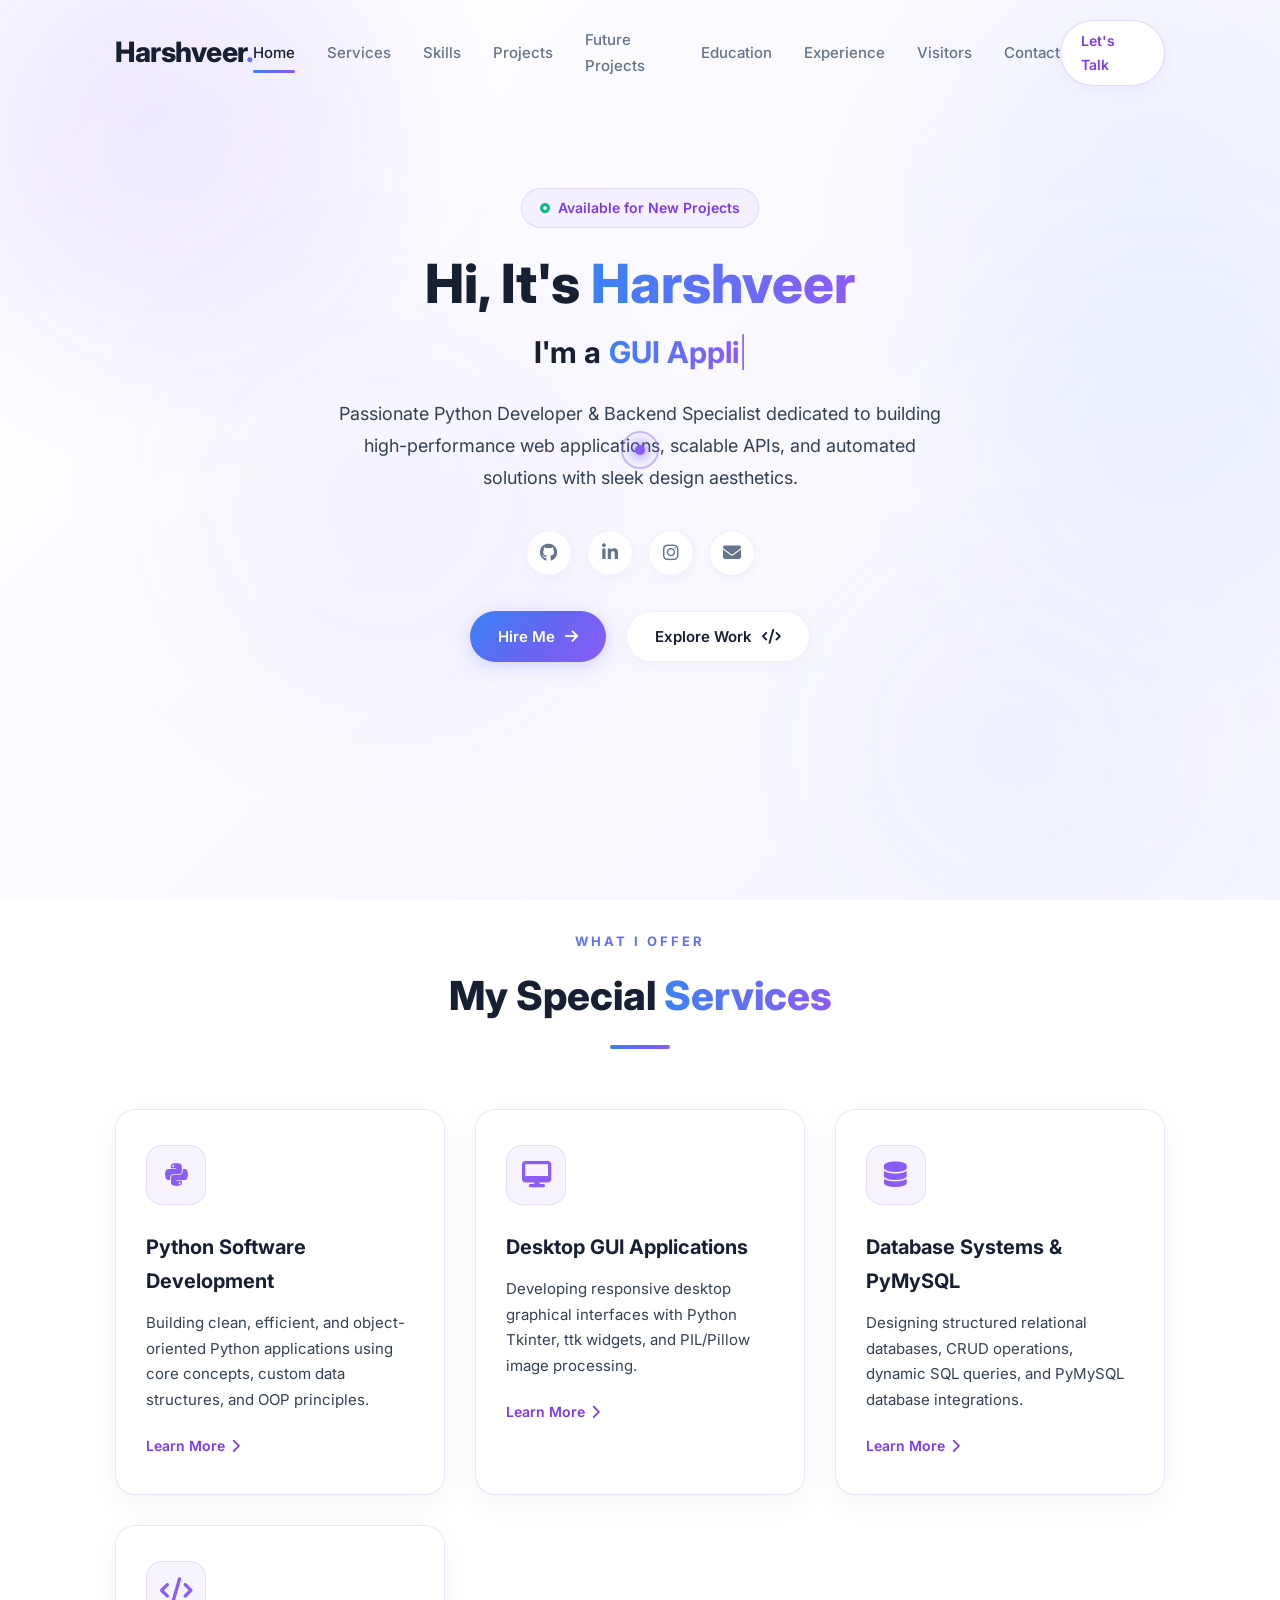
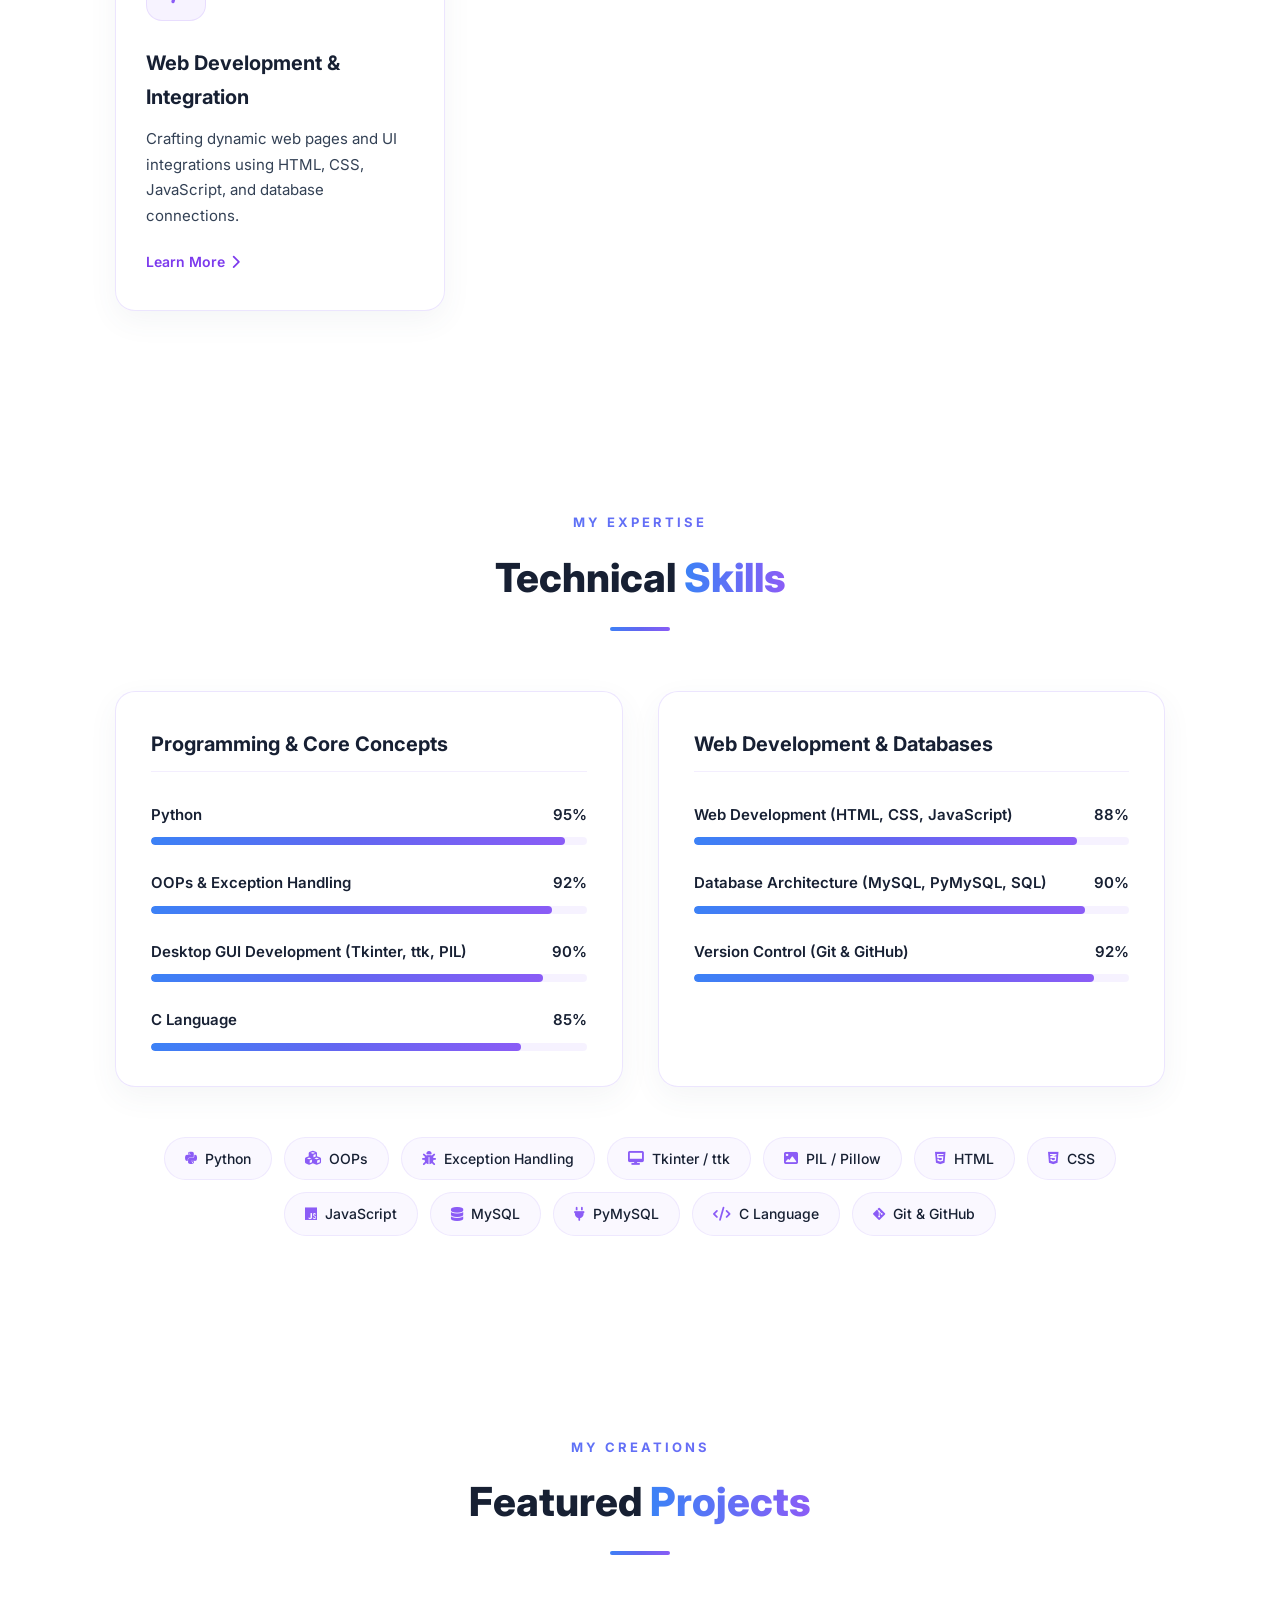
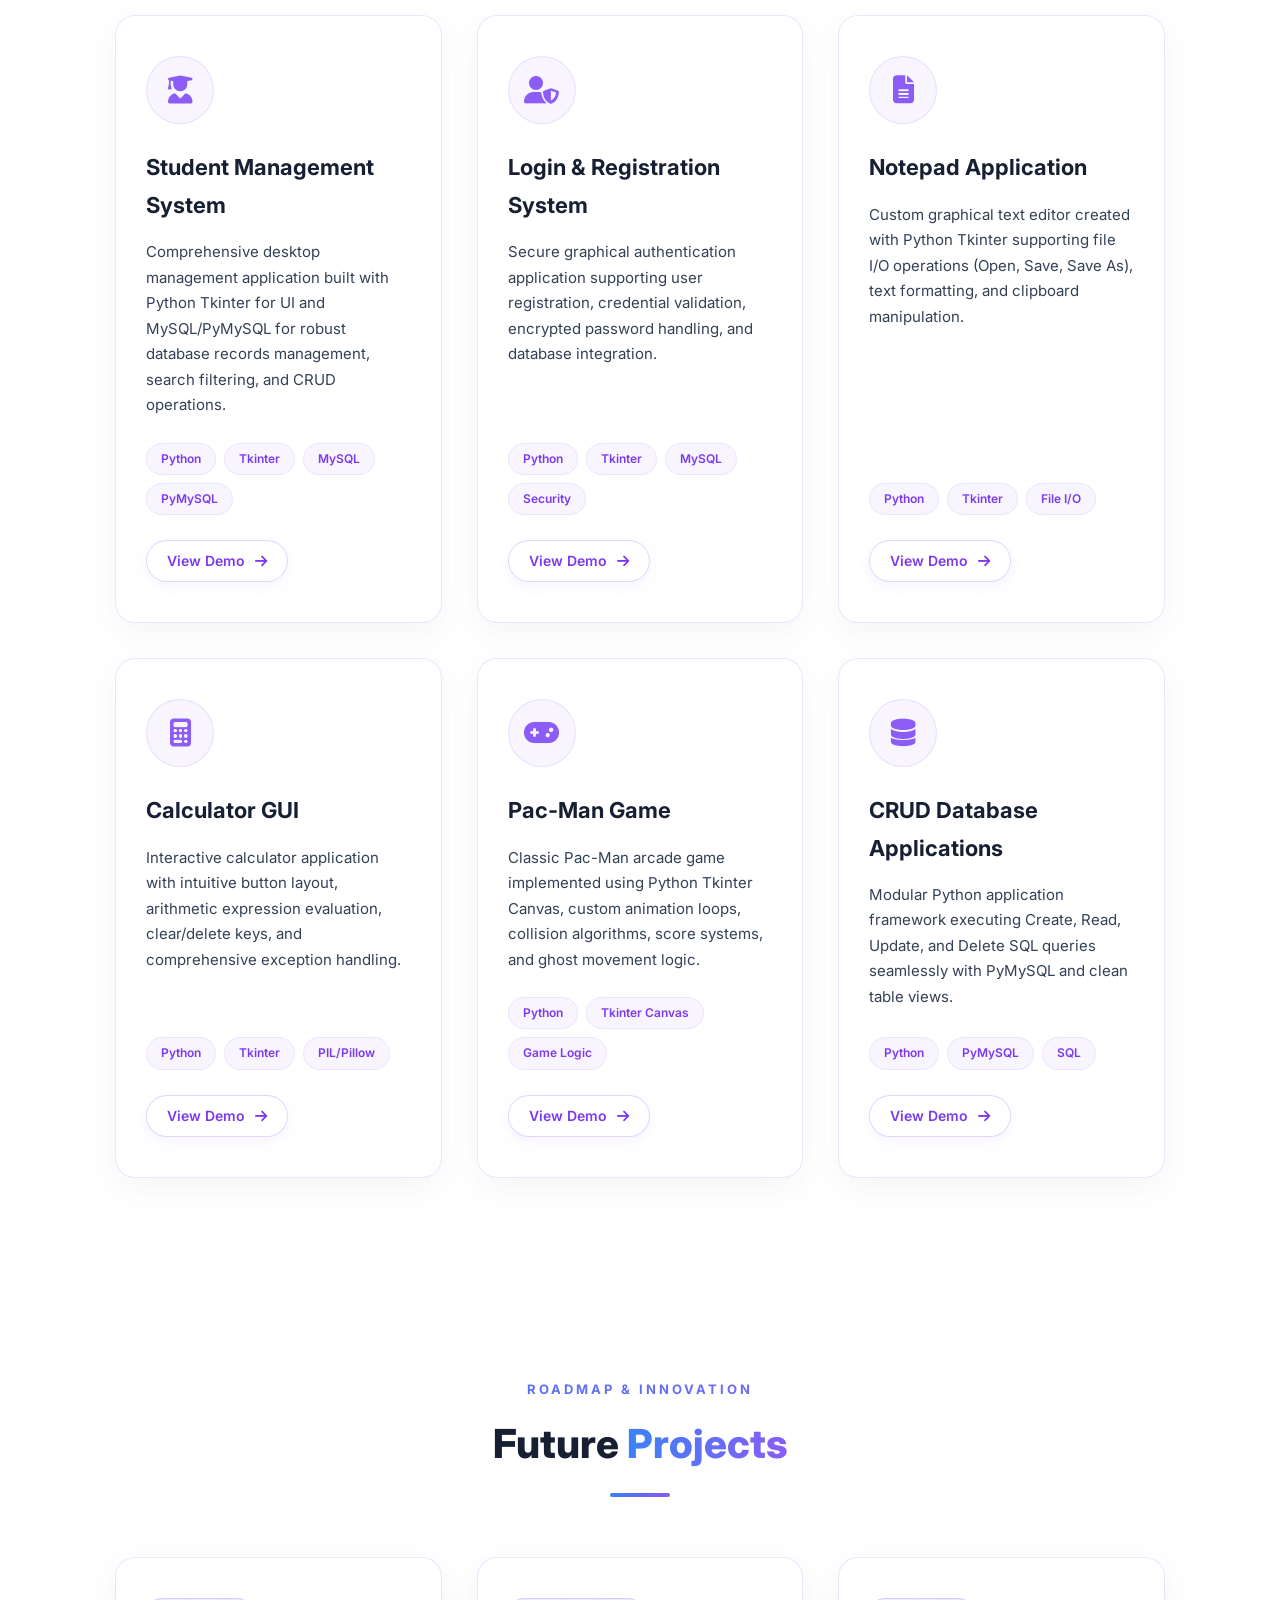
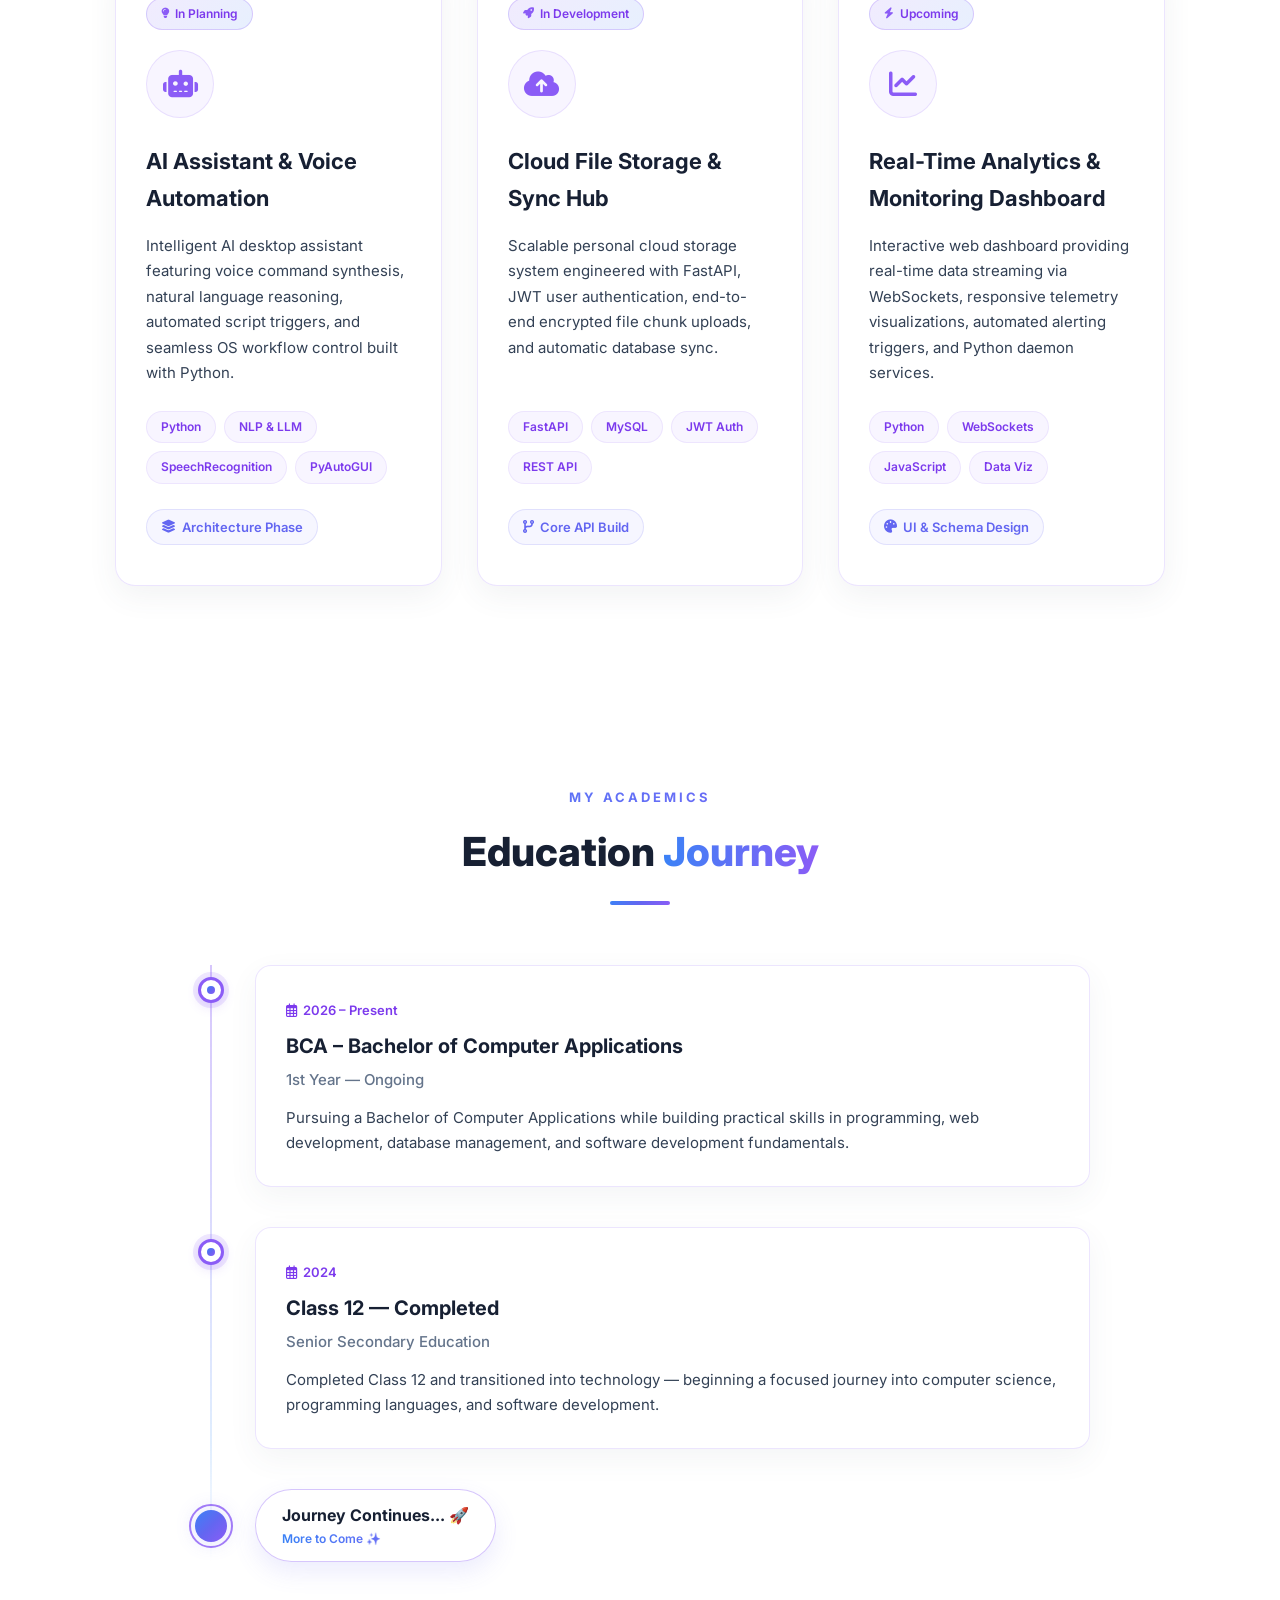
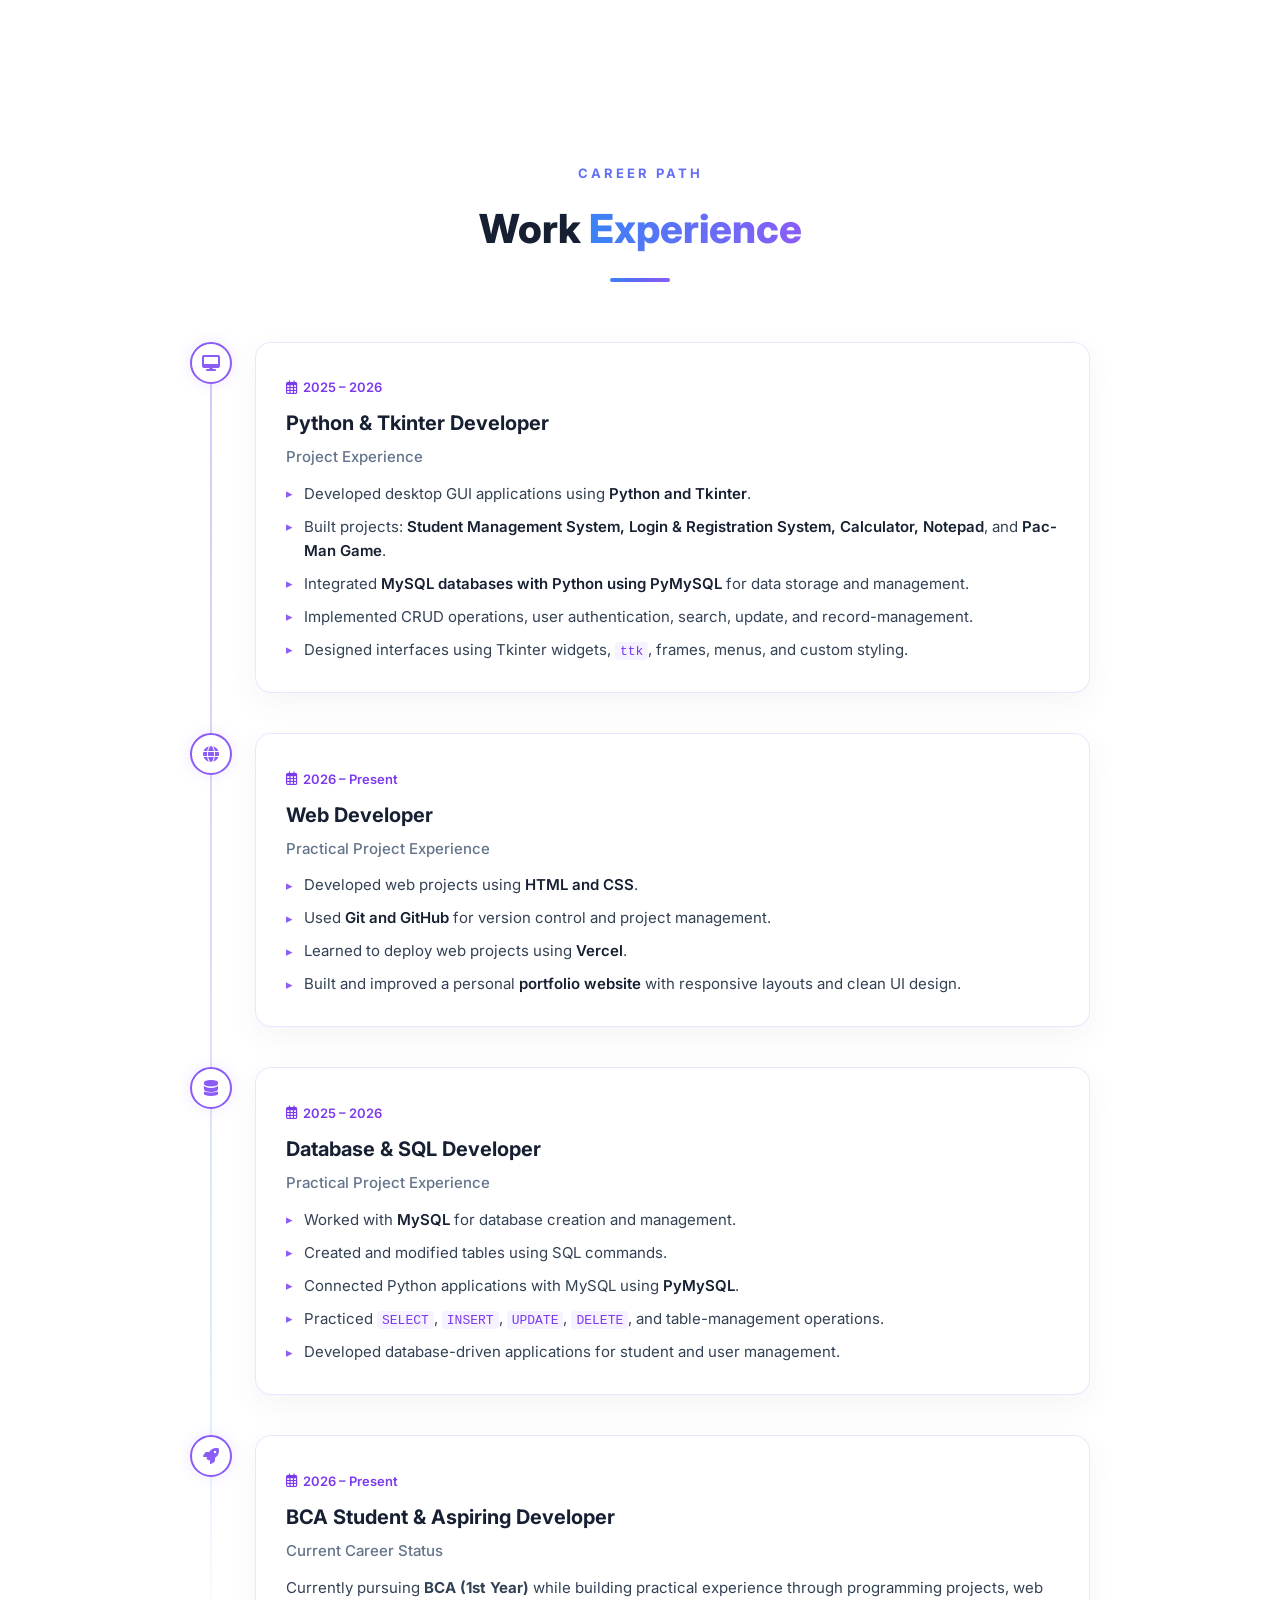
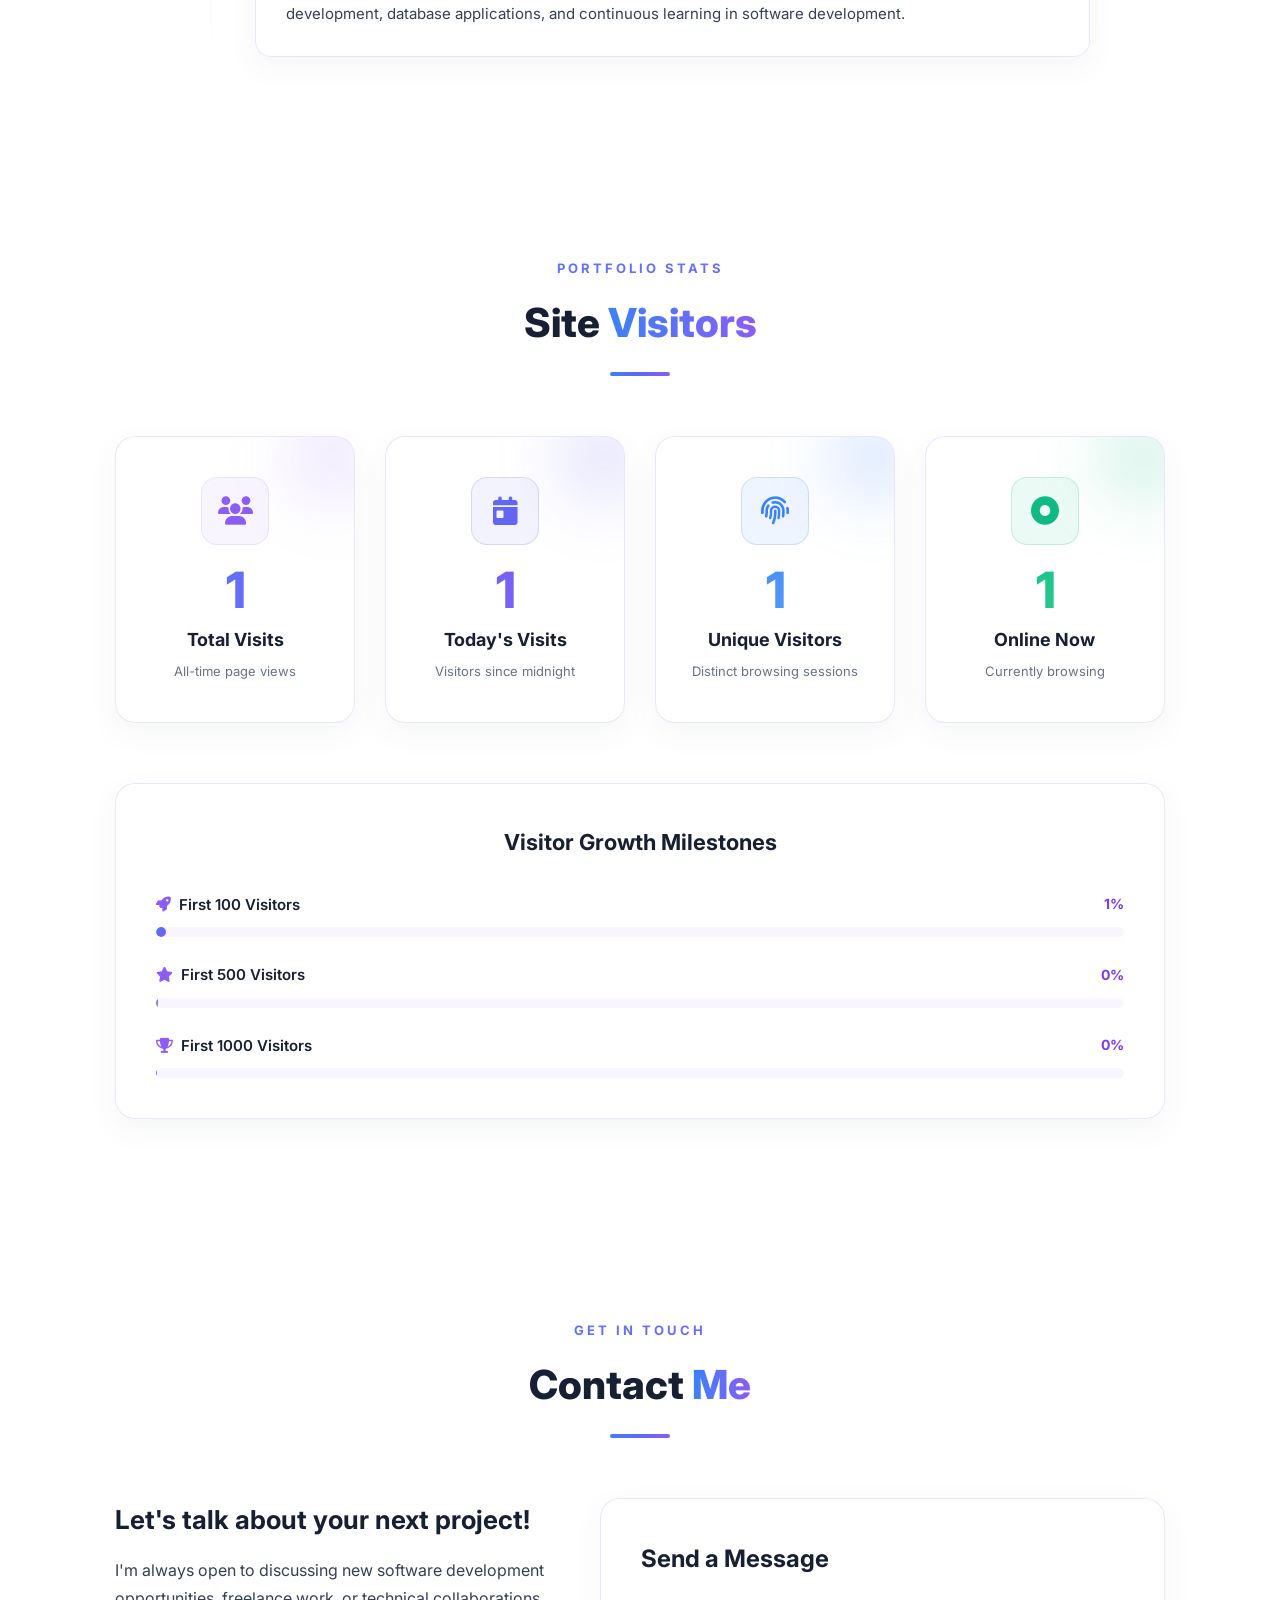
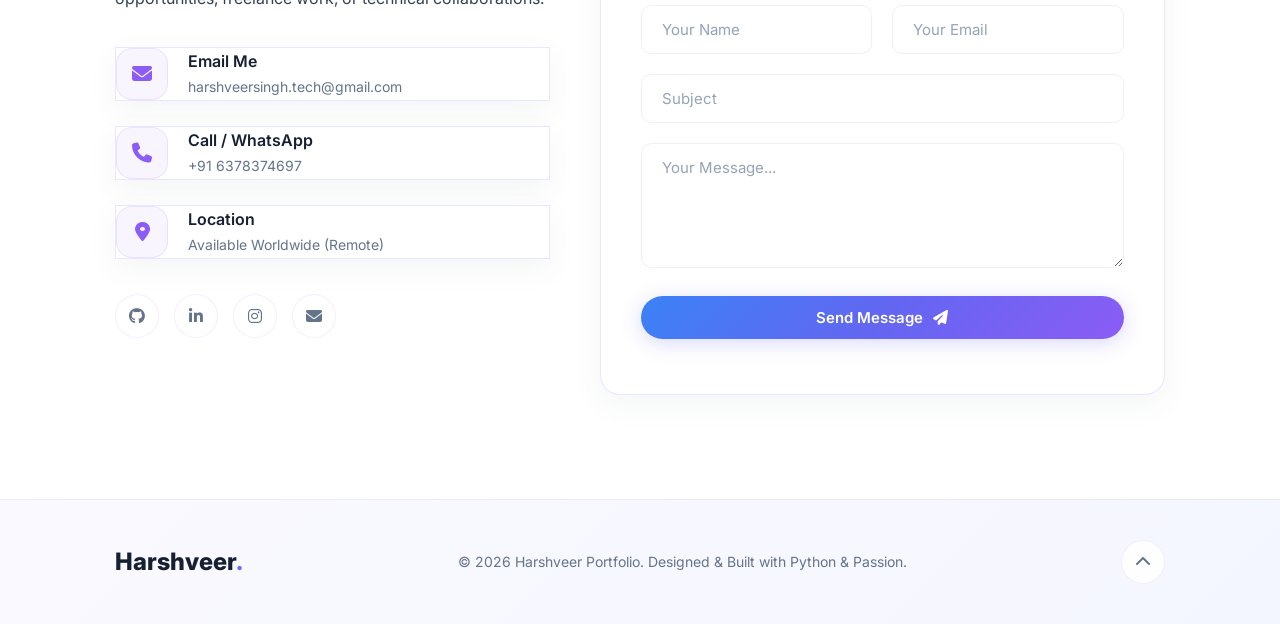
==== commit c1188679: "Update Portfolio" ====
--- a/index.html
+++ b/index.html
@@ -42,6 +42,7 @@
             <a href="#services" class="nav-link">Services</a>
             <a href="#skills" class="nav-link">Skills</a>
             <a href="#projects" class="nav-link">Projects</a>
+            <a href="#future-projects" class="nav-link">Future Projects</a>
             <a href="#education" class="nav-link">Education</a>
             <a href="#experience" class="nav-link">Experience</a>
             <a href="#visitors" class="nav-link">Visitors</a>
@@ -72,9 +73,8 @@
             <div class="social-icons" data-aos="zoom-in" data-aos-duration="700" data-aos-delay="400">
                 <a href="https://github.com/harshveer-dev" target="_blank" rel="noopener noreferrer" aria-label="Github"><i class="fab fa-github"></i></a>
                 <a href="https://www.linkedin.com/in/harsh-veer-73a053422/" target="_blank" rel="noopener noreferrer" aria-label="LinkedIn"><i class="fab fa-linkedin-in"></i></a>
-                <a href="#" aria-label="X (Twitter)"><i class="fab fa-x-twitter"></i></a>
-                <a href="#" aria-label="Facebook"><i class="fab fa-facebook-f"></i></a>
-                <a href="#" aria-label="Instagram"><i class="fab fa-instagram"></i></a>
+                <a href="https://www.instagram.com/tf.veerrrr?igsi=MXBjYTR1OHFxanZmaA==" target="_blank" rel="noopener noreferrer" aria-label="Instagram Profile"><i class="fab fa-instagram"></i></a>
+                <a href="mailto:harshveersingh.tech@gmail.com" aria-label="Send Email"><i class="fas fa-envelope"></i></a>
             </div>
 
             <div class="cta-group" data-aos="fade-up" data-aos-duration="800" data-aos-delay="500">
@@ -100,6 +100,7 @@
 
         <div class="services-container">
             <div class="service-card" data-aos="fade-up" data-aos-delay="100">
+                <div class="glass-glow-overlay"></div>
                 <div class="icon-box">
                     <i class="fab fa-python"></i>
                 </div>
@@ -109,6 +110,7 @@
             </div>
 
             <div class="service-card" data-aos="fade-up" data-aos-delay="200">
+                <div class="glass-glow-overlay"></div>
                 <div class="icon-box">
                     <i class="fas fa-desktop"></i>
                 </div>
@@ -118,6 +120,7 @@
             </div>
 
             <div class="service-card" data-aos="fade-up" data-aos-delay="300">
+                <div class="glass-glow-overlay"></div>
                 <div class="icon-box">
                     <i class="fas fa-database"></i>
                 </div>
@@ -127,6 +130,7 @@
             </div>
 
             <div class="service-card" data-aos="fade-up" data-aos-delay="400">
+                <div class="glass-glow-overlay"></div>
                 <div class="icon-box">
                     <i class="fas fa-code"></i>
                 </div>
@@ -251,6 +255,7 @@
 
         <div class="projects-container">
             <div class="project-card" data-aos="fade-up" data-aos-delay="100">
+                <div class="glass-glow-overlay"></div>
                 <div class="project-icon">
                     <i class="fas fa-user-graduate"></i>
                 </div>
@@ -269,6 +274,7 @@
             </div>
 
             <div class="project-card" data-aos="fade-up" data-aos-delay="200">
+                <div class="glass-glow-overlay"></div>
                 <div class="project-icon">
                     <i class="fas fa-user-shield"></i>
                 </div>
@@ -287,6 +293,7 @@
             </div>
 
             <div class="project-card" data-aos="fade-up" data-aos-delay="300">
+                <div class="glass-glow-overlay"></div>
                 <div class="project-icon">
                     <i class="fas fa-file-lines"></i>
                 </div>
@@ -304,6 +311,7 @@
             </div>
 
             <div class="project-card" data-aos="fade-up" data-aos-delay="400">
+                <div class="glass-glow-overlay"></div>
                 <div class="project-icon">
                     <i class="fas fa-calculator"></i>
                 </div>
@@ -321,6 +329,7 @@
             </div>
 
             <div class="project-card" data-aos="fade-up" data-aos-delay="500">
+                <div class="glass-glow-overlay"></div>
                 <div class="project-icon">
                     <i class="fas fa-gamepad"></i>
                 </div>
@@ -338,6 +347,7 @@
             </div>
 
             <div class="project-card" data-aos="fade-up" data-aos-delay="600">
+                <div class="glass-glow-overlay"></div>
                 <div class="project-icon">
                     <i class="fas fa-database"></i>
                 </div>
@@ -351,6 +361,74 @@
                 </div>
                 <div class="project-links">
                     <a href="#contact" class="btn btn-sm">View Demo <i class="fas fa-arrow-right"></i></a>
+                </div>
+            </div>
+        </div>
+    </section>
+
+    <!-- Future Projects Section (Glassmorphism & Interactive Effects) -->
+    <section class="future-projects" id="future-projects">
+        <div class="section-header" data-aos="fade-up">
+            <span class="sub-title">ROADMAP &amp; INNOVATION</span>
+            <h2>Future <span>Projects</span></h2>
+            <div class="title-underline"></div>
+        </div>
+
+        <div class="future-projects-container">
+            <div class="glass-project-card" data-aos="fade-up" data-aos-delay="100">
+                <div class="glass-glow-overlay"></div>
+                <div class="future-badge"><i class="fas fa-lightbulb"></i> In Planning</div>
+                <div class="project-icon">
+                    <i class="fas fa-robot"></i>
+                </div>
+                <h3>AI Assistant &amp; Voice Automation</h3>
+                <p>Intelligent AI desktop assistant featuring voice command synthesis, natural language reasoning, automated script triggers, and seamless OS workflow control built with Python.</p>
+                <div class="project-tags">
+                    <span>Python</span>
+                    <span>NLP &amp; LLM</span>
+                    <span>SpeechRecognition</span>
+                    <span>PyAutoGUI</span>
+                </div>
+                <div class="project-links">
+                    <span class="glass-link"><i class="fas fa-layer-group"></i> Architecture Phase</span>
+                </div>
+            </div>
+
+            <div class="glass-project-card" data-aos="fade-up" data-aos-delay="200">
+                <div class="glass-glow-overlay"></div>
+                <div class="future-badge"><i class="fas fa-rocket"></i> In Development</div>
+                <div class="project-icon">
+                    <i class="fas fa-cloud-arrow-up"></i>
+                </div>
+                <h3>Cloud File Storage &amp; Sync Hub</h3>
+                <p>Scalable personal cloud storage system engineered with FastAPI, JWT user authentication, end-to-end encrypted file chunk uploads, and automatic database sync.</p>
+                <div class="project-tags">
+                    <span>FastAPI</span>
+                    <span>MySQL</span>
+                    <span>JWT Auth</span>
+                    <span>REST API</span>
+                </div>
+                <div class="project-links">
+                    <span class="glass-link"><i class="fas fa-code-branch"></i> Core API Build</span>
+                </div>
+            </div>
+
+            <div class="glass-project-card" data-aos="fade-up" data-aos-delay="300">
+                <div class="glass-glow-overlay"></div>
+                <div class="future-badge"><i class="fas fa-bolt"></i> Upcoming</div>
+                <div class="project-icon">
+                    <i class="fas fa-chart-line"></i>
+                </div>
+                <h3>Real-Time Analytics &amp; Monitoring Dashboard</h3>
+                <p>Interactive web dashboard providing real-time data streaming via WebSockets, responsive telemetry visualizations, automated alerting triggers, and Python daemon services.</p>
+                <div class="project-tags">
+                    <span>Python</span>
+                    <span>WebSockets</span>
+                    <span>JavaScript</span>
+                    <span>Data Viz</span>
+                </div>
+                <div class="project-links">
+                    <span class="glass-link"><i class="fas fa-palette"></i> UI &amp; Schema Design</span>
                 </div>
             </div>
         </div>
@@ -364,9 +442,9 @@
             <div class="title-underline"></div>
         </div>
 
-        <div class="timeline">
+        <div class="timeline education-timeline">
             <div class="timeline-item" data-aos="fade-right" data-aos-delay="100">
-                <div class="timeline-dot"><i class="fas fa-graduation-cap"></i></div>
+                <div class="timeline-dot"></div>
                 <div class="timeline-content">
                     <span class="timeline-date"><i class="far fa-calendar-alt"></i> 2026 – Present</span>
                     <h3>BCA – Bachelor of Computer Applications</h3>
@@ -377,13 +455,25 @@
             </div>
 
             <div class="timeline-item" data-aos="fade-left" data-aos-delay="200">
-                <div class="timeline-dot"><i class="fas fa-school"></i></div>
+                <div class="timeline-dot"></div>
                 <div class="timeline-content">
                     <span class="timeline-date"><i class="far fa-calendar-alt"></i> 2024</span>
                     <h3>Class 12 — Completed</h3>
                     <h4>Senior Secondary Education</h4>
                     <p>Completed Class 12 and transitioned into technology — beginning a focused journey into
                         computer science, programming languages, and software development.</p>
+                </div>
+            </div>
+
+            <!-- Animated Timeline Ending Marker -->
+            <div class="timeline-end-marker" data-aos="zoom-in" data-aos-delay="300">
+                <div class="timeline-end-node">
+                    <span class="timeline-end-pulse"></span>
+                    <i class="fas fa-sparkles"></i>
+                </div>
+                <div class="timeline-end-pill">
+                    <span class="timeline-end-title">Journey Continues... 🚀</span>
+                    <span class="timeline-end-sub">More to Come ✨</span>
                 </div>
             </div>
         </div>
@@ -573,7 +663,7 @@
                     <div class="info-icon"><i class="fas fa-phone"></i></div>
                     <div>
                         <h4>Call / WhatsApp</h4>
-                        <p><a href="tel:+919602893382" style="color: inherit;">+91 9602893382</a></p>
+                        <p><a href="tel:+916378374697" style="color: inherit;">+91 6378374697</a></p>
                     </div>
                 </div>
 
@@ -588,8 +678,8 @@
                 <div class="contact-socials">
                     <a href="https://github.com/harshveer-dev" target="_blank" rel="noopener noreferrer" aria-label="Github"><i class="fab fa-github"></i></a>
                     <a href="https://www.linkedin.com/in/harsh-veer-73a053422/" target="_blank" rel="noopener noreferrer" aria-label="LinkedIn"><i class="fab fa-linkedin-in"></i></a>
-                    <a href="#" aria-label="Twitter"><i class="fab fa-x-twitter"></i></a>
-                    <a href="#" aria-label="Telegram"><i class="fab fa-telegram"></i></a>
+                    <a href="https://www.instagram.com/tf.veerrrr?igsi=MXBjYTR1OHFxanZmaA==" target="_blank" rel="noopener noreferrer" aria-label="Instagram Profile"><i class="fab fa-instagram"></i></a>
+                    <a href="mailto:harshveersingh.tech@gmail.com" aria-label="Send Email"><i class="fas fa-envelope"></i></a>
                 </div>
             </div>
 
--- a/style.css
+++ b/style.css
@@ -570,6 +570,84 @@
 }
 
 /* --------------------------------------------------------------------------
+   6.5 Universal Glassmorphism System & Cursor Specular Reflection
+   -------------------------------------------------------------------------- */
+.service-card,
+.skills-column,
+.project-card,
+.glass-project-card,
+.timeline-content,
+.visitor-card,
+.visitor-progress-section,
+.info-card,
+.contact-form {
+    position: relative;
+    background: rgba(255, 255, 255, 0.78) !important;
+    backdrop-filter: blur(16px);
+    -webkit-backdrop-filter: blur(16px);
+    border: 1px solid rgba(139, 92, 246, 0.16) !important;
+    box-shadow: 0 10px 30px rgba(71, 85, 105, 0.06),
+                inset 0 1px 0 rgba(255, 255, 255, 0.95);
+    overflow: hidden;
+    transition: transform 0.4s cubic-bezier(0.16, 1, 0.3, 1),
+                box-shadow 0.4s cubic-bezier(0.16, 1, 0.3, 1),
+                border-color 0.4s ease,
+                background 0.4s ease;
+}
+
+
+.service-card > *,
+.skills-column > *,
+.project-card > *,
+.glass-project-card > *,
+.timeline-content > *,
+.visitor-card > *,
+.visitor-progress-section > *,
+.info-card > *,
+.contact-form > * {
+    position: relative;
+    z-index: 2;
+}
+
+/* Timeline, visitor, contact sections subtle hover lift */
+.timeline-content:hover,
+.visitor-card:hover,
+.visitor-progress-section:hover,
+.info-card:hover,
+.contact-form:hover {
+    background: rgba(255, 255, 255, 0.92) !important;
+    border-color: rgba(139, 92, 246, 0.38) !important;
+    box-shadow: 0 20px 45px rgba(99, 102, 241, 0.16),
+                inset 0 1px 0 rgba(255, 255, 255, 1);
+    transform: translateY(-4px);
+}
+
+/* Chosen Card Selection State with Glowing and Shadow Effects */
+.service-card,
+.project-card,
+.glass-project-card {
+    cursor: pointer;
+}
+
+.service-card.chosen,
+.project-card.chosen,
+.glass-project-card.chosen {
+    background: rgba(255, 255, 255, 0.98) !important;
+    border-color: rgba(99, 102, 241, 0.6) !important;
+    transform: translateY(-10px) scale(1.025) !important;
+    box-shadow: 0 25px 60px rgba(99, 102, 241, 0.28),
+                0 0 35px rgba(139, 92, 246, 0.22),
+                inset 0 1px 0 rgba(255, 255, 255, 1) !important;
+    outline: none;
+}
+
+.service-card.chosen::before,
+.project-card.chosen::before,
+.glass-project-card.chosen::before {
+    opacity: 1 !important;
+}
+
+/* --------------------------------------------------------------------------
    7. Services Section
    -------------------------------------------------------------------------- */
 .services-container {
@@ -579,15 +657,8 @@
 }
 
 .service-card {
-    background: var(--bg-card);
-    border: 1px solid var(--border-color);
     padding: 3.5rem 3rem;
     border-radius: var(--radius-lg);
-    transition: var(--transition-smooth);
-    position: relative;
-    overflow: hidden;
-    box-shadow: var(--shadow-card);
-    backdrop-filter: blur(10px);
 }
 
 .service-card::before {
@@ -600,14 +671,9 @@
     background: var(--accent-gradient);
     opacity: 0;
     transition: var(--transition-fast);
-}
-
-.service-card:hover {
-    background: var(--bg-card-hover);
-    border-color: var(--border-accent);
-    transform: translateY(-6px);
-    box-shadow: var(--shadow-card-hover);
-}
+    z-index: 3;
+}
+
 
 .service-card:hover::before {
     opacity: 1;
@@ -846,6 +912,141 @@
 }
 
 /* --------------------------------------------------------------------------
+   9.1 Future Projects Section (Glassmorphism Effect)
+   -------------------------------------------------------------------------- */
+.future-projects {
+    position: relative;
+}
+
+.future-projects-container {
+    display: grid;
+    grid-template-columns: repeat(auto-fit, minmax(min(100%, 320px), 1fr));
+    gap: 3.5rem;
+}
+
+.glass-project-card {
+    position: relative;
+    background: rgba(255, 255, 255, 0.72);
+    backdrop-filter: blur(16px);
+    -webkit-backdrop-filter: blur(16px);
+    border: 1px solid rgba(139, 92, 246, 0.18);
+    border-radius: var(--radius-lg);
+    padding: 4rem 3rem;
+    display: flex;
+    flex-direction: column;
+    overflow: hidden;
+    transition: transform 0.4s cubic-bezier(0.16, 1, 0.3, 1),
+                box-shadow 0.4s cubic-bezier(0.16, 1, 0.3, 1),
+                border-color 0.4s ease,
+                background 0.4s ease;
+    box-shadow: 0 10px 30px rgba(71, 85, 105, 0.07),
+                inset 0 1px 0 rgba(255, 255, 255, 0.9);
+}
+
+/* Dynamic Cursor Specular Reflection */
+.glass-glow-overlay {
+    position: absolute;
+    inset: 0;
+    pointer-events: none;
+    border-radius: var(--radius-lg);
+    background: radial-gradient(
+        320px circle at var(--mouse-x, -999px) var(--mouse-y, -999px),
+        rgba(139, 92, 246, 0.18),
+        rgba(59, 130, 246, 0.08) 40%,
+        transparent 70%
+    );
+    opacity: 0;
+    transition: opacity 0.35s ease;
+    z-index: 1;
+}
+
+.glass-project-card.active-glow .glass-glow-overlay,
+.service-card.active-glow .glass-glow-overlay,
+.project-card.active-glow .glass-glow-overlay {
+    opacity: 1;
+}
+
+.glass-project-card:hover .glass-glow-overlay,
+.service-card:hover .glass-glow-overlay,
+.project-card:hover .glass-glow-overlay {
+    opacity: 1;
+}
+
+.service-card:hover,
+.project-card:hover,
+.glass-project-card:hover {
+    transform: translateY(-8px) scale(1.01);
+    background: rgba(255, 255, 255, 0.88) !important;
+    border-color: rgba(139, 92, 246, 0.38) !important;
+    box-shadow: 0 22px 48px rgba(99, 102, 241, 0.18),
+                0 0 25px rgba(139, 92, 246, 0.12),
+                inset 0 1px 0 rgba(255, 255, 255, 1) !important;
+}
+
+.future-badge {
+    align-self: flex-start;
+    padding: 0.5rem 1.4rem;
+    background: linear-gradient(135deg, rgba(139, 92, 246, 0.12), rgba(59, 130, 246, 0.12));
+    border: 1px solid rgba(139, 92, 246, 0.25);
+    border-radius: var(--radius-full);
+    font-size: 1.2rem;
+    font-weight: 600;
+    color: var(--accent-deep);
+    display: inline-flex;
+    align-items: center;
+    gap: 0.6rem;
+    margin-bottom: 2rem;
+    z-index: 2;
+}
+
+.future-badge i {
+    color: var(--accent-purple);
+    font-size: 1.1rem;
+}
+
+.glass-project-card .project-icon {
+    z-index: 2;
+}
+
+.glass-project-card h3 {
+    font-size: 2.2rem;
+    font-weight: 700;
+    color: var(--text-heading);
+    margin-bottom: 1.5rem;
+    z-index: 2;
+}
+
+.glass-project-card p {
+    font-size: 1.5rem;
+    color: var(--text-body);
+    margin-bottom: 2.5rem;
+    line-height: 1.7;
+    flex-grow: 1;
+    z-index: 2;
+}
+
+.glass-project-card .project-tags {
+    z-index: 2;
+}
+
+.glass-project-card .project-links {
+    z-index: 2;
+}
+
+.glass-link {
+    font-size: 1.3rem;
+    font-weight: 600;
+    color: var(--accent-indigo);
+    display: inline-flex;
+    align-items: center;
+    gap: 0.6rem;
+    padding: 0.6rem 1.4rem;
+    background: rgba(99, 102, 241, 0.06);
+    border: 1px solid rgba(99, 102, 241, 0.15);
+    border-radius: var(--radius-full);
+}
+
+/* --------------------------------------------------------------------------
    10. Education & Experience Timeline
    -------------------------------------------------------------------------- */
 .timeline {
@@ -861,7 +1062,7 @@
     left: 20px;
     height: 100%;
     width: 2px;
-    background: linear-gradient(180deg, rgba(139, 92, 246, 0.25), rgba(96, 165, 250, 0.1));
+    background: linear-gradient(180deg, rgba(139, 92, 246, 0.35), rgba(96, 165, 250, 0.2) 80%, transparent 100%);
 }
 
 .timeline-item {
@@ -890,6 +1091,125 @@
     font-size: 1.6rem;
     box-shadow: 0 0 15px rgba(139, 92, 246, 0.15);
     z-index: 2;
+}
+
+/* Education Timeline Node (Minimal & Clean) */
+.education-timeline .timeline-dot {
+    width: 26px;
+    height: 26px;
+    left: 8px;
+    top: 12px;
+    background: var(--bg-white);
+    border: 3px solid var(--accent-purple);
+    box-shadow: 0 0 0 5px rgba(139, 92, 246, 0.14), 0 4px 12px rgba(139, 92, 246, 0.2);
+}
+
+.education-timeline .timeline-dot::after {
+    content: '';
+    width: 8px;
+    height: 8px;
+    background: var(--accent-gradient);
+    border-radius: 50%;
+}
+
+/* Timeline Ending Tag / Marker */
+.timeline-end-marker {
+    position: relative;
+    padding-left: 65px;
+    margin-top: 3.5rem;
+    display: flex;
+    align-items: center;
+}
+
+.timeline-end-node {
+    position: absolute;
+    left: 5px;
+    top: 50%;
+    transform: translateY(-50%);
+    width: 32px;
+    height: 32px;
+    border-radius: 50%;
+    background: var(--accent-gradient);
+    color: #FFFFFF;
+    display: flex;
+    align-items: center;
+    justify-content: center;
+    font-size: 1.3rem;
+    box-shadow: 0 0 20px var(--accent-glow);
+    z-index: 2;
+}
+
+.timeline-end-pulse {
+    position: absolute;
+    inset: -6px;
+    border-radius: 50%;
+    border: 2px solid var(--accent-purple);
+    opacity: 0.8;
+    animation: timelinePulse 2.2s cubic-bezier(0.25, 0.8, 0.25, 1) infinite;
+    pointer-events: none;
+}
+
+@keyframes timelinePulse {
+    0% {
+        transform: scale(0.9);
+        opacity: 0.85;
+    }
+    50% {
+        transform: scale(1.4);
+        opacity: 0.25;
+    }
+    100% {
+        transform: scale(1.85);
+        opacity: 0;
+    }
+}
+
+.timeline-end-pill {
+    display: inline-flex;
+    flex-direction: column;
+    padding: 1.2rem 2.6rem;
+    background: rgba(255, 255, 255, 0.88);
+    border: 1.5px solid rgba(139, 92, 246, 0.35);
+    border-radius: var(--radius-full);
+    backdrop-filter: blur(14px);
+    -webkit-backdrop-filter: blur(14px);
+    box-shadow: 0 10px 25px rgba(99, 102, 241, 0.12),
+                inset 0 1px 0 rgba(255, 255, 255, 0.9);
+    animation: timelineFloat 4s ease-in-out infinite;
+    transition: var(--transition-smooth);
+}
+
+.timeline-end-pill:hover {
+    border-color: var(--accent-purple);
+    transform: translateY(-4px) scale(1.02);
+    box-shadow: 0 14px 30px rgba(99, 102, 241, 0.2);
+    background: #FFFFFF;
+}
+
+@keyframes timelineFloat {
+    0%, 100% {
+        transform: translateY(0);
+    }
+    50% {
+        transform: translateY(-6px);
+    }
+}
+
+.timeline-end-title {
+    font-size: 1.6rem;
+    font-weight: 700;
+    color: var(--text-heading);
+    display: flex;
+    align-items: center;
+    gap: 0.6rem;
+}
+
+.timeline-end-sub {
+    font-size: 1.2rem;
+    font-weight: 600;
+    background: var(--accent-gradient-h);
+    -webkit-background-clip: text;
+    -webkit-text-fill-color: transparent;
 }
 
 .timeline-content {
@@ -1414,9 +1734,11 @@
 body:has(.btn:hover) .cursor-ring,
 body:has(.service-card:hover) .cursor-ring,
 body:has(.project-card:hover) .cursor-ring,
+body:has(.glass-project-card:hover) .cursor-ring,
 body:has(.pill:hover) .cursor-ring,
 body:has(.visitor-card:hover) .cursor-ring,
-body:has(.timeline-content:hover) .cursor-ring {
+body:has(.timeline-content:hover) .cursor-ring,
+body:has(.timeline-end-pill:hover) .cursor-ring {
     width: 56px;
     height: 56px;
     border-color: rgba(139, 92, 246, 0.8);
@@ -1451,6 +1773,15 @@
 
     .blob {
         animation: none !important;
+    }
+
+    .timeline-end-pulse,
+    .timeline-end-pill {
+        animation: none !important;
+    }
+
+    .glass-project-card {
+        transform: none !important;
     }
 }
 
@@ -1554,6 +1885,10 @@
         grid-template-columns: 1fr;
     }
 
+    .future-projects-container {
+        grid-template-columns: 1fr;
+    }
+
     .visitors-grid {
         grid-template-columns: repeat(2, 1fr);
     }
@@ -1583,6 +1918,26 @@
         justify-content: center;
     }
 
+    .timeline-item {
+        padding-left: 50px;
+    }
+
+    .timeline-end-marker {
+        padding-left: 50px;
+    }
+
+    .timeline-end-pill {
+        padding: 1rem 1.8rem;
+    }
+
+    .timeline-end-title {
+        font-size: 1.4rem;
+    }
+
+    .timeline-end-sub {
+        font-size: 1.1rem;
+    }
+
     section {
         padding: 7rem 4% 4rem;
     }
